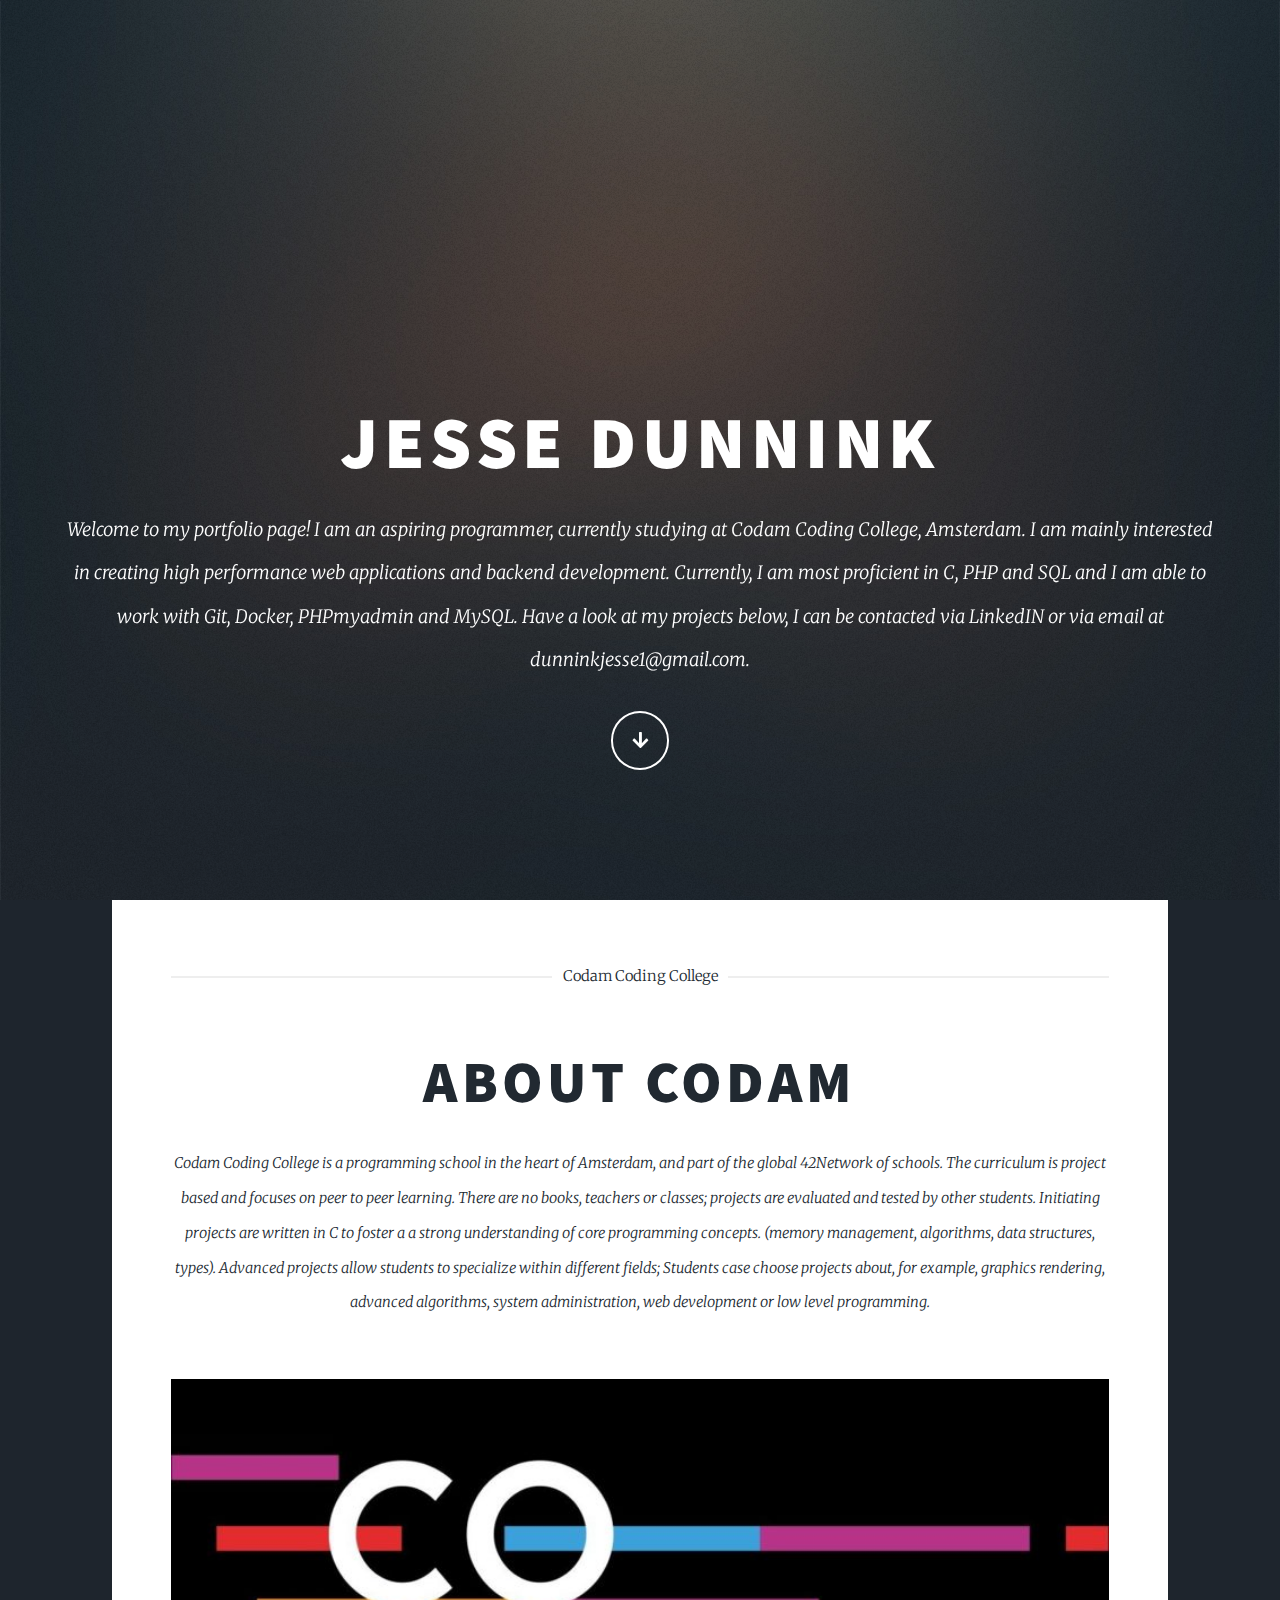
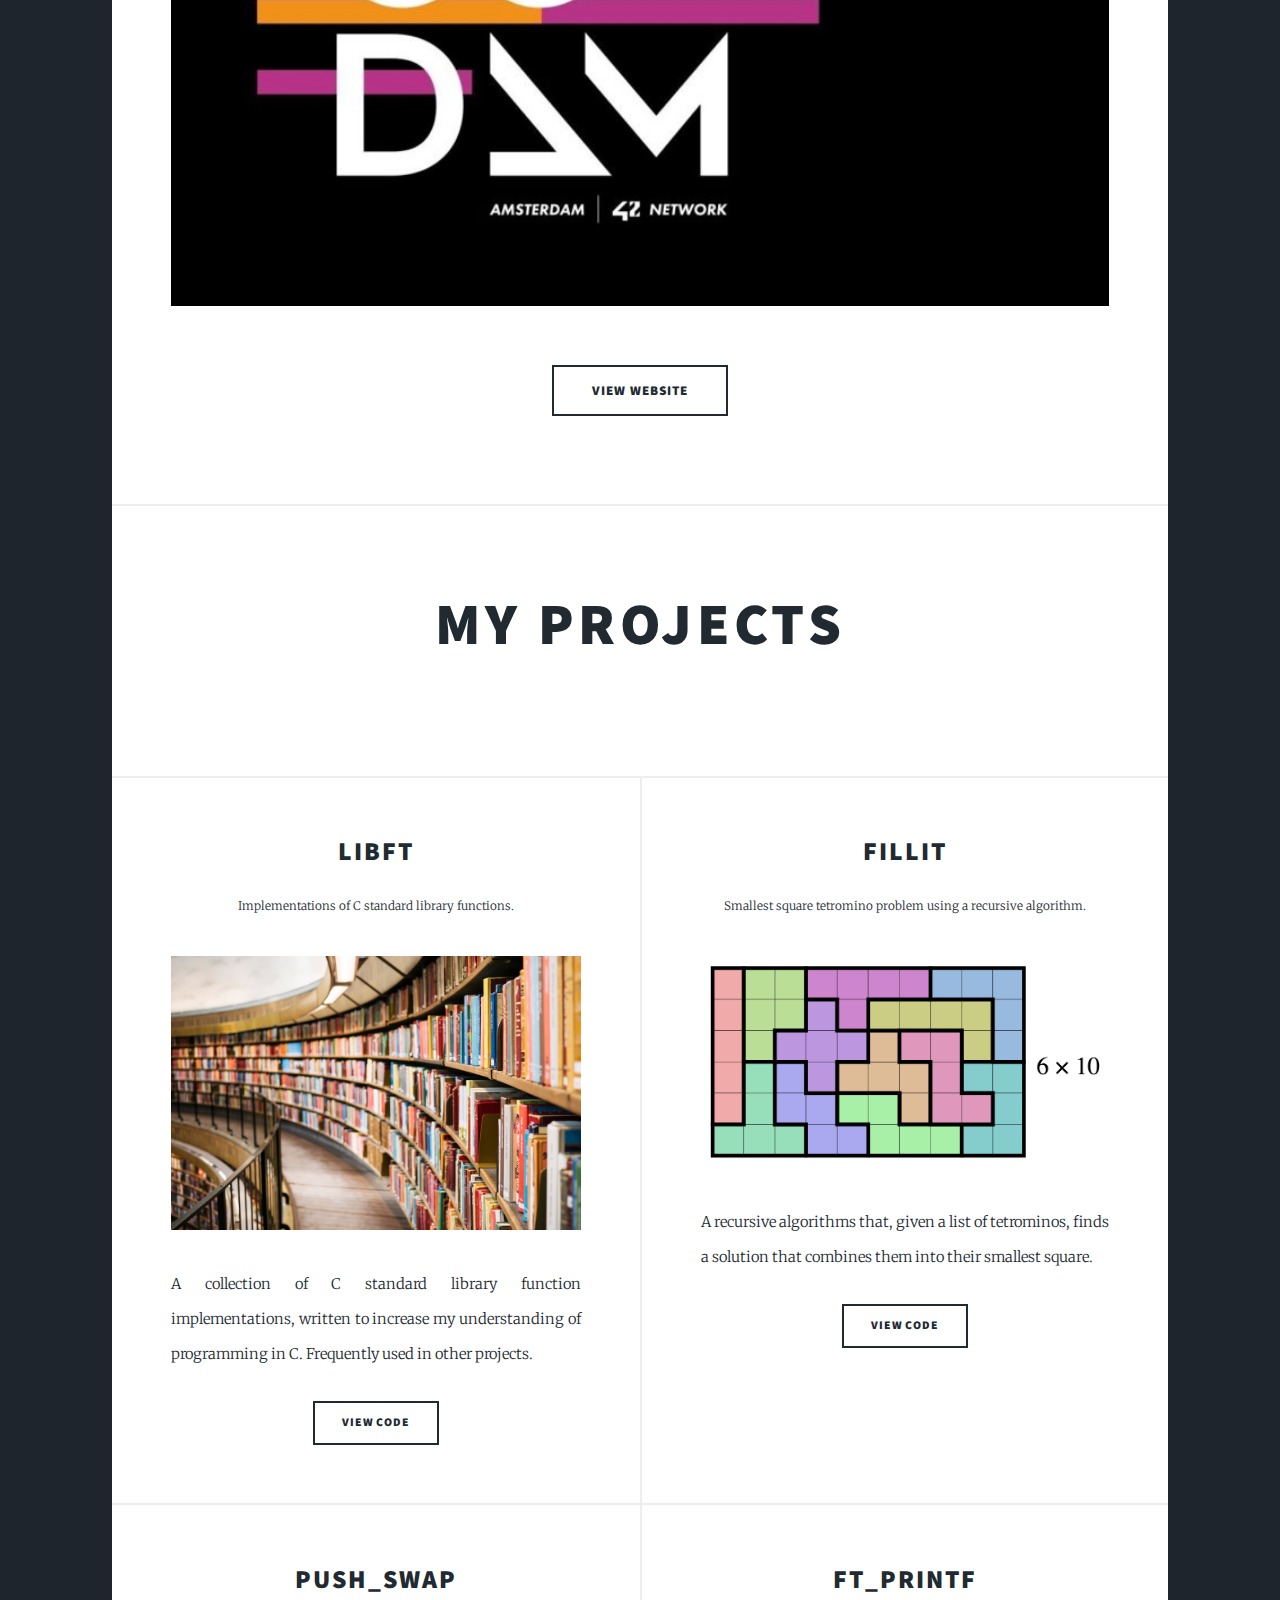
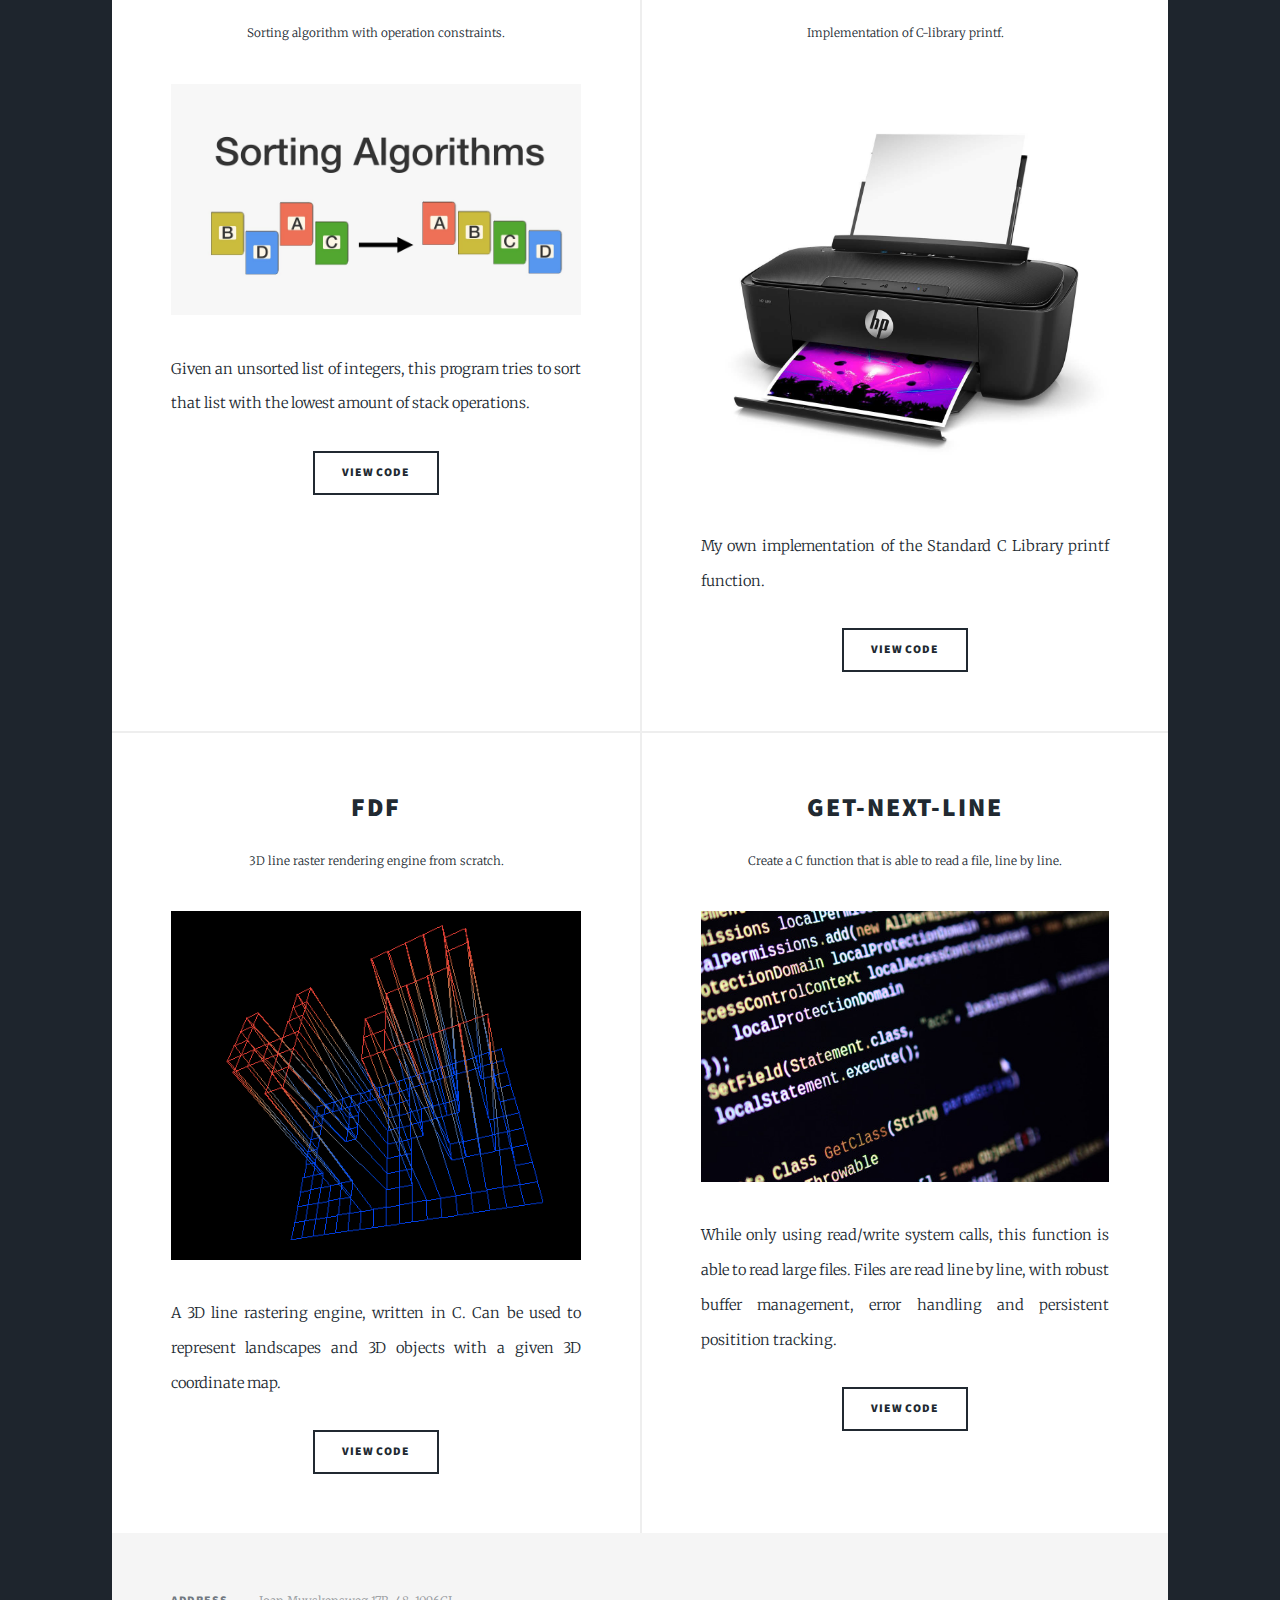
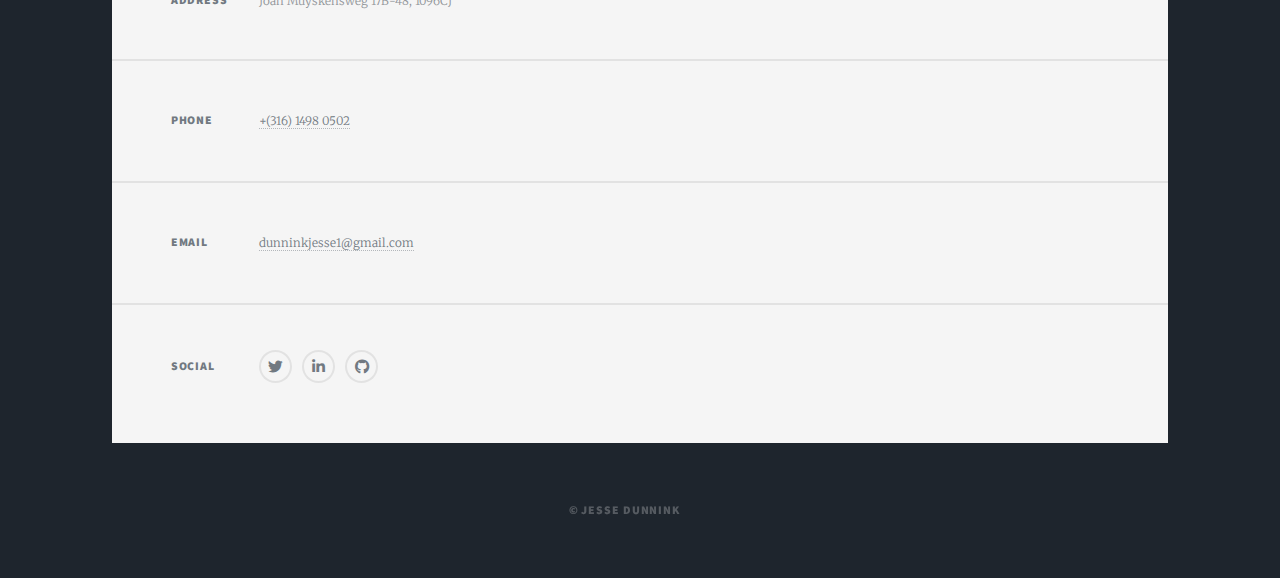
==== index.html @ a38184ff "removed nav panel" ====
<!DOCTYPE HTML>

<html>
	<head>
		<title>Portfolio jesse dunnink</title>
		<meta charset="utf-8" />
		<meta name="viewport" content="width=device-width, initial-scale=1, user-scalable=no" />
		<link rel="stylesheet" href="assets/css/main.css" />
		<noscript><link rel="stylesheet" href="assets/css/noscript.css" /></noscript>
	</head>
	<body class="is-preload">

		<!-- Wrapper -->
			<div id="wrapper" class="fade-in">

				<!-- Intro -->
					<div id="intro">
						<h1>Jesse Dunnink</h1>
						<p>Welcome to my portfolio page! I am an aspiring programmer, currently studying at Codam Coding College, Amsterdam.
							 I am mainly interested in creating high performance web applications and backend development. Currently, I am most proficient in C, PHP and SQL and I am able to work with Git, Docker, PHPmyadmin and MySQL.
							  Have a look at my projects below, I can be contacted via LinkedIN or via email at dunninkjesse1@gmail.com. </p>
						<ul class="actions">
							<li><a href="#header" class="button icon solid solo fa-arrow-down scrolly">Continue</a></li>
						</ul>
					</div>

				<!-- Header -->
					<header id="header">
						<a href="index.html" class="logo">Jesse Dunnink</a>
					</header>

				<!-- Nav
					<nav id="nav">
						<ul class="links">
							<li class="active"><a href="index.html">This is Massively</a></li>
							<li><a href="generic.html">Generic Page</a></li>
							<li><a href="elements.html">Elements Reference</a></li>
						</ul>
						<ul class="icons">
							<li><a href="#" class="icon brands fa-twitter"><span class="label">Twitter</span></a></li>
							<li><a href="#" class="icon brands fa-facebook-f"><span class="label">Facebook</span></a></li>
							<li><a href="#" class="icon brands fa-instagram"><span class="label">Instagram</span></a></li>
							<li><a href="#" class="icon brands fa-github"><span class="label">GitHub</span></a></li>
						</ul>
					</nav>

				-->
				<!-- Main -->
					<div id="main">

						<!-- Featured Post -->
							<article class="post featured">
								<header class="major">
									<span class="date">Codam Coding College</span>
									<h2><a href="https://www.codam.nl/">About Codam</a></h2>
									<p>

										Codam Coding College is a programming school in the heart of Amsterdam, and part of the global 42Network of schools.
										 The curriculum is project based and focuses on peer to peer learning. There are no books, teachers or classes; projects are evaluated and tested by other students.
										 Initiating projects are written in C to foster a a strong understanding of core programming concepts.
										  (memory management, algorithms, data structures, types). Advanced projects allow students to specialize within different fields;
										   Students case choose projects about, for example, graphics rendering, advanced algorithms, system administration, web development or low level programming.</p>
								</header>
								<a href="https://www.codam.nl/" class="image main"><img src="images/pic01.jpg" alt="" /></a>
								<ul class="actions special">
									<li><a href="https://www.codam.nl/" class="button large">View Website</a></li>
								</ul>
							</article>

							<article class="post featured">
									<header class="major">
										<h2>My projects</h2>
									</header>
							</article>

						<!-- Posts -->
							<section class="posts">
								<article>
									<header>
										<h2><a href="#"></a>Libft</h2>
										<span class="date">Implementations of C standard library functions.</span>
									</header>
									<a href="#" class="image fit"><img src="images/pic02.jpg" alt="" /></a>
									<p>A collection of C standard library function implementations, written to increase my understanding of programming in C. Frequently used in other projects.</p>
									<ul class="actions special">
										<li><a href="#" class="button">View code</a></li>
									</ul>
								</article>
								<article>
									<header>
										<h2><a href="#">Fillit</a></h2>
										<span class="date">Smallest square tetromino problem using a recursive algorithm.</span>
									</header>
									<a href="#" class="image fit"><img src="images/pic03.jpg" alt="" /></a>
									<p>A recursive algorithms that, given a list of tetrominos, finds a solution that combines them into their smallest square.</p>
									<ul class="actions special">
										<li><a href="#" class="button">View code</a></li>
									</ul>
								</article>
								<article>
									<header>
										<h2><a href="#">Push_swap</a></h2>
										<span class="date">Sorting algorithm with operation constraints.</span>
									</header>
									<a href="#" class="image fit"><img src="images/pic04.jpg" alt="" /></a>
									<p>Given an unsorted list of integers, this program tries to sort that list with the lowest amount of stack operations.</p>
									<ul class="actions special">
										<li><a href="#" class="button">View code</a></li>
									</ul>
								</article>
								<article>
									<header>
										<h2><a href="#">Ft_printf</a></h2>
										<span class="date">Implementation of C-library printf.</span>
									</header>
									<a href="#" class="image fit"><img src="images/pic05.jpg" alt="" /></a>
									<p>My own implementation of the Standard C Library printf function.</p>
									<ul class="actions special">
										<li><a href="#" class="button">View code</a></li>
									</ul>
								</article>
								<article>
									<header>
										<h2><a href="#">FDF</a></h2>
										<span class="date">3D line raster rendering engine from scratch.</span>
									</header>
									<a href="#" class="image fit"><img src="images/pic06.jpg" alt="" /></a>
									<p>A 3D line rastering engine, written in C. Can be used to represent landscapes and 3D objects with a given 3D coordinate map.</p>
									<ul class="actions special">
										<li><a href="#" class="button">View code</a></li>
									</ul>
								</article>
								<article>
									<header>
										<h2><a href="#">Get-next-line</a></h2>
										<span class="date">Create a C function that is able to read a file, line by line.</span>
									</header>
									<a href="#" class="image fit"><img src="images/pic07.jpg" alt="" /></a>
									<p>While only using read/write system calls, this function is able to read large files. Files are read line by line, with robust buffer management, error handling and persistent positition tracking.</p>
									<ul class="actions special">
										<li><a href="#" class="button">View code</a></li>
									</ul>
								</article>
							</section>

					</div>

				<!-- Footer -->
					<footer id="footer">
						<section class="split contact">
							<section class="alt">
								<h3>Address</h3>
								<p>Joan Muyskensweg 17B-48, 1096CJ</p>
							</section>
							<section>
								<h3>Phone</h3>
								<p><a href="#">+(316) 1498 0502</a></p>
							</section>
							<section>
								<h3>Email</h3>
								<p><a href="#">dunninkjesse1@gmail.com</a></p>
							</section>
							<section>
								<h3>Social</h3>
								<ul class="icons alt">
									<li><a href="https://twitter.com/dunnink_jesse" class="icon brands alt fa-twitter"><span class="label">Twitter</span></a></li>
									<li><a href="https://www.linkedin.com/in/jesse-dunnink/" class="icon brands alt fa-linkedin-in"><span class="label">Facebook</span></a></li>
									<li><a href="https://github.com/jdunnink" class="icon brands alt fa-github"><span class="label">GitHub</span></a></li>
								</ul>
							</section>
						</section>
					</footer>

				<!-- Copyright -->
					<div id="copyright">
						<ul><li>&copy; Jesse Dunnink</li><li></a></li></ul>
					</div>

			</div>

		<!-- Scripts -->
			<script src="assets/js/jquery.min.js"></script>
			<script src="assets/js/jquery.scrollex.min.js"></script>
			<script src="assets/js/jquery.scrolly.min.js"></script>
			<script src="assets/js/browser.min.js"></script>
			<script src="assets/js/breakpoints.min.js"></script>
		<!-- 	<script src="assets/js/util.js"></script> -->
			<script src="assets/js/main.js"></script>

	</body>
</html>
---- assets/css/main.css ----
@import url(fontawesome-all.min.css);
@import url("https://fonts.googleapis.com/css?family=Merriweather:300,700,300italic,700italic|Source+Sans+Pro:900");

/*
	Massively by HTML5 UP
	html5up.net | @ajlkn
	Free for personal and commercial use under the CCA 3.0 license (html5up.net/license)
*/

html, body, div, span, applet, object,
iframe, h1, h2, h3, h4, h5, h6, p, blockquote,
pre, a, abbr, acronym, address, big, cite,
code, del, dfn, em, img, ins, kbd, q, s, samp,
small, strike, strong, sub, sup, tt, var, b,
u, i, center, dl, dt, dd, ol, ul, li, fieldset,
form, label, legend, table, caption, tbody,
tfoot, thead, tr, th, td, article, aside,
canvas, details, embed, figure, figcaption,
footer, header, hgroup, menu, nav, output, ruby,
section, summary, time, mark, audio, video {
	margin: 0;
	padding: 0;
	border: 0;
	font-size: 100%;
	font: inherit;
	vertical-align: baseline;}

article, aside, details, figcaption, figure,
footer, header, hgroup, menu, nav, section {
	display: block;}

body {
	line-height: 1;
}

ol, ul {
	list-style: none;
}

blockquote, q {
	quotes: none;
}

	blockquote:before, blockquote:after, q:before, q:after {
		content: '';
		content: none;
	}

table {
	border-collapse: collapse;
	border-spacing: 0;
}

body {
	-webkit-text-size-adjust: none;
}

mark {
	background-color: transparent;
	color: inherit;
}

input::-moz-focus-inner {
	border: 0;
	padding: 0;
}

input, select, textarea {
	-moz-appearance: none;
	-webkit-appearance: none;
	-ms-appearance: none;
	appearance: none;
}

/* Basic */

	@-ms-viewport {
		width: device-width;
	}

	body {
		-ms-overflow-style: scrollbar;
	}

	@media screen and (max-width: 480px) {

		html, body {
			min-width: 320px;
		}

	}

	html {
		box-sizing: border-box;
	}

	*, *:before, *:after {
		box-sizing: inherit;
	}

	body {
		background-color: #1e252d;
	}

		body.is-preload *, body.is-preload *:before, body.is-preload *:after {
			-moz-animation: none !important;
			-webkit-animation: none !important;
			-ms-animation: none !important;
			animation: none !important;
			-moz-transition: none !important;
			-webkit-transition: none !important;
			-ms-transition: none !important;
			transition: none !important;
		}

/* Type */

	html {
		font-size: 16pt;
	}

		@media screen and (max-width: 1680px) {

			html {
				font-size: 12pt;
			}

		}

		@media screen and (max-width: 1280px) {

			html {
				font-size: 11pt;
			}

		}

		@media screen and (max-width: 360px) {

			html {
				font-size: 10pt;
			}

		}

	body {
		color: #212931;
	}

	body, input, select, textarea {
		font-family: "Merriweather", Georgia, serif;
		font-weight: 300;
		font-size: 1rem;
		line-height: 2.375;
	}

	a {
		-moz-transition: color 0.2s ease-in-out, background-color 0.2s ease-in-out, border-color 0.2s ease-in-out, box-shadow 0.2s ease-in-out;
		-webkit-transition: color 0.2s ease-in-out, background-color 0.2s ease-in-out, border-color 0.2s ease-in-out, box-shadow 0.2s ease-in-out;
		-ms-transition: color 0.2s ease-in-out, background-color 0.2s ease-in-out, border-color 0.2s ease-in-out, box-shadow 0.2s ease-in-out;
		transition: color 0.2s ease-in-out, background-color 0.2s ease-in-out, border-color 0.2s ease-in-out, box-shadow 0.2s ease-in-out;
		border-bottom: dotted 1px;
		text-decoration: none;
	}

		a:hover {
			border-bottom-color: transparent;
		}

	strong, b {
		font-weight: 600;
	}

	em, i {
		font-style: italic;
	}

	p {
		text-align: justify;
		margin: 0 0 2rem 0;
	}

	h1, h2, h3, h4, h5, h6 {
		font-family: "Source Sans Pro", Helvetica, sans-serif;
		font-weight: 900;
		line-height: 1.5;
		letter-spacing: 0.075em;
		text-transform: uppercase;
		margin: 0 0 1rem 0;
	}

		h1 a, h2 a, h3 a, h4 a, h5 a, h6 a {
			border-bottom: 0;
			color: inherit;
			text-decoration: none;
		}

	h1 {
		font-size: 4rem;
		line-height: 1.1;
		margin: 0 0 2rem 0;
	}

	h2 {
		font-size: 1.75rem;
		line-height: 1.3;
		margin: 0 0 1.5rem 0;
	}

	h3 {
		font-size: 1.25rem;
		margin: 0 0 1.5rem 0;
	}

	h4 {
		font-size: 1rem;
	}

	h5 {
		font-size: 0.9rem;
	}

	h6 {
		font-size: 0.8rem;
	}

	sub {
		font-size: 0.8rem;
		position: relative;
		top: 0.5rem;
	}

	sup {
		font-size: 0.8rem;
		position: relative;
		top: -0.5rem;
	}

	blockquote {
		border-left: solid 4px;
		font-style: italic;
		margin: 0 0 2rem 0;
		padding: 0.5rem 0 0.5rem 2rem;
	}

	code {
		border: solid 2px;
		font-family: "Courier New", monospace;
		font-size: 0.9rem;
		margin: 0 0.25rem;
		padding: 0.25rem 0.65rem;
	}

	pre {
		-webkit-overflow-scrolling: touch;
		font-family: "Courier New", monospace;
		font-size: 0.9rem;
		margin: 0 0 2rem 0;
	}

		pre code {
			display: block;
			line-height: 1.75;
			padding: 1rem 1.5rem;
			overflow-x: auto;
		}

	hr {
		border: 0;
		border-bottom: solid 2px;
		margin: 3rem 0;
	}

		hr.major {
			margin: 5rem 0;
		}

	.align-left {
		text-align: left;
	}

	.align-center {
		text-align: center;
	}

	.align-right {
		text-align: right;
	}

	input, select, textarea {
		color: #212931;
	}

	a {
		color: #212931;
		border-bottom-color: rgba(33, 41, 49, 0.5);
	}

		a:hover {
			border-bottom-color: transparent;
			color: #18bfef !important;
		}

	strong, b {
		color: #212931;
	}

	h1, h2, h3, h4, h5, h6 {
		color: #212931;
	}

	blockquote {
		border-left-color: #eeeeee;
	}

	code {
		background: rgba(220, 220, 220, 0.25);
		border-color: #eeeeee;
	}

	hr {
		border-bottom-color: #eeeeee;
	}

/* Row */

	.row {
		display: flex;
		flex-wrap: wrap;
		box-sizing: border-box;
		align-items: stretch;
	}

		.row > * {
			box-sizing: border-box;
		}

		.row.gtr-uniform > * > :last-child {
			margin-bottom: 0;
		}

		.row.aln-left {
			justify-content: flex-start;
		}

		.row.aln-center {
			justify-content: center;
		}

		.row.aln-right {
			justify-content: flex-end;
		}

		.row.aln-top {
			align-items: flex-start;
		}

		.row.aln-middle {
			align-items: center;
		}

		.row.aln-bottom {
			align-items: flex-end;
		}

		.row > .imp {
			order: -1;
		}

		.row > .col-1 {
			width: 8.33333%;
		}

		.row > .off-1 {
			margin-left: 8.33333%;
		}

		.row > .col-2 {
			width: 16.66667%;
		}

		.row > .off-2 {
			margin-left: 16.66667%;
		}

		.row > .col-3 {
			width: 25%;
		}

		.row > .off-3 {
			margin-left: 25%;
		}

		.row > .col-4 {
			width: 33.33333%;
		}

		.row > .off-4 {
			margin-left: 33.33333%;
		}

		.row > .col-5 {
			width: 41.66667%;
		}

		.row > .off-5 {
			margin-left: 41.66667%;
		}

		.row > .col-6 {
			width: 50%;
		}

		.row > .off-6 {
			margin-left: 50%;
		}

		.row > .col-7 {
			width: 58.33333%;
		}

		.row > .off-7 {
			margin-left: 58.33333%;
		}

		.row > .col-8 {
			width: 66.66667%;
		}

		.row > .off-8 {
			margin-left: 66.66667%;
		}

		.row > .col-9 {
			width: 75%;
		}

		.row > .off-9 {
			margin-left: 75%;
		}

		.row > .col-10 {
			width: 83.33333%;
		}

		.row > .off-10 {
			margin-left: 83.33333%;
		}

		.row > .col-11 {
			width: 91.66667%;
		}

		.row > .off-11 {
			margin-left: 91.66667%;
		}

		.row > .col-12 {
			width: 100%;
		}

		.row > .off-12 {
			margin-left: 100%;
		}

		.row.gtr-0 {
			margin-top: 0;
			margin-left: 0rem;
		}

			.row.gtr-0 > * {
				padding: 0 0 0 0rem;
			}

			.row.gtr-0.gtr-uniform {
				margin-top: 0rem;
			}

				.row.gtr-0.gtr-uniform > * {
					padding-top: 0rem;
				}

		.row.gtr-25 {
			margin-top: 0;
			margin-left: -0.375rem;
		}

			.row.gtr-25 > * {
				padding: 0 0 0 0.375rem;
			}

			.row.gtr-25.gtr-uniform {
				margin-top: -0.375rem;
			}

				.row.gtr-25.gtr-uniform > * {
					padding-top: 0.375rem;
				}

		.row.gtr-50 {
			margin-top: 0;
			margin-left: -0.75rem;
		}

			.row.gtr-50 > * {
				padding: 0 0 0 0.75rem;
			}

			.row.gtr-50.gtr-uniform {
				margin-top: -0.75rem;
			}

				.row.gtr-50.gtr-uniform > * {
					padding-top: 0.75rem;
				}

		.row {
			margin-top: 0;
			margin-left: -1.5rem;
		}

			.row > * {
				padding: 0 0 0 1.5rem;
			}

			.row.gtr-uniform {
				margin-top: -1.5rem;
			}

				.row.gtr-uniform > * {
					padding-top: 1.5rem;
				}

		.row.gtr-150 {
			margin-top: 0;
			margin-left: -2.25rem;
		}

			.row.gtr-150 > * {
				padding: 0 0 0 2.25rem;
			}

			.row.gtr-150.gtr-uniform {
				margin-top: -2.25rem;
			}

				.row.gtr-150.gtr-uniform > * {
					padding-top: 2.25rem;
				}

		.row.gtr-200 {
			margin-top: 0;
			margin-left: -3rem;
		}

			.row.gtr-200 > * {
				padding: 0 0 0 3rem;
			}

			.row.gtr-200.gtr-uniform {
				margin-top: -3rem;
			}

				.row.gtr-200.gtr-uniform > * {
					padding-top: 3rem;
				}

		@media screen and (max-width: 1680px) {

			.row {
				display: flex;
				flex-wrap: wrap;
				box-sizing: border-box;
				align-items: stretch;
			}

				.row > * {
					box-sizing: border-box;
				}

				.row.gtr-uniform > * > :last-child {
					margin-bottom: 0;
				}

				.row.aln-left {
					justify-content: flex-start;
				}

				.row.aln-center {
					justify-content: center;
				}

				.row.aln-right {
					justify-content: flex-end;
				}

				.row.aln-top {
					align-items: flex-start;
				}

				.row.aln-middle {
					align-items: center;
				}

				.row.aln-bottom {
					align-items: flex-end;
				}

				.row > .imp-xlarge {
					order: -1;
				}

				.row > .col-1-xlarge {
					width: 8.33333%;
				}

				.row > .off-1-xlarge {
					margin-left: 8.33333%;
				}

				.row > .col-2-xlarge {
					width: 16.66667%;
				}

				.row > .off-2-xlarge {
					margin-left: 16.66667%;
				}

				.row > .col-3-xlarge {
					width: 25%;
				}

				.row > .off-3-xlarge {
					margin-left: 25%;
				}

				.row > .col-4-xlarge {
					width: 33.33333%;
				}

				.row > .off-4-xlarge {
					margin-left: 33.33333%;
				}

				.row > .col-5-xlarge {
					width: 41.66667%;
				}

				.row > .off-5-xlarge {
					margin-left: 41.66667%;
				}

				.row > .col-6-xlarge {
					width: 50%;
				}

				.row > .off-6-xlarge {
					margin-left: 50%;
				}

				.row > .col-7-xlarge {
					width: 58.33333%;
				}

				.row > .off-7-xlarge {
					margin-left: 58.33333%;
				}

				.row > .col-8-xlarge {
					width: 66.66667%;
				}

				.row > .off-8-xlarge {
					margin-left: 66.66667%;
				}

				.row > .col-9-xlarge {
					width: 75%;
				}

				.row > .off-9-xlarge {
					margin-left: 75%;
				}

				.row > .col-10-xlarge {
					width: 83.33333%;
				}

				.row > .off-10-xlarge {
					margin-left: 83.33333%;
				}

				.row > .col-11-xlarge {
					width: 91.66667%;
				}

				.row > .off-11-xlarge {
					margin-left: 91.66667%;
				}

				.row > .col-12-xlarge {
					width: 100%;
				}

				.row > .off-12-xlarge {
					margin-left: 100%;
				}

				.row.gtr-0 {
					margin-top: 0;
					margin-left: 0rem;
				}

					.row.gtr-0 > * {
						padding: 0 0 0 0rem;
					}

					.row.gtr-0.gtr-uniform {
						margin-top: 0rem;
					}

						.row.gtr-0.gtr-uniform > * {
							padding-top: 0rem;
						}

				.row.gtr-25 {
					margin-top: 0;
					margin-left: -0.375rem;
				}

					.row.gtr-25 > * {
						padding: 0 0 0 0.375rem;
					}

					.row.gtr-25.gtr-uniform {
						margin-top: -0.375rem;
					}

						.row.gtr-25.gtr-uniform > * {
							padding-top: 0.375rem;
						}

				.row.gtr-50 {
					margin-top: 0;
					margin-left: -0.75rem;
				}

					.row.gtr-50 > * {
						padding: 0 0 0 0.75rem;
					}

					.row.gtr-50.gtr-uniform {
						margin-top: -0.75rem;
					}

						.row.gtr-50.gtr-uniform > * {
							padding-top: 0.75rem;
						}

				.row {
					margin-top: 0;
					margin-left: -1.5rem;
				}

					.row > * {
						padding: 0 0 0 1.5rem;
					}

					.row.gtr-uniform {
						margin-top: -1.5rem;
					}

						.row.gtr-uniform > * {
							padding-top: 1.5rem;
						}

				.row.gtr-150 {
					margin-top: 0;
					margin-left: -2.25rem;
				}

					.row.gtr-150 > * {
						padding: 0 0 0 2.25rem;
					}

					.row.gtr-150.gtr-uniform {
						margin-top: -2.25rem;
					}

						.row.gtr-150.gtr-uniform > * {
							padding-top: 2.25rem;
						}

				.row.gtr-200 {
					margin-top: 0;
					margin-left: -3rem;
				}

					.row.gtr-200 > * {
						padding: 0 0 0 3rem;
					}

					.row.gtr-200.gtr-uniform {
						margin-top: -3rem;
					}

						.row.gtr-200.gtr-uniform > * {
							padding-top: 3rem;
						}

		}

		@media screen and (max-width: 1280px) {

			.row {
				display: flex;
				flex-wrap: wrap;
				box-sizing: border-box;
				align-items: stretch;
			}

				.row > * {
					box-sizing: border-box;
				}

				.row.gtr-uniform > * > :last-child {
					margin-bottom: 0;
				}

				.row.aln-left {
					justify-content: flex-start;
				}

				.row.aln-center {
					justify-content: center;
				}

				.row.aln-right {
					justify-content: flex-end;
				}

				.row.aln-top {
					align-items: flex-start;
				}

				.row.aln-middle {
					align-items: center;
				}

				.row.aln-bottom {
					align-items: flex-end;
				}

				.row > .imp-large {
					order: -1;
				}

				.row > .col-1-large {
					width: 8.33333%;
				}

				.row > .off-1-large {
					margin-left: 8.33333%;
				}

				.row > .col-2-large {
					width: 16.66667%;
				}

				.row > .off-2-large {
					margin-left: 16.66667%;
				}

				.row > .col-3-large {
					width: 25%;
				}

				.row > .off-3-large {
					margin-left: 25%;
				}

				.row > .col-4-large {
					width: 33.33333%;
				}

				.row > .off-4-large {
					margin-left: 33.33333%;
				}

				.row > .col-5-large {
					width: 41.66667%;
				}

				.row > .off-5-large {
					margin-left: 41.66667%;
				}

				.row > .col-6-large {
					width: 50%;
				}

				.row > .off-6-large {
					margin-left: 50%;
				}

				.row > .col-7-large {
					width: 58.33333%;
				}

				.row > .off-7-large {
					margin-left: 58.33333%;
				}

				.row > .col-8-large {
					width: 66.66667%;
				}

				.row > .off-8-large {
					margin-left: 66.66667%;
				}

				.row > .col-9-large {
					width: 75%;
				}

				.row > .off-9-large {
					margin-left: 75%;
				}

				.row > .col-10-large {
					width: 83.33333%;
				}

				.row > .off-10-large {
					margin-left: 83.33333%;
				}

				.row > .col-11-large {
					width: 91.66667%;
				}

				.row > .off-11-large {
					margin-left: 91.66667%;
				}

				.row > .col-12-large {
					width: 100%;
				}

				.row > .off-12-large {
					margin-left: 100%;
				}

				.row.gtr-0 {
					margin-top: 0;
					margin-left: 0rem;
				}

					.row.gtr-0 > * {
						padding: 0 0 0 0rem;
					}

					.row.gtr-0.gtr-uniform {
						margin-top: 0rem;
					}

						.row.gtr-0.gtr-uniform > * {
							padding-top: 0rem;
						}

				.row.gtr-25 {
					margin-top: 0;
					margin-left: -0.375rem;
				}

					.row.gtr-25 > * {
						padding: 0 0 0 0.375rem;
					}

					.row.gtr-25.gtr-uniform {
						margin-top: -0.375rem;
					}

						.row.gtr-25.gtr-uniform > * {
							padding-top: 0.375rem;
						}

				.row.gtr-50 {
					margin-top: 0;
					margin-left: -0.75rem;
				}

					.row.gtr-50 > * {
						padding: 0 0 0 0.75rem;
					}

					.row.gtr-50.gtr-uniform {
						margin-top: -0.75rem;
					}

						.row.gtr-50.gtr-uniform > * {
							padding-top: 0.75rem;
						}

				.row {
					margin-top: 0;
					margin-left: -1.5rem;
				}

					.row > * {
						padding: 0 0 0 1.5rem;
					}

					.row.gtr-uniform {
						margin-top: -1.5rem;
					}

						.row.gtr-uniform > * {
							padding-top: 1.5rem;
						}

				.row.gtr-150 {
					margin-top: 0;
					margin-left: -2.25rem;
				}

					.row.gtr-150 > * {
						padding: 0 0 0 2.25rem;
					}

					.row.gtr-150.gtr-uniform {
						margin-top: -2.25rem;
					}

						.row.gtr-150.gtr-uniform > * {
							padding-top: 2.25rem;
						}

				.row.gtr-200 {
					margin-top: 0;
					margin-left: -3rem;
				}

					.row.gtr-200 > * {
						padding: 0 0 0 3rem;
					}

					.row.gtr-200.gtr-uniform {
						margin-top: -3rem;
					}

						.row.gtr-200.gtr-uniform > * {
							padding-top: 3rem;
						}

		}

		@media screen and (max-width: 980px) {

			.row {
				display: flex;
				flex-wrap: wrap;
				box-sizing: border-box;
				align-items: stretch;
			}

				.row > * {
					box-sizing: border-box;
				}

				.row.gtr-uniform > * > :last-child {
					margin-bottom: 0;
				}

				.row.aln-left {
					justify-content: flex-start;
				}

				.row.aln-center {
					justify-content: center;
				}

				.row.aln-right {
					justify-content: flex-end;
				}

				.row.aln-top {
					align-items: flex-start;
				}

				.row.aln-middle {
					align-items: center;
				}

				.row.aln-bottom {
					align-items: flex-end;
				}

				.row > .imp-medium {
					order: -1;
				}

				.row > .col-1-medium {
					width: 8.33333%;
				}

				.row > .off-1-medium {
					margin-left: 8.33333%;
				}

				.row > .col-2-medium {
					width: 16.66667%;
				}

				.row > .off-2-medium {
					margin-left: 16.66667%;
				}

				.row > .col-3-medium {
					width: 25%;
				}

				.row > .off-3-medium {
					margin-left: 25%;
				}

				.row > .col-4-medium {
					width: 33.33333%;
				}

				.row > .off-4-medium {
					margin-left: 33.33333%;
				}

				.row > .col-5-medium {
					width: 41.66667%;
				}

				.row > .off-5-medium {
					margin-left: 41.66667%;
				}

				.row > .col-6-medium {
					width: 50%;
				}

				.row > .off-6-medium {
					margin-left: 50%;
				}

				.row > .col-7-medium {
					width: 58.33333%;
				}

				.row > .off-7-medium {
					margin-left: 58.33333%;
				}

				.row > .col-8-medium {
					width: 66.66667%;
				}

				.row > .off-8-medium {
					margin-left: 66.66667%;
				}

				.row > .col-9-medium {
					width: 75%;
				}

				.row > .off-9-medium {
					margin-left: 75%;
				}

				.row > .col-10-medium {
					width: 83.33333%;
				}

				.row > .off-10-medium {
					margin-left: 83.33333%;
				}

				.row > .col-11-medium {
					width: 91.66667%;
				}

				.row > .off-11-medium {
					margin-left: 91.66667%;
				}

				.row > .col-12-medium {
					width: 100%;
				}

				.row > .off-12-medium {
					margin-left: 100%;
				}

				.row.gtr-0 {
					margin-top: 0;
					margin-left: 0rem;
				}

					.row.gtr-0 > * {
						padding: 0 0 0 0rem;
					}

					.row.gtr-0.gtr-uniform {
						margin-top: 0rem;
					}

						.row.gtr-0.gtr-uniform > * {
							padding-top: 0rem;
						}

				.row.gtr-25 {
					margin-top: 0;
					margin-left: -0.375rem;
				}

					.row.gtr-25 > * {
						padding: 0 0 0 0.375rem;
					}

					.row.gtr-25.gtr-uniform {
						margin-top: -0.375rem;
					}

						.row.gtr-25.gtr-uniform > * {
							padding-top: 0.375rem;
						}

				.row.gtr-50 {
					margin-top: 0;
					margin-left: -0.75rem;
				}

					.row.gtr-50 > * {
						padding: 0 0 0 0.75rem;
					}

					.row.gtr-50.gtr-uniform {
						margin-top: -0.75rem;
					}

						.row.gtr-50.gtr-uniform > * {
							padding-top: 0.75rem;
						}

				.row {
					margin-top: 0;
					margin-left: -1.5rem;
				}

					.row > * {
						padding: 0 0 0 1.5rem;
					}

					.row.gtr-uniform {
						margin-top: -1.5rem;
					}

						.row.gtr-uniform > * {
							padding-top: 1.5rem;
						}

				.row.gtr-150 {
					margin-top: 0;
					margin-left: -2.25rem;
				}

					.row.gtr-150 > * {
						padding: 0 0 0 2.25rem;
					}

					.row.gtr-150.gtr-uniform {
						margin-top: -2.25rem;
					}

						.row.gtr-150.gtr-uniform > * {
							padding-top: 2.25rem;
						}

				.row.gtr-200 {
					margin-top: 0;
					margin-left: -3rem;
				}

					.row.gtr-200 > * {
						padding: 0 0 0 3rem;
					}

					.row.gtr-200.gtr-uniform {
						margin-top: -3rem;
					}

						.row.gtr-200.gtr-uniform > * {
							padding-top: 3rem;
						}

		}

		@media screen and (max-width: 736px) {

			.row {
				display: flex;
				flex-wrap: wrap;
				box-sizing: border-box;
				align-items: stretch;
			}

				.row > * {
					box-sizing: border-box;
				}

				.row.gtr-uniform > * > :last-child {
					margin-bottom: 0;
				}

				.row.aln-left {
					justify-content: flex-start;
				}

				.row.aln-center {
					justify-content: center;
				}

				.row.aln-right {
					justify-content: flex-end;
				}

				.row.aln-top {
					align-items: flex-start;
				}

				.row.aln-middle {
					align-items: center;
				}

				.row.aln-bottom {
					align-items: flex-end;
				}

				.row > .imp-small {
					order: -1;
				}

				.row > .col-1-small {
					width: 8.33333%;
				}

				.row > .off-1-small {
					margin-left: 8.33333%;
				}

				.row > .col-2-small {
					width: 16.66667%;
				}

				.row > .off-2-small {
					margin-left: 16.66667%;
				}

				.row > .col-3-small {
					width: 25%;
				}

				.row > .off-3-small {
					margin-left: 25%;
				}

				.row > .col-4-small {
					width: 33.33333%;
				}

				.row > .off-4-small {
					margin-left: 33.33333%;
				}

				.row > .col-5-small {
					width: 41.66667%;
				}

				.row > .off-5-small {
					margin-left: 41.66667%;
				}

				.row > .col-6-small {
					width: 50%;
				}

				.row > .off-6-small {
					margin-left: 50%;
				}

				.row > .col-7-small {
					width: 58.33333%;
				}

				.row > .off-7-small {
					margin-left: 58.33333%;
				}

				.row > .col-8-small {
					width: 66.66667%;
				}

				.row > .off-8-small {
					margin-left: 66.66667%;
				}

				.row > .col-9-small {
					width: 75%;
				}

				.row > .off-9-small {
					margin-left: 75%;
				}

				.row > .col-10-small {
					width: 83.33333%;
				}

				.row > .off-10-small {
					margin-left: 83.33333%;
				}

				.row > .col-11-small {
					width: 91.66667%;
				}

				.row > .off-11-small {
					margin-left: 91.66667%;
				}

				.row > .col-12-small {
					width: 100%;
				}

				.row > .off-12-small {
					margin-left: 100%;
				}

				.row.gtr-0 {
					margin-top: 0;
					margin-left: 0rem;
				}

					.row.gtr-0 > * {
						padding: 0 0 0 0rem;
					}

					.row.gtr-0.gtr-uniform {
						margin-top: 0rem;
					}

						.row.gtr-0.gtr-uniform > * {
							padding-top: 0rem;
						}

				.row.gtr-25 {
					margin-top: 0;
					margin-left: -0.375rem;
				}

					.row.gtr-25 > * {
						padding: 0 0 0 0.375rem;
					}

					.row.gtr-25.gtr-uniform {
						margin-top: -0.375rem;
					}

						.row.gtr-25.gtr-uniform > * {
							padding-top: 0.375rem;
						}

				.row.gtr-50 {
					margin-top: 0;
					margin-left: -0.75rem;
				}

					.row.gtr-50 > * {
						padding: 0 0 0 0.75rem;
					}

					.row.gtr-50.gtr-uniform {
						margin-top: -0.75rem;
					}

						.row.gtr-50.gtr-uniform > * {
							padding-top: 0.75rem;
						}

				.row {
					margin-top: 0;
					margin-left: -1.5rem;
				}

					.row > * {
						padding: 0 0 0 1.5rem;
					}

					.row.gtr-uniform {
						margin-top: -1.5rem;
					}

						.row.gtr-uniform > * {
							padding-top: 1.5rem;
						}

				.row.gtr-150 {
					margin-top: 0;
					margin-left: -2.25rem;
				}

					.row.gtr-150 > * {
						padding: 0 0 0 2.25rem;
					}

					.row.gtr-150.gtr-uniform {
						margin-top: -2.25rem;
					}

						.row.gtr-150.gtr-uniform > * {
							padding-top: 2.25rem;
						}

				.row.gtr-200 {
					margin-top: 0;
					margin-left: -3rem;
				}

					.row.gtr-200 > * {
						padding: 0 0 0 3rem;
					}

					.row.gtr-200.gtr-uniform {
						margin-top: -3rem;
					}

						.row.gtr-200.gtr-uniform > * {
							padding-top: 3rem;
						}

		}

		@media screen and (max-width: 480px) {

			.row {
				display: flex;
				flex-wrap: wrap;
				box-sizing: border-box;
				align-items: stretch;
			}

				.row > * {
					box-sizing: border-box;
				}

				.row.gtr-uniform > * > :last-child {
					margin-bottom: 0;
				}

				.row.aln-left {
					justify-content: flex-start;
				}

				.row.aln-center {
					justify-content: center;
				}

				.row.aln-right {
					justify-content: flex-end;
				}

				.row.aln-top {
					align-items: flex-start;
				}

				.row.aln-middle {
					align-items: center;
				}

				.row.aln-bottom {
					align-items: flex-end;
				}

				.row > .imp-xsmall {
					order: -1;
				}

				.row > .col-1-xsmall {
					width: 8.33333%;
				}

				.row > .off-1-xsmall {
					margin-left: 8.33333%;
				}

				.row > .col-2-xsmall {
					width: 16.66667%;
				}

				.row > .off-2-xsmall {
					margin-left: 16.66667%;
				}

				.row > .col-3-xsmall {
					width: 25%;
				}

				.row > .off-3-xsmall {
					margin-left: 25%;
				}

				.row > .col-4-xsmall {
					width: 33.33333%;
				}

				.row > .off-4-xsmall {
					margin-left: 33.33333%;
				}

				.row > .col-5-xsmall {
					width: 41.66667%;
				}

				.row > .off-5-xsmall {
					margin-left: 41.66667%;
				}

				.row > .col-6-xsmall {
					width: 50%;
				}

				.row > .off-6-xsmall {
					margin-left: 50%;
				}

				.row > .col-7-xsmall {
					width: 58.33333%;
				}

				.row > .off-7-xsmall {
					margin-left: 58.33333%;
				}

				.row > .col-8-xsmall {
					width: 66.66667%;
				}

				.row > .off-8-xsmall {
					margin-left: 66.66667%;
				}

				.row > .col-9-xsmall {
					width: 75%;
				}

				.row > .off-9-xsmall {
					margin-left: 75%;
				}

				.row > .col-10-xsmall {
					width: 83.33333%;
				}

				.row > .off-10-xsmall {
					margin-left: 83.33333%;
				}

				.row > .col-11-xsmall {
					width: 91.66667%;
				}

				.row > .off-11-xsmall {
					margin-left: 91.66667%;
				}

				.row > .col-12-xsmall {
					width: 100%;
				}

				.row > .off-12-xsmall {
					margin-left: 100%;
				}

				.row.gtr-0 {
					margin-top: 0;
					margin-left: 0rem;
				}

					.row.gtr-0 > * {
						padding: 0 0 0 0rem;
					}

					.row.gtr-0.gtr-uniform {
						margin-top: 0rem;
					}

						.row.gtr-0.gtr-uniform > * {
							padding-top: 0rem;
						}

				.row.gtr-25 {
					margin-top: 0;
					margin-left: -0.375rem;
				}

					.row.gtr-25 > * {
						padding: 0 0 0 0.375rem;
					}

					.row.gtr-25.gtr-uniform {
						margin-top: -0.375rem;
					}

						.row.gtr-25.gtr-uniform > * {
							padding-top: 0.375rem;
						}

				.row.gtr-50 {
					margin-top: 0;
					margin-left: -0.75rem;
				}

					.row.gtr-50 > * {
						padding: 0 0 0 0.75rem;
					}

					.row.gtr-50.gtr-uniform {
						margin-top: -0.75rem;
					}

						.row.gtr-50.gtr-uniform > * {
							padding-top: 0.75rem;
						}

				.row {
					margin-top: 0;
					margin-left: -1.5rem;
				}

					.row > * {
						padding: 0 0 0 1.5rem;
					}

					.row.gtr-uniform {
						margin-top: -1.5rem;
					}

						.row.gtr-uniform > * {
							padding-top: 1.5rem;
						}

				.row.gtr-150 {
					margin-top: 0;
					margin-left: -2.25rem;
				}

					.row.gtr-150 > * {
						padding: 0 0 0 2.25rem;
					}

					.row.gtr-150.gtr-uniform {
						margin-top: -2.25rem;
					}

						.row.gtr-150.gtr-uniform > * {
							padding-top: 2.25rem;
						}

				.row.gtr-200 {
					margin-top: 0;
					margin-left: -3rem;
				}

					.row.gtr-200 > * {
						padding: 0 0 0 3rem;
					}

					.row.gtr-200.gtr-uniform {
						margin-top: -3rem;
					}

						.row.gtr-200.gtr-uniform > * {
							padding-top: 3rem;
						}

		}

		@media screen and (max-width: 360px) {

			.row {
				display: flex;
				flex-wrap: wrap;
				box-sizing: border-box;
				align-items: stretch;
			}

				.row > * {
					box-sizing: border-box;
				}

				.row.gtr-uniform > * > :last-child {
					margin-bottom: 0;
				}

				.row.aln-left {
					justify-content: flex-start;
				}

				.row.aln-center {
					justify-content: center;
				}

				.row.aln-right {
					justify-content: flex-end;
				}

				.row.aln-top {
					align-items: flex-start;
				}

				.row.aln-middle {
					align-items: center;
				}

				.row.aln-bottom {
					align-items: flex-end;
				}

				.row > .imp-xxsmall {
					order: -1;
				}

				.row > .col-1-xxsmall {
					width: 8.33333%;
				}

				.row > .off-1-xxsmall {
					margin-left: 8.33333%;
				}

				.row > .col-2-xxsmall {
					width: 16.66667%;
				}

				.row > .off-2-xxsmall {
					margin-left: 16.66667%;
				}

				.row > .col-3-xxsmall {
					width: 25%;
				}

				.row > .off-3-xxsmall {
					margin-left: 25%;
				}

				.row > .col-4-xxsmall {
					width: 33.33333%;
				}

				.row > .off-4-xxsmall {
					margin-left: 33.33333%;
				}

				.row > .col-5-xxsmall {
					width: 41.66667%;
				}

				.row > .off-5-xxsmall {
					margin-left: 41.66667%;
				}

				.row > .col-6-xxsmall {
					width: 50%;
				}

				.row > .off-6-xxsmall {
					margin-left: 50%;
				}

				.row > .col-7-xxsmall {
					width: 58.33333%;
				}

				.row > .off-7-xxsmall {
					margin-left: 58.33333%;
				}

				.row > .col-8-xxsmall {
					width: 66.66667%;
				}

				.row > .off-8-xxsmall {
					margin-left: 66.66667%;
				}

				.row > .col-9-xxsmall {
					width: 75%;
				}

				.row > .off-9-xxsmall {
					margin-left: 75%;
				}

				.row > .col-10-xxsmall {
					width: 83.33333%;
				}

				.row > .off-10-xxsmall {
					margin-left: 83.33333%;
				}

				.row > .col-11-xxsmall {
					width: 91.66667%;
				}

				.row > .off-11-xxsmall {
					margin-left: 91.66667%;
				}

				.row > .col-12-xxsmall {
					width: 100%;
				}

				.row > .off-12-xxsmall {
					margin-left: 100%;
				}

				.row.gtr-0 {
					margin-top: 0;
					margin-left: 0rem;
				}

					.row.gtr-0 > * {
						padding: 0 0 0 0rem;
					}

					.row.gtr-0.gtr-uniform {
						margin-top: 0rem;
					}

						.row.gtr-0.gtr-uniform > * {
							padding-top: 0rem;
						}

				.row.gtr-25 {
					margin-top: 0;
					margin-left: -0.375rem;
				}

					.row.gtr-25 > * {
						padding: 0 0 0 0.375rem;
					}

					.row.gtr-25.gtr-uniform {
						margin-top: -0.375rem;
					}

						.row.gtr-25.gtr-uniform > * {
							padding-top: 0.375rem;
						}

				.row.gtr-50 {
					margin-top: 0;
					margin-left: -0.75rem;
				}

					.row.gtr-50 > * {
						padding: 0 0 0 0.75rem;
					}

					.row.gtr-50.gtr-uniform {
						margin-top: -0.75rem;
					}

						.row.gtr-50.gtr-uniform > * {
							padding-top: 0.75rem;
						}

				.row {
					margin-top: 0;
					margin-left: -1.5rem;
				}

					.row > * {
						padding: 0 0 0 1.5rem;
					}

					.row.gtr-uniform {
						margin-top: -1.5rem;
					}

						.row.gtr-uniform > * {
							padding-top: 1.5rem;
						}

				.row.gtr-150 {
					margin-top: 0;
					margin-left: -2.25rem;
				}

					.row.gtr-150 > * {
						padding: 0 0 0 2.25rem;
					}

					.row.gtr-150.gtr-uniform {
						margin-top: -2.25rem;
					}

						.row.gtr-150.gtr-uniform > * {
							padding-top: 2.25rem;
						}

				.row.gtr-200 {
					margin-top: 0;
					margin-left: -3rem;
				}

					.row.gtr-200 > * {
						padding: 0 0 0 3rem;
					}

					.row.gtr-200.gtr-uniform {
						margin-top: -3rem;
					}

						.row.gtr-200.gtr-uniform > * {
							padding-top: 3rem;
						}

		}

/* Box */

	.box {
		border: solid 2px;
		margin-bottom: 2rem;
		padding: 1.5rem;
	}

		.box > :last-child,
		.box > :last-child > :last-child,
		.box > :last-child > :last-child > :last-child {
			margin-bottom: 0;
		}

		.box.alt {
			border: 0;
			border-radius: 0;
			padding: 0;
		}

	.box {
		border-color: #eeeeee;
	}

/* Button */

	input[type="submit"],
	input[type="reset"],
	input[type="button"],
	button,
	.button {
		-moz-appearance: none;
		-webkit-appearance: none;
		-ms-appearance: none;
		appearance: none;
		-moz-transition: background-color 0.2s ease-in-out, box-shadow 0.2s ease-in-out, color 0.2s ease-in-out;
		-webkit-transition: background-color 0.2s ease-in-out, box-shadow 0.2s ease-in-out, color 0.2s ease-in-out;
		-ms-transition: background-color 0.2s ease-in-out, box-shadow 0.2s ease-in-out, color 0.2s ease-in-out;
		transition: background-color 0.2s ease-in-out, box-shadow 0.2s ease-in-out, color 0.2s ease-in-out;
		border: 0;
		border-radius: 0;
		cursor: pointer;
		display: inline-block;
		font-family: "Source Sans Pro", Helvetica, sans-serif;
		font-size: 0.8rem;
		font-weight: 900;
		letter-spacing: 0.075em;
		height: 3rem;
		line-height: 3rem;
		padding: 0 2rem;
		text-align: center;
		text-decoration: none;
		text-transform: uppercase;
		white-space: nowrap;
	}

		input[type="submit"].icon:before,
		input[type="reset"].icon:before,
		input[type="button"].icon:before,
		button.icon:before,
		.button.icon:before {
			margin-right: 0.5rem;
		}

		input[type="submit"].icon.solo,
		input[type="reset"].icon.solo,
		input[type="button"].icon.solo,
		button.icon.solo,
		.button.icon.solo {
			position: relative;
			width: 4rem;
			height: 4rem;
			line-height: 4rem;
			border-radius: 4rem;
			text-indent: 4rem;
			overflow: hidden;
			padding: 0;
			white-space: nowrap;
		}

			input[type="submit"].icon.solo:before,
			input[type="reset"].icon.solo:before,
			input[type="button"].icon.solo:before,
			button.icon.solo:before,
			.button.icon.solo:before {
				position: absolute;
				display: block;
				top: 0;
				left: 0;
				width: inherit;
				height: inherit;
				line-height: inherit;
				font-size: 1.25rem;
				margin-right: 0;
				text-align: center;
				text-indent: 0;
			}

		input[type="submit"].fit,
		input[type="reset"].fit,
		input[type="button"].fit,
		button.fit,
		.button.fit {
			width: 100%;
		}

		input[type="submit"].small,
		input[type="reset"].small,
		input[type="button"].small,
		button.small,
		.button.small {
			font-size: 0.7rem;
			height: 2.5rem;
			line-height: 2.5rem;
			padding: 0 1.5rem;
		}

		input[type="submit"].large,
		input[type="reset"].large,
		input[type="button"].large,
		button.large,
		.button.large {
			font-size: 0.9rem;
			height: 3.5rem;
			line-height: 3.5rem;
			padding: 0 2.75rem;
		}

		@media screen and (max-width: 980px) {

			input[type="submit"],
			input[type="reset"],
			input[type="button"],
			button,
			.button {
				font-size: 0.9rem;
				height: 3.25rem;
				line-height: 3.25rem;
			}

				input[type="submit"].large,
				input[type="reset"].large,
				input[type="button"].large,
				button.large,
				.button.large {
					font-size: 1rem;
					height: 3.75rem;
					line-height: 3.75rem;
				}

		}

		input[type="submit"].disabled, input[type="submit"]:disabled,
		input[type="reset"].disabled,
		input[type="reset"]:disabled,
		input[type="button"].disabled,
		input[type="button"]:disabled,
		button.disabled,
		button:disabled,
		.button.disabled,
		.button:disabled {
			pointer-events: none;
			opacity: 0.25;
		}

	input[type="submit"],
	input[type="reset"],
	input[type="button"],
	button,
	.button {
		background-color: transparent;
		box-shadow: inset 0 0 0 2px #212931;
		color: #212931 !important;
	}

		input[type="submit"]:hover,
		input[type="reset"]:hover,
		input[type="button"]:hover,
		button:hover,
		.button:hover {
			box-shadow: inset 0 0 0 2px #18bfef;
			color: #18bfef !important;
		}

		input[type="submit"].primary,
		input[type="reset"].primary,
		input[type="button"].primary,
		button.primary,
		.button.primary {
			background-color: #212931;
			box-shadow: none;
			color: #ffffff !important;
		}

			input[type="submit"].primary:hover,
			input[type="reset"].primary:hover,
			input[type="button"].primary:hover,
			button.primary:hover,
			.button.primary:hover {
				background-color: #18bfef;
			}

/* Form */

	form {
		margin: 0 0 2rem 0;
	}

		form > :last-child {
			margin-bottom: 0;
		}

		form > .fields {
			display: -moz-flex;
			display: -webkit-flex;
			display: -ms-flex;
			display: flex;
			-moz-flex-wrap: wrap;
			-webkit-flex-wrap: wrap;
			-ms-flex-wrap: wrap;
			flex-wrap: wrap;
			width: calc(100% + 3rem);
			margin: -1.5rem 0 2rem -1.5rem;
		}

			form > .fields > .field {
				-moz-flex-grow: 0;
				-webkit-flex-grow: 0;
				-ms-flex-grow: 0;
				flex-grow: 0;
				-moz-flex-shrink: 0;
				-webkit-flex-shrink: 0;
				-ms-flex-shrink: 0;
				flex-shrink: 0;
				padding: 1.5rem 0 0 1.5rem;
				width: calc(100% - 1.5rem);
			}

				form > .fields > .field.half {
					width: calc(50% - 0.75rem);
				}

				form > .fields > .field.third {
					width: calc(100%/3 - 0.5rem);
				}

				form > .fields > .field.quarter {
					width: calc(25% - 0.375rem);
				}

		@media screen and (max-width: 480px) {

			form > .fields {
				width: calc(100% + 3rem);
				margin: -1.5rem 0 2rem -1.5rem;
			}

				form > .fields > .field {
					padding: 1.5rem 0 0 1.5rem;
					width: calc(100% - 1.5rem);
				}

					form > .fields > .field.half {
						width: calc(100% - 1.5rem);
					}

					form > .fields > .field.third {
						width: calc(100% - 1.5rem);
					}

					form > .fields > .field.quarter {
						width: calc(100% - 1.5rem);
					}

		}

	label {
		display: block;
		font-family: "Source Sans Pro", Helvetica, sans-serif;
		font-weight: 900;
		line-height: 1.5;
		letter-spacing: 0.075em;
		font-size: 0.8rem;
		text-transform: uppercase;
		margin: 0 0 0.75rem 0;
	}

		@media screen and (max-width: 980px) {

			label {
				font-size: 0.9rem;
			}

		}

	input[type="text"],
	input[type="password"],
	input[type="email"],
	select,
	textarea {
		-moz-appearance: none;
		-webkit-appearance: none;
		-ms-appearance: none;
		appearance: none;
		background: transparent;
		border-radius: 0;
		border: solid 2px;
		color: inherit;
		display: block;
		outline: 0;
		padding: 0 1rem;
		text-decoration: none;
		width: 100%;
	}

		input[type="text"]:invalid,
		input[type="password"]:invalid,
		input[type="email"]:invalid,
		select:invalid,
		textarea:invalid {
			box-shadow: none;
		}

	select {
		background-size: 1.25rem;
		background-repeat: no-repeat;
		background-position: calc(100% - 1rem) center;
		height: 3rem;
		padding-right: 3rem;
		text-overflow: ellipsis;
	}

		select:focus::-ms-value {
			background-color: transparent;
		}

		select::-ms-expand {
			display: none;
		}

	input[type="text"],
	input[type="password"],
	input[type="email"],
	select {
		height: 3rem;
	}

	textarea {
		padding: 0.75rem 1rem;
	}

	input[type="checkbox"],
	input[type="radio"] {
		-moz-appearance: none;
		-webkit-appearance: none;
		-ms-appearance: none;
		appearance: none;
		display: block;
		float: left;
		margin-right: -2rem;
		opacity: 0;
		width: 1rem;
		z-index: -1;
	}

		input[type="checkbox"] + label,
		input[type="radio"] + label {
			text-decoration: none;
			cursor: pointer;
			display: inline-block;
			font-size: 1rem;
			letter-spacing: 0;
			font-family: "Merriweather", Georgia, serif;
			text-transform: none;
			font-weight: 300;
			padding-left: 2.8rem;
			padding-right: 1rem;
			position: relative;
		}

			input[type="checkbox"] + label:before,
			input[type="radio"] + label:before {
				-moz-osx-font-smoothing: grayscale;
				-webkit-font-smoothing: antialiased;
				display: inline-block;
				font-style: normal;
				font-variant: normal;
				text-rendering: auto;
				line-height: 1;
				text-transform: none !important;
				font-family: 'Font Awesome 5 Free';
				font-weight: 900;
			}

			input[type="checkbox"] + label:before,
			input[type="radio"] + label:before {
				border-radius: 0;
				border: solid 2px;
				content: '';
				display: inline-block;
				font-size: 0.8rem;
				height: 1.8rem;
				left: 0;
				line-height: 1.65rem;
				position: absolute;
				text-align: center;
				top: -0.125rem;
				width: 1.8rem;
			}

		input[type="checkbox"]:checked + label:before,
		input[type="radio"]:checked + label:before {
			content: '\f00c';
		}

	input[type="checkbox"] + label:before {
		border-radius: 0;
	}

	input[type="radio"] + label:before {
		border-radius: 100%;
	}

	::-webkit-input-placeholder {
		opacity: 1.0;
	}

	:-moz-placeholder {
		opacity: 1.0;
	}

	::-moz-placeholder {
		opacity: 1.0;
	}

	:-ms-input-placeholder {
		opacity: 1.0;
	}

	label {
		color: #212931;
	}

	input[type="text"],
	input[type="password"],
	input[type="email"],
	select,
	textarea {
		border-color: #eeeeee;
	}

		input[type="text"]:focus,
		input[type="password"]:focus,
		input[type="email"]:focus,
		select:focus,
		textarea:focus {
			border-color: #18bfef;
		}

	select {
		background-image: url("data:image/svg+xml;charset=utf8,%3Csvg xmlns='http://www.w3.org/2000/svg' width='40' height='40' preserveAspectRatio='none' viewBox='0 0 40 40'%3E%3Cpath d='M9.4,12.3l10.4,10.4l10.4-10.4c0.2-0.2,0.5-0.4,0.9-0.4c0.3,0,0.6,0.1,0.9,0.4l3.3,3.3c0.2,0.2,0.4,0.5,0.4,0.9 c0,0.4-0.1,0.6-0.4,0.9L20.7,31.9c-0.2,0.2-0.5,0.4-0.9,0.4c-0.3,0-0.6-0.1-0.9-0.4L4.3,17.3c-0.2-0.2-0.4-0.5-0.4-0.9 c0-0.4,0.1-0.6,0.4-0.9l3.3-3.3c0.2-0.2,0.5-0.4,0.9-0.4S9.1,12.1,9.4,12.3z' fill='%23eeeeee' /%3E%3C/svg%3E");
	}

		select option {
			background-color: #ffffff;
			color: #212931;
		}

	.select-wrapper:before {
		color: #eeeeee;
	}

	input[type="checkbox"] + label,
	input[type="radio"] + label {
		color: #212931;
	}

		input[type="checkbox"] + label:before,
		input[type="radio"] + label:before {
			border-color: #eeeeee;
		}

	input[type="checkbox"]:checked + label:before,
	input[type="radio"]:checked + label:before {
		background-color: #212931;
		border-color: #212931;
		color: #ffffff;
	}

	input[type="checkbox"]:focus + label:before,
	input[type="radio"]:focus + label:before {
		border-color: #18bfef;
	}

	::-webkit-input-placeholder {
		color: #909498 !important;
	}

	:-moz-placeholder {
		color: #909498 !important;
	}

	::-moz-placeholder {
		color: #909498 !important;
	}

	:-ms-input-placeholder {
		color: #909498 !important;
	}

	.formerize-placeholder {
		color: #909498 !important;
	}

/* Icon */

	.icon {
		text-decoration: none;
		border-bottom: none;
		position: relative;
	}

		.icon:before {
			-moz-osx-font-smoothing: grayscale;
			-webkit-font-smoothing: antialiased;
			display: inline-block;
			font-style: normal;
			font-variant: normal;
			text-rendering: auto;
			line-height: 1;
			text-transform: none !important;
			font-family: 'Font Awesome 5 Free';
			font-weight: 400;
		}

		.icon > .label {
			display: none;
		}

		.icon:before {
			line-height: inherit;
		}

		.icon.solid:before {
			font-weight: 900;
		}

		.icon.brands:before {
			font-family: 'Font Awesome 5 Brands';
		}

/* Image */

	.image {
		border: 0;
		display: inline-block;
		position: relative;
	}

		.image img {
			display: block;
		}

		.image.left, .image.right {
			max-width: 40%;
		}

			.image.left img, .image.right img {
				width: 100%;
			}

		.image.left {
			float: left;
			margin: 0 2rem 2rem 0;
			top: 0.75rem;
		}

		.image.right {
			float: right;
			margin: 0 0 2rem 2rem;
			top: 0.75rem;
		}

		.image.fit {
			display: block;
			margin: 2.5rem 0;
			width: 100%;
		}

			.image.fit:first-child {
				margin-top: 0;
			}

			.image.fit img {
				width: 100%;
			}

		.image.main {
			display: block;
			margin: 4rem 0;
			width: 100%;
		}

			.image.main:first-child {
				margin-top: 0;
			}

			.image.main img {
				width: 100%;
			}

		@media screen and (max-width: 736px) {

			.image.fit {
				margin: 2rem 0;
			}

			.image.main {
				margin: 2rem 0;
			}

		}

	a.image {
		overflow: hidden;
	}

		a.image img {
			-moz-transition: -moz-transform 0.2s ease-out;
			-webkit-transition: -webkit-transform 0.2s ease-out;
			-ms-transition: -ms-transform 0.2s ease-out;
			transition: transform 0.2s ease-out;
		}

		a.image:hover img {
			-moz-transform: scale(1.05);
			-webkit-transform: scale(1.05);
			-ms-transform: scale(1.05);
			transform: scale(1.05);
		}

/* Actions */

	ul.actions {
		display: -moz-flex;
		display: -webkit-flex;
		display: -ms-flex;
		display: flex;
		cursor: default;
		list-style: none;
		margin-left: -1rem;
		padding-left: 0;
	}

		ul.actions li {
			padding: 0 0 0 1rem;
			vertical-align: middle;
		}

		ul.actions.special {
			-moz-justify-content: center;
			-webkit-justify-content: center;
			-ms-justify-content: center;
			justify-content: center;
			width: 100%;
			margin-left: 0;
		}

			ul.actions.special li:first-child {
				padding-left: 0;
			}

		ul.actions.stacked {
			-moz-flex-direction: column;
			-webkit-flex-direction: column;
			-ms-flex-direction: column;
			flex-direction: column;
			margin-left: 0;
		}

			ul.actions.stacked li {
				padding: 1.3rem 0 0 0;
			}

				ul.actions.stacked li:first-child {
					padding-top: 0;
				}

		ul.actions.fit {
			width: calc(100% + 1rem);
		}

			ul.actions.fit li {
				-moz-flex-grow: 1;
				-webkit-flex-grow: 1;
				-ms-flex-grow: 1;
				flex-grow: 1;
				-moz-flex-shrink: 1;
				-webkit-flex-shrink: 1;
				-ms-flex-shrink: 1;
				flex-shrink: 1;
				width: 100%;
			}

				ul.actions.fit li > * {
					width: 100%;
				}

			ul.actions.fit.stacked {
				width: 100%;
			}

		@media screen and (max-width: 480px) {

			ul.actions:not(.fixed) {
				-moz-flex-direction: column;
				-webkit-flex-direction: column;
				-ms-flex-direction: column;
				flex-direction: column;
				margin-left: 0;
				width: 100% !important;
			}

				ul.actions:not(.fixed) li {
					-moz-flex-grow: 1;
					-webkit-flex-grow: 1;
					-ms-flex-grow: 1;
					flex-grow: 1;
					-moz-flex-shrink: 1;
					-webkit-flex-shrink: 1;
					-ms-flex-shrink: 1;
					flex-shrink: 1;
					padding: 1rem 0 0 0;
					text-align: center;
					width: 100%;
				}

					ul.actions:not(.fixed) li > * {
						width: 100%;
					}

					ul.actions:not(.fixed) li:first-child {
						padding-top: 0;
					}

					ul.actions:not(.fixed) li input[type="submit"],
					ul.actions:not(.fixed) li input[type="reset"],
					ul.actions:not(.fixed) li input[type="button"],
					ul.actions:not(.fixed) li button,
					ul.actions:not(.fixed) li .button {
						width: 100%;
					}

						ul.actions:not(.fixed) li input[type="submit"].icon:before,
						ul.actions:not(.fixed) li input[type="reset"].icon:before,
						ul.actions:not(.fixed) li input[type="button"].icon:before,
						ul.actions:not(.fixed) li button.icon:before,
						ul.actions:not(.fixed) li .button.icon:before {
							margin-left: -0.5rem;
						}

		}

/* Icons */

	ul.icons {
		cursor: default;
		list-style: none;
		padding-left: 0;
	}

		ul.icons li {
			display: inline-block;
			padding: 0 0.5rem 0 0;
			vertical-align: middle;
		}

			ul.icons li:last-child {
				padding-right: 0;
			}

			ul.icons li .icon:before {
				width: 2.25rem;
				height: 2.25rem;
				line-height: 2.25rem;
				display: inline-block;
				text-align: center;
				border-radius: 100%;
				font-size: 1.25rem;
			}

		ul.icons.alt li .icon:before {
			-moz-transition: color 0.2s ease-in-out, background-color 0.2s ease-in-out, border-color 0.2s ease-in-out, box-shadow 0.2s ease-in-out;
			-webkit-transition: color 0.2s ease-in-out, background-color 0.2s ease-in-out, border-color 0.2s ease-in-out, box-shadow 0.2s ease-in-out;
			-ms-transition: color 0.2s ease-in-out, background-color 0.2s ease-in-out, border-color 0.2s ease-in-out, box-shadow 0.2s ease-in-out;
			transition: color 0.2s ease-in-out, background-color 0.2s ease-in-out, border-color 0.2s ease-in-out, box-shadow 0.2s ease-in-out;
			font-size: 1rem;
		}

/* List */

	ol {
		list-style: decimal;
		margin: 0 0 2rem 0;
		padding-left: 1.25rem;
	}

		ol li {
			padding-left: 0.25rem;
		}

	ul {
		list-style: disc;
		margin: 0 0 2rem 0;
		padding-left: 1rem;
	}

		ul li {
			padding-left: 0.5rem;
		}

		ul.divided {
			list-style: none;
			padding-left: 0;
		}

			ul.divided li {
				border-top: solid 1px;
				padding: 0.5rem 0;
			}

				ul.divided li:first-child {
					border-top: 0;
					padding-top: 0;
				}

	dl {
		margin: 0 0 2rem 0;
	}

		dl dt {
			display: block;
			font-weight: 600;
			margin: 0 0 1rem 0;
		}

		dl dd {
			margin-left: 2rem;
		}

	ul.divided li {
		border-top-color: #eeeeee;
	}

	ul.icons li a.icon:hover:before {
		color: #18bfef;
	}

	ul.icons.alt li .icon:before {
		box-shadow: inset 0 0 0 2px #eeeeee;
	}

	ul.icons.alt li a.icon:hover:before {
		box-shadow: inset 0 0 0 2px #18bfef;
	}

/* Section/Article */

	section.special, article.special {
		text-align: center;
	}

	header {
		cursor: default;
	}

		header > .date {
			display: block;
			font-size: 0.8rem;
			height: 1;
			margin: 0 0 1rem 0;
			position: relative;
		}

		header > p {
			font-style: italic;
		}

		header > h1 + p {
			font-size: 1.1rem;
			margin-top: -0.5rem;
			line-height: 2;
		}

		header > h2 + p {
			font-size: 1rem;
			margin-top: -0.75rem;
		}

		header > h3 + p {
			font-size: 0.9rem;
			margin-top: -0.75rem;
		}

		header > h4 + p {
			font-size: 0.8rem;
			margin-top: -0.75rem;
		}

		header.major {
			margin: 0 0 4rem 0;
			text-align: center;
		}

			header.major > :last-child {
				margin-bottom: 0;
			}

			header.major > p {
				margin-top: 0;
				text-align: center;
			}

			header.major > .date {
				font-size: 1rem;
				margin: 0 0 4rem 0;
			}

				header.major > .date:before, header.major > .date:after {
					content: '';
					display: block;
					position: absolute;
					top: 50%;
					width: calc(50% - 6rem);
					border-top: solid 2px;
				}

				header.major > .date:before {
					left: 0;
				}

				header.major > .date:after {
					right: 0;
				}

		@media screen and (max-width: 980px) {

			header br {
				display: none;
			}

		}

		@media screen and (max-width: 736px) {

			header.major {
				margin: 0 0 2rem 0;
			}

		}

	header.major .date:before, header.major .date:after {
		border-top-color: #eeeeee;
	}

/* Table */

	.table-wrapper {
		-webkit-overflow-scrolling: touch;
		overflow-x: auto;
	}

	table {
		margin: 0 0 2rem 0;
		width: 100%;
	}

		table tbody tr {
			border: solid 1px;
			border-left: 0;
			border-right: 0;
		}

		table td {
			padding: 0.75rem 0.75rem;
		}

		table th {
			font-family: "Source Sans Pro", Helvetica, sans-serif;
			font-size: 0.8rem;
			font-weight: 900;
			letter-spacing: 0.075em;
			line-height: 1.5;
			padding: 0 0.75rem 0.75rem 0.75rem;
			text-align: left;
			text-transform: uppercase;
		}

			@media screen and (max-width: 980px) {

				table th {
					font-size: 0.9rem;
				}

			}

		table thead {
			border-bottom: solid 2px;
		}

		table tfoot {
			border-top: solid 2px;
		}

		table.alt {
			border-collapse: separate;
		}

			table.alt tbody tr td {
				border: solid 1px;
				border-left-width: 0;
				border-top-width: 0;
			}

				table.alt tbody tr td:first-child {
					border-left-width: 1px;
				}

			table.alt tbody tr:first-child td {
				border-top-width: 1px;
			}

			table.alt thead {
				border-bottom: 0;
			}

			table.alt tfoot {
				border-top: 0;
			}

	table tbody tr {
		border-color: #eeeeee;
	}

		table tbody tr:nth-child(2n + 1) {
			background-color: rgba(220, 220, 220, 0.25);
		}

	table th {
		color: #212931;
	}

	table thead {
		border-bottom-color: #eeeeee;
	}

	table tfoot {
		border-top-color: #eeeeee;
	}

	table.alt tbody tr td {
		border-color: #eeeeee;
	}

/* Pagination */

	.pagination {
		display: -moz-inline-flex;
		display: -webkit-inline-flex;
		display: -ms-inline-flex;
		display: inline-flex;
		-moz-user-select: none;
		-webkit-user-select: none;
		-ms-user-select: none;
		user-select: none;
		cursor: default;
		list-style: none;
		margin: 0 0 2rem 2px;
		padding: 0;
	}

		.pagination a, .pagination span {
			-moz-transition: background-color 0.2s ease-in-out, border-color 0.2s ease-in-out, box-shadow 0.2s ease-in-out, color 0.2s ease-in-out;
			-webkit-transition: background-color 0.2s ease-in-out, border-color 0.2s ease-in-out, box-shadow 0.2s ease-in-out, color 0.2s ease-in-out;
			-ms-transition: background-color 0.2s ease-in-out, border-color 0.2s ease-in-out, box-shadow 0.2s ease-in-out, color 0.2s ease-in-out;
			transition: background-color 0.2s ease-in-out, border-color 0.2s ease-in-out, box-shadow 0.2s ease-in-out, color 0.2s ease-in-out;
			border: solid 2px;
			display: inline-block;
			font-family: "Source Sans Pro", Helvetica, sans-serif;
			font-size: 0.8rem;
			font-weight: 900;
			height: 3rem;
			letter-spacing: 0.075em;
			line-height: calc(3rem - 4px);
			margin-left: -2px;
			min-width: 3rem;
			position: relative;
			text-align: center;
			text-decoration: none;
			text-transform: uppercase;
		}

		.pagination .next, .pagination .previous {
			text-decoration: none;
			padding: 0 1.75rem;
		}

			.pagination .next:before, .pagination .previous:before {
				-moz-osx-font-smoothing: grayscale;
				-webkit-font-smoothing: antialiased;
				display: inline-block;
				font-style: normal;
				font-variant: normal;
				text-rendering: auto;
				line-height: 1;
				text-transform: none !important;
				font-family: 'Font Awesome 5 Free';
				font-weight: 900;
			}

			.pagination .next:before, .pagination .previous:before {
				display: inline-block;
				color: inherit !important;
				line-height: inherit;
			}

		.pagination .previous:before {
			content: '\f104';
			margin-right: 0.9375em;
		}

		.pagination .next:before {
			content: '\f105';
			float: right;
			margin-left: 0.9375em;
		}

		@media screen and (max-width: 980px) {

			.pagination a, .pagination span {
				font-size: 0.9rem;
			}

		}

		@media screen and (max-width: 480px) {

			.pagination .page, .pagination .extra {
				display: none;
			}

		}

	.pagination a, .pagination span {
		border-color: #eeeeee;
	}

	.pagination a {
		color: #212931 !important;
	}

		.pagination a:hover {
			color: #18bfef !important;
			border-color: #18bfef;
			z-index: 1;
		}

			.pagination a:hover + a,
			.pagination a:hover + span {
				border-left-color: #18bfef;
			}

		.pagination a.active {
			background-color: #eeeeee;
		}

	.pagination span {
		color: #eeeeee;
	}

/* Wrapper */

	#wrapper {
		-moz-transition: opacity 0.5s ease;
		-webkit-transition: opacity 0.5s ease;
		-ms-transition: opacity 0.5s ease;
		transition: opacity 0.5s ease;
		position: relative;
		z-index: 1;
		overflow: hidden;
	}

		#wrapper > .bg {
			position: absolute;
			top: 0;
			left: 0;
			width: 100%;
			height: 100%;
			background-color: #212931;
			background-image: url("../../images/overlay.png"), linear-gradient(0deg, rgba(0, 0, 0, 0.1), rgba(0, 0, 0, 0.1)), url("../../images/bg.jpg");
			background-size: auto,								auto,														100% auto;
			background-position: center,								center,														top center;
			background-repeat: repeat,								no-repeat,													no-repeat;
			background-attachment: scroll,								scroll,														scroll;
			z-index: -1;
		}

			#wrapper > .bg.fixed {
				position: fixed;
				width: 100vw;
				height: 100vh;
			}

		#wrapper.fade-in:before {
			pointer-events: none;
			-moz-transition: opacity 1s ease-in-out;
			-webkit-transition: opacity 1s ease-in-out;
			-ms-transition: opacity 1s ease-in-out;
			transition: opacity 1s ease-in-out;
			-moz-transition-delay: 0.75s;
			-webkit-transition-delay: 0.75s;
			-ms-transition-delay: 0.75s;
			transition-delay: 0.75s;
			background: #1e252d;
			content: '';
			display: block;
			height: 100%;
			left: 0;
			opacity: 0;
			position: fixed;
			top: 0;
			width: 100%;
		}

		body.is-preload #wrapper.fade-in:before {
			opacity: 1;
		}

		@media screen and (orientation: portrait) {

			#wrapper > .bg {
				background-size: auto,								auto,														auto 175%;
			}

		}

/* Intro */

	#intro {
		color: #ffffff;
		padding: 8rem 4rem 6rem 4rem ;
		-moz-align-items: center;
		-webkit-align-items: center;
		-ms-align-items: center;
		align-items: center;
		display: -moz-flex;
		display: -webkit-flex;
		display: -ms-flex;
		display: flex;
		-moz-flex-direction: column;
		-webkit-flex-direction: column;
		-ms-flex-direction: column;
		flex-direction: column;
		-moz-justify-content: -moz-flex-end;
		-webkit-justify-content: -webkit-flex-end;
		-ms-justify-content: -ms-flex-end;
		justify-content: flex-end;
		-moz-transition: opacity 1s ease, -moz-transform 1s ease;
		-webkit-transition: opacity 1s ease, -webkit-transform 1s ease;
		-ms-transition: opacity 1s ease, -ms-transform 1s ease;
		transition: opacity 1s ease, transform 1s ease;
		position: relative;
		cursor: default;
		text-align: center;
		z-index: 1;
		min-height: 100vh;
	}

		#intro input, #intro select, #intro textarea {
			color: #ffffff;
		}

		#intro a {
			color: #ffffff;
			border-bottom-color: rgba(255, 255, 255, 0.5);
		}

			#intro a:hover {
				border-bottom-color: transparent;
				color: #18bfef !important;
			}

		#intro strong, #intro b {
			color: #ffffff;
		}

		#intro h1, #intro h2, #intro h3, #intro h4, #intro h5, #intro h6 {
			color: #ffffff;
		}

		#intro blockquote {
			border-left-color: #ffffff;
		}

		#intro code {
			background: rgba(255, 255, 255, 0.075);
			border-color: #ffffff;
		}

		#intro hr {
			border-bottom-color: #ffffff;
		}

		#intro input[type="submit"],
		#intro input[type="reset"],
		#intro input[type="button"],
		#intro button,
		#intro .button {
			background-color: transparent;
			box-shadow: inset 0 0 0 2px #ffffff;
			color: #ffffff !important;
		}

			#intro input[type="submit"]:hover,
			#intro input[type="reset"]:hover,
			#intro input[type="button"]:hover,
			#intro button:hover,
			#intro .button:hover {
				box-shadow: inset 0 0 0 2px #18bfef;
				color: #18bfef !important;
			}

			#intro input[type="submit"].primary,
			#intro input[type="reset"].primary,
			#intro input[type="button"].primary,
			#intro button.primary,
			#intro .button.primary {
				background-color: #ffffff;
				box-shadow: none;
				color: #1e252d !important;
			}

				#intro input[type="submit"].primary:hover,
				#intro input[type="reset"].primary:hover,
				#intro input[type="button"].primary:hover,
				#intro button.primary:hover,
				#intro .button.primary:hover {
					background-color: #18bfef;
				}

		#intro h1 {
			font-size: 5rem;
			line-height: 1;
		}

		#intro p {
			font-size: 1.25rem;
			font-style: italic;
			margin-top: -0.25rem;
			text-align: center;
		}

		#intro + #header {
			margin-top: -20rem;
		}

			#intro + #header .logo {
				-moz-transform: translateY(2rem);
				-webkit-transform: translateY(2rem);
				-ms-transform: translateY(2rem);
				transform: translateY(2rem);
				opacity: 0;
				visibility: hidden;
			}

		#intro.hidden {
			pointer-events: none;
			-moz-transform: translateY(2rem);
			-webkit-transform: translateY(2rem);
			-ms-transform: translateY(2rem);
			transform: translateY(2rem);
			-moz-transition: opacity 0.5s ease, -moz-transform 0.5s ease, visibility 0.5s;
			-webkit-transition: opacity 0.5s ease, -webkit-transform 0.5s ease, visibility 0.5s;
			-ms-transition: opacity 0.5s ease, -ms-transform 0.5s ease, visibility 0.5s;
			transition: opacity 0.5s ease, transform 0.5s ease, visibility 0.5s;
			opacity: 0;
			visibility: hidden;
		}

			#intro.hidden + #header .logo {
				-moz-transform: translateY(0);
				-webkit-transform: translateY(0);
				-ms-transform: translateY(0);
				transform: translateY(0);
				opacity: 1;
				visibility: visible;
			}

		body.is-preload #intro {
			-moz-transform: translateY(2rem);
			-webkit-transform: translateY(2rem);
			-ms-transform: translateY(2rem);
			transform: translateY(2rem);
			opacity: 0;
		}

			body.is-preload #intro:not(.hidden) + #header + #nav {
				-moz-transform: translateY(4rem);
				-webkit-transform: translateY(4rem);
				-ms-transform: translateY(4rem);
				transform: translateY(4rem);
				opacity: 0;
			}

		@media screen and (max-width: 980px) {

			#intro {
				padding: 4rem 4rem 2rem 4rem ;
				min-height: 90vh;
			}

				#intro p br {
					display: none;
				}

				#intro + #header {
					margin-top: -14rem;
				}

		}

		@media screen and (max-width: 736px) {

			#intro {
				padding: 3rem 2rem 1rem 2rem ;
				min-height: 80vh;
			}

				#intro h1 {
					font-size: 3.25rem;
					line-height: 1.1;
					margin-bottom: 1rem;
				}

				#intro p {
					font-size: 1rem;
					margin-top: 0rem;
				}

				#intro .actions {
					display: none;
				}

		}

/* Header */

	#header {
		color: #ffffff;
		-moz-align-items: center;
		-webkit-align-items: center;
		-ms-align-items: center;
		align-items: center;
		display: -moz-flex;
		display: -webkit-flex;
		display: -ms-flex;
		display: flex;
		-moz-flex-direction: column;
		-webkit-flex-direction: column;
		-ms-flex-direction: column;
		flex-direction: column;
		-moz-justify-content: -moz-flex-end;
		-webkit-justify-content: -webkit-flex-end;
		-ms-justify-content: -ms-flex-end;
		justify-content: flex-end;
		pointer-events: none;
		-moz-user-select: none;
		-webkit-user-select: none;
		-ms-user-select: none;
		user-select: none;
		height: 20rem;
		padding-bottom: 8rem;
		position: relative;
		text-align: center;
		z-index: 2;
	}

		#header input, #header select, #header textarea {
			color: #ffffff;
		}

		#header a {
			color: #ffffff;
			border-bottom-color: rgba(255, 255, 255, 0.5);
		}

			#header a:hover {
				border-bottom-color: transparent;
				color: #18bfef !important;
			}

		#header strong, #header b {
			color: #ffffff;
		}

		#header h1, #header h2, #header h3, #header h4, #header h5, #header h6 {
			color: #ffffff;
		}

		#header blockquote {
			border-left-color: #ffffff;
		}

		#header code {
			background: rgba(255, 255, 255, 0.075);
			border-color: #ffffff;
		}

		#header hr {
			border-bottom-color: #ffffff;
		}

		#header .logo {
			-moz-transition: border-color 0.2s ease-in-out, color 0.2s ease-in-out, opacity 0.5s ease, -moz-transform 0.5s ease, visibility 0.5s;
			-webkit-transition: border-color 0.2s ease-in-out, color 0.2s ease-in-out, opacity 0.5s ease, -webkit-transform 0.5s ease, visibility 0.5s;
			-ms-transition: border-color 0.2s ease-in-out, color 0.2s ease-in-out, opacity 0.5s ease, -ms-transform 0.5s ease, visibility 0.5s;
			transition: border-color 0.2s ease-in-out, color 0.2s ease-in-out, opacity 0.5s ease, transform 0.5s ease, visibility 0.5s;
			pointer-events: auto;
			border-style: solid;
			border-color: #ffffff;
			border-width: 5px !important;
			font-family: "Source Sans Pro", Helvetica, sans-serif;
			font-size: 2.25rem;
			font-weight: 900;
			letter-spacing: 0.075em;
			line-height: 1;
			padding: 1rem 1.75rem;
			text-transform: uppercase;
			visibility: visible;
		}

			#header .logo:hover {
				border-color: #18bfef !important;
				color: #18bfef !important;
			}

		@media screen and (max-width: 980px) {

			#header {
				height: 14rem;
				padding-bottom: 4rem;
			}

		}

		@media screen and (max-width: 736px) {

			#header {
				padding-bottom: 3rem;
			}

				#header .logo {
					font-size: 1.75rem;
					border-width: 3px !important;
				}

		}

/* Nav */

	#nav {
		color: #ffffff;
		display: -moz-flex;
		display: -webkit-flex;
		display: -ms-flex;
		display: flex;
		-moz-transition: -moz-transform 1s ease, opacity 1s ease;
		-webkit-transition: -webkit-transform 1s ease, opacity 1s ease;
		-ms-transition: -ms-transform 1s ease, opacity 1s ease;
		transition: transform 1s ease, opacity 1s ease;
		background: rgba(255, 255, 255, 0.175);
		height: 4rem;
		line-height: 4rem;
		margin: -4rem auto 0 auto;
		overflow: hidden;
		padding: 0 2rem 0 0;
		position: relative;
		width: calc(100% - 4rem);
		max-width: 72rem;
		z-index: 2;
	}

		#nav ul.divided li {
			border-top-color: #ffffff;
		}

		#nav ul.icons li a.icon:hover:before {
			color: #18bfef;
		}

		#nav ul.icons.alt li .icon:before {
			box-shadow: inset 0 0 0 2px #ffffff;
		}

		#nav ul.icons.alt li a.icon:hover:before {
			box-shadow: inset 0 0 0 2px #18bfef;
		}

		#nav input, #nav select, #nav textarea {
			color: #ffffff;
		}

		#nav a {
			color: #ffffff;
			border-bottom-color: rgba(255, 255, 255, 0.5);
		}

			#nav a:hover {
				border-bottom-color: transparent;
				color: #18bfef !important;
			}

		#nav strong, #nav b {
			color: #ffffff;
		}

		#nav h1, #nav h2, #nav h3, #nav h4, #nav h5, #nav h6 {
			color: #ffffff;
		}

		#nav blockquote {
			border-left-color: #ffffff;
		}

		#nav code {
			background: rgba(255, 255, 255, 0.075);
			border-color: #ffffff;
		}

		#nav hr {
			border-bottom-color: #ffffff;
		}

		#nav ul.links {
			display: -moz-flex;
			display: -webkit-flex;
			display: -ms-flex;
			display: flex;
			-moz-flex-grow: 1;
			-webkit-flex-grow: 1;
			-ms-flex-grow: 1;
			flex-grow: 1;
			-moz-flex-shrink: 1;
			-webkit-flex-shrink: 1;
			-ms-flex-shrink: 1;
			flex-shrink: 1;
			font-family: "Source Sans Pro", Helvetica, sans-serif;
			font-weight: 900;
			letter-spacing: 0.075em;
			list-style: none;
			margin-bottom: 0;
			padding-left: 0;
			text-transform: uppercase;
		}

			#nav ul.links li {
				display: block;
				padding-left: 0;
			}

				#nav ul.links li a {
					-moz-transition: background-color 0.2s ease-in-out, color 0.2s ease-in-out;
					-webkit-transition: background-color 0.2s ease-in-out, color 0.2s ease-in-out;
					-ms-transition: background-color 0.2s ease-in-out, color 0.2s ease-in-out;
					transition: background-color 0.2s ease-in-out, color 0.2s ease-in-out;
					display: block;
					font-size: 0.8rem;
					outline: none;
					padding: 0 2rem;
				}

					#nav ul.links li a:hover {
						color: inherit !important;
						background-color: rgba(255, 255, 255, 0.1);
					}

				#nav ul.links li.active {
					background-color: #ffffff;
				}

					#nav ul.links li.active a {
						color: #1e252d;
					}

						#nav ul.links li.active a:hover {
							color: #18bfef !important;
						}

		#nav ul.icons {
			-moz-flex-grow: 0;
			-webkit-flex-grow: 0;
			-ms-flex-grow: 0;
			flex-grow: 0;
			-moz-flex-shrink: 0;
			-webkit-flex-shrink: 0;
			-ms-flex-shrink: 0;
			flex-shrink: 0;
			margin-bottom: 0;
		}

		@media screen and (max-width: 980px) {

			#nav {
				display: none;
			}

		}

/* Main */

	#main {
		background-color: #ffffff;
		position: relative;
		margin: 0 auto;
		width: calc(100% - 4rem);
		max-width: 72rem;
		z-index: 2;
	}

		#main > * {
			padding: 4rem 4rem 2rem 4rem ;
			border-top: solid 2px #eeeeee;
			margin: 0;
		}

			#main > *:first-child {
				border-top: 0;
			}

		#main > footer {
			text-align: center;
		}

		#main > .post {
			padding: 8rem 8rem 6rem 8rem ;
		}

			#main > .post header.major > .date {
				margin-top: -2rem;
			}

			#main > .post header.major > h1, #main > .post header.major h2 {
				font-size: 4rem;
				line-height: 1.1;
				margin: 0 0 2rem 0;
			}

			#main > .post.featured {
				text-align: center;
			}

			@media screen and (max-width: 1280px) {

				#main > .post {
					padding: 6rem 4rem 4rem 4rem ;
				}

			}

			@media screen and (max-width: 736px) {

				#main > .post {
					padding: 4rem 2rem 2rem 2rem ;
				}

					#main > .post header.major > .date {
						margin-top: -1rem;
						margin-bottom: 2rem;
					}

					#main > .post header.major > h1, #main > .post header.major h2 {
						font-size: 2.5rem;
						line-height: 1.2;
						margin: 0 0 1.5rem 0;
					}

			}

		#main > .posts {
			display: -moz-flex;
			display: -webkit-flex;
			display: -ms-flex;
			display: flex;
			-moz-flex-wrap: wrap;
			-webkit-flex-wrap: wrap;
			-ms-flex-wrap: wrap;
			flex-wrap: wrap;
			-moz-align-items: -moz-stretch;
			-webkit-align-items: -webkit-stretch;
			-ms-align-items: -ms-stretch;
			align-items: stretch;
			text-align: center;
			width: 100%;
			padding: 0;
		}

			#main > .posts > * {
				-moz-flex-shrink: 1;
				-webkit-flex-shrink: 1;
				-ms-flex-shrink: 1;
				flex-shrink: 1;
				-moz-flex-grow: 0;
				-webkit-flex-grow: 0;
				-ms-flex-grow: 0;
				flex-grow: 0;
			}

			#main > .posts > * {
				width: 50%;
			}

			#main > .posts > * {
				padding: 4rem;
				width: 50%;
			}

			#main > .posts > article {
				border-color: #eeeeee;
				border-left-width: 2px;
				border-style: solid;
				border-top-width: 2px;
				text-align: center;
			}

				#main > .posts > article > :last-child {
					margin-bottom: 0;
				}

				#main > .posts > article:nth-child(2n - 1) {
					border-left-width: 0;
				}

				#main > .posts > article:nth-child(-n + 2) {
					border-top-width: 0;
				}

			@media screen and (max-width: 980px) {

				#main > .posts > * {
					width: 50%;
				}

				#main > .posts > * {
					padding: 2.5rem;
					width: 50%;
				}

			}

			@media screen and (max-width: 736px) {

				#main > .posts > * {
					width: 100%;
				}

				#main > .posts > * {
					padding: 2rem;
					width: 100%;
				}

				#main > .posts > article:nth-child(2n - 1) {
					border-left-width: 2px;
				}

				#main > .posts > article:nth-child(-n + 2) {
					border-top-width: 2px;
				}

				#main > .posts > article:nth-child(n) {
					border-left-width: 0;
				}

				#main > .posts > article:nth-child(-n + 1) {
					border-top-width: 0;
				}

				#main > .posts > article .image {
					max-width: 25rem;
					margin-left: auto;
					margin-right: auto;
				}

			}

		@media screen and (max-width: 736px) {

			#main > * {
				padding: 2rem 2rem 0.1rem 2rem ;
			}

		}

		@media screen and (max-width: 480px) {

			#main {
				width: 100%;
			}

		}

/* Footer */

	#footer {
		color: #717981;
		display: -moz-flex;
		display: -webkit-flex;
		display: -ms-flex;
		display: flex;
		background-color: #f5f5f5;
		color: #909498;
		cursor: default;
		position: relative;
		margin: 0 auto;
		width: calc(100% - 4rem);
		max-width: 72rem;
		z-index: 2;
	}

		#footer input, #footer select, #footer textarea {
			color: #717981;
		}

		#footer a {
			color: #717981;
			border-bottom-color: rgba(113, 121, 129, 0.5);
		}

			#footer a:hover {
				border-bottom-color: transparent;
				color: #18bfef !important;
			}

		#footer strong, #footer b {
			color: #717981;
		}

		#footer h1, #footer h2, #footer h3, #footer h4, #footer h5, #footer h6 {
			color: #717981;
		}

		#footer blockquote {
			border-left-color: #e2e2e2;
		}

		#footer code {
			background: rgba(220, 220, 220, 0.5);
			border-color: #e2e2e2;
		}

		#footer hr {
			border-bottom-color: #e2e2e2;
		}

		#footer .box {
			border-color: #e2e2e2;
		}

		#footer input[type="submit"],
		#footer input[type="reset"],
		#footer input[type="button"],
		#footer button,
		#footer .button {
			background-color: transparent;
			box-shadow: inset 0 0 0 2px #717981;
			color: #717981 !important;
		}

			#footer input[type="submit"]:hover,
			#footer input[type="reset"]:hover,
			#footer input[type="button"]:hover,
			#footer button:hover,
			#footer .button:hover {
				box-shadow: inset 0 0 0 2px #18bfef;
				color: #18bfef !important;
			}

			#footer input[type="submit"].primary,
			#footer input[type="reset"].primary,
			#footer input[type="button"].primary,
			#footer button.primary,
			#footer .button.primary {
				background-color: #717981;
				box-shadow: none;
				color: #f5f5f5 !important;
			}

				#footer input[type="submit"].primary:hover,
				#footer input[type="reset"].primary:hover,
				#footer input[type="button"].primary:hover,
				#footer button.primary:hover,
				#footer .button.primary:hover {
					background-color: #18bfef;
				}

		#footer label {
			color: #717981;
		}

		#footer input[type="text"],
		#footer input[type="password"],
		#footer input[type="email"],
		#footer select,
		#footer textarea {
			border-color: #e2e2e2;
		}

			#footer input[type="text"]:focus,
			#footer input[type="password"]:focus,
			#footer input[type="email"]:focus,
			#footer select:focus,
			#footer textarea:focus {
				border-color: #18bfef;
			}

		#footer select {
			background-image: url("data:image/svg+xml;charset=utf8,%3Csvg xmlns='http://www.w3.org/2000/svg' width='40' height='40' preserveAspectRatio='none' viewBox='0 0 40 40'%3E%3Cpath d='M9.4,12.3l10.4,10.4l10.4-10.4c0.2-0.2,0.5-0.4,0.9-0.4c0.3,0,0.6,0.1,0.9,0.4l3.3,3.3c0.2,0.2,0.4,0.5,0.4,0.9 c0,0.4-0.1,0.6-0.4,0.9L20.7,31.9c-0.2,0.2-0.5,0.4-0.9,0.4c-0.3,0-0.6-0.1-0.9-0.4L4.3,17.3c-0.2-0.2-0.4-0.5-0.4-0.9 c0-0.4,0.1-0.6,0.4-0.9l3.3-3.3c0.2-0.2,0.5-0.4,0.9-0.4S9.1,12.1,9.4,12.3z' fill='%23e2e2e2' /%3E%3C/svg%3E");
		}

			#footer select option {
				background-color: #f5f5f5;
				color: #717981;
			}

		#footer .select-wrapper:before {
			color: #e2e2e2;
		}

		#footer input[type="checkbox"] + label,
		#footer input[type="radio"] + label {
			color: #717981;
		}

			#footer input[type="checkbox"] + label:before,
			#footer input[type="radio"] + label:before {
				border-color: #e2e2e2;
			}

		#footer input[type="checkbox"]:checked + label:before,
		#footer input[type="radio"]:checked + label:before {
			background-color: #717981;
			border-color: #717981;
			color: #f5f5f5;
		}

		#footer input[type="checkbox"]:focus + label:before,
		#footer input[type="radio"]:focus + label:before {
			border-color: #18bfef;
		}

		#footer ::-webkit-input-placeholder {
			color: #b3b7bb !important;
		}

		#footer :-moz-placeholder {
			color: #b3b7bb !important;
		}

		#footer ::-moz-placeholder {
			color: #b3b7bb !important;
		}

		#footer :-ms-input-placeholder {
			color: #b3b7bb !important;
		}

		#footer .formerize-placeholder {
			color: #b3b7bb !important;
		}

		#footer ul.divided li {
			border-top-color: #e2e2e2;
		}

		#footer ul.icons li a.icon:hover:before {
			color: #18bfef;
		}

		#footer ul.icons.alt li .icon:before {
			box-shadow: inset 0 0 0 2px #e2e2e2;
		}

		#footer ul.icons.alt li a.icon:hover:before {
			box-shadow: inset 0 0 0 2px #18bfef;
		}

		#footer header.major .date:before, #footer header.major .date:after {
			border-top-color: #e2e2e2;
		}

		#footer table tbody tr {
			border-color: #e2e2e2;
		}

			#footer table tbody tr:nth-child(2n + 1) {
				background-color: rgba(220, 220, 220, 0.5);
			}

		#footer table th {
			color: #717981;
		}

		#footer table thead {
			border-bottom-color: #e2e2e2;
		}

		#footer table tfoot {
			border-top-color: #e2e2e2;
		}

		#footer table.alt tbody tr td {
			border-color: #e2e2e2;
		}

		#footer .pagination a, #footer .pagination span {
			border-color: #e2e2e2;
		}

		#footer .pagination a {
			color: #717981 !important;
		}

			#footer .pagination a:hover {
				color: #18bfef !important;
				border-color: #18bfef;
				z-index: 1;
			}

				#footer .pagination a:hover + a,
				#footer .pagination a:hover + span {
					border-left-color: #18bfef;
				}

			#footer .pagination a.active {
				background-color: #e2e2e2;
			}

		#footer .pagination span {
			color: #e2e2e2;
		}

		#footer > section {
			-moz-flex-basis: 50%;
			-webkit-flex-basis: 50%;
			-ms-flex-basis: 50%;
			flex-basis: 50%;
			-moz-flex-grow: 1;
			-webkit-flex-grow: 1;
			-ms-flex-grow: 1;
			flex-grow: 1;
			-moz-flex-shrink: 1;
			-webkit-flex-shrink: 1;
			-ms-flex-shrink: 1;
			flex-shrink: 1;
			padding: 4rem 4rem 2rem 4rem ;
			border-left: solid 2px #e2e2e2;
		}

			#footer > section:first-child {
				border-left: 0;
			}

			#footer > section.split {
				display: -moz-flex;
				display: -webkit-flex;
				display: -ms-flex;
				display: flex;
				-moz-flex-direction: column;
				-webkit-flex-direction: column;
				-ms-flex-direction: column;
				flex-direction: column;
				padding: 0;
			}

				#footer > section.split > section {
					padding: 3rem 4rem 1rem 4rem ;
					border-top: solid 2px #e2e2e2;
				}

					#footer > section.split > section:first-child {
						padding: 5rem 4rem 1rem 4rem ;
						border-top: 0;
					}

					#footer > section.split > section:last-child {
						padding: 3rem 4rem 3rem 4rem ;
					}

				#footer > section.split.contact > section {
					display: -moz-flex;
					display: -webkit-flex;
					display: -ms-flex;
					display: flex;
					-moz-align-items: center;
					-webkit-align-items: center;
					-ms-align-items: center;
					align-items: center;
					padding: 3.15rem 4rem;
				}

					#footer > section.split.contact > section > * {
						margin-bottom: 0;
					}

					#footer > section.split.contact > section > :first-child {
						-moz-flex-shrink: 0;
						-webkit-flex-shrink: 0;
						-ms-flex-shrink: 0;
						flex-shrink: 0;
						-moz-flex-grow: 0;
						-webkit-flex-grow: 0;
						-ms-flex-grow: 0;
						flex-grow: 0;
						width: 6rem;
					}

					#footer > section.split.contact > section > :last-child {
						-moz-flex-shrink: 1;
						-webkit-flex-shrink: 1;
						-ms-flex-shrink: 1;
						flex-shrink: 1;
						-moz-flex-grow: 1;
						-webkit-flex-grow: 1;
						-ms-flex-grow: 1;
						flex-grow: 1;
					}

					#footer > section.split.contact > section:first-child {
						padding: 4rem 4rem 3rem 4rem;
					}

					#footer > section.split.contact > section:last-child {
						padding: 3rem 4rem 4rem 4rem;
					}

					#footer > section.split.contact > section.alt {
						-moz-align-items: -moz-flex-start;
						-webkit-align-items: -webkit-flex-start;
						-ms-align-items: -ms-flex-start;
						align-items: flex-start;
					}

						#footer > section.split.contact > section.alt > :last-child {
							margin-top: -0.325rem;
						}

		#footer form label,
		#footer h3,
		#footer p {
			font-size: 0.8rem;
		}

		@media screen and (max-width: 980px) {

			#footer {
				display: block;
			}

				#footer > section {
					border-top: solid 2px #e2e2e2;
				}

					#footer > section:first-child {
						border-top: 0;
					}

					#footer > section.split > section {
						padding: 4rem 4rem 2rem 4rem ;
					}

						#footer > section.split > section:first-child {
							padding: 4rem 4rem 2rem 4rem ;
						}

						#footer > section.split > section:last-child {
							padding: 4rem 4rem 2rem 4rem ;
						}

					#footer > section.split.contact > section {
						padding: 4rem;
					}

						#footer > section.split.contact > section:first-child {
							padding: 4rem;
						}

						#footer > section.split.contact > section:last-child {
							padding: 4rem;
						}

				#footer form label,
				#footer h3,
				#footer p {
					font-size: 0.9rem;
				}

		}

		@media screen and (max-width: 736px) {

			#footer > section {
				padding: 2rem 2rem 0.1rem 2rem ;
			}

				#footer > section.split > section {
					padding: 2rem 2rem 0.1rem 2rem ;
				}

					#footer > section.split > section:first-child {
						padding: 2rem 2rem 0.1rem 2rem ;
					}

					#footer > section.split > section:last-child {
						padding: 2rem 2rem 0.1rem 2rem ;
					}

				#footer > section.split.contact > section {
					padding: 2rem;
				}

					#footer > section.split.contact > section:first-child {
						padding: 2rem;
					}

					#footer > section.split.contact > section:last-child {
						padding: 2rem;
					}

		}

		@media screen and (max-width: 480px) {

			#footer {
				width: 100%;
			}

		}

	#copyright {
		color: #ffffff;
		position: relative;
		color: rgba(255, 255, 255, 0.25);
		cursor: default;
		font-family: "Source Sans Pro", Helvetica, sans-serif;
		font-size: 0.8rem;
		font-weight: 900;
		letter-spacing: 0.075em;
		line-height: 1.5;
		text-align: center;
		text-transform: uppercase;
		margin: 4rem auto 8rem auto;
		width: calc(100% - 4rem);
		max-width: 72rem;
		z-index: 2;
	}

		#copyright input, #copyright select, #copyright textarea {
			color: #ffffff;
		}

		#copyright a {
			color: #ffffff;
			border-bottom-color: rgba(255, 255, 255, 0.5);
		}

			#copyright a:hover {
				border-bottom-color: transparent;
				color: #18bfef !important;
			}

		#copyright strong, #copyright b {
			color: #ffffff;
		}

		#copyright h1, #copyright h2, #copyright h3, #copyright h4, #copyright h5, #copyright h6 {
			color: #ffffff;
		}

		#copyright blockquote {
			border-left-color: #ffffff;
		}

		#copyright code {
			background: rgba(255, 255, 255, 0.075);
			border-color: #ffffff;
		}

		#copyright hr {
			border-bottom-color: #ffffff;
		}

		#copyright a {
			color: inherit;
			border-bottom-color: inherit;
		}

		#copyright ul {
			list-style: none;
			margin: 0;
			padding-left: 0;
		}

			#copyright ul li {
				border-left: solid 2px;
				display: inline-block;
				line-height: 1;
				margin-left: 1rem;
				padding-left: 1rem;
			}

				#copyright ul li:first-child {
					border-left: 0;
					margin-left: 0;
					padding-left: 0;
				}

		@media screen and (max-width: 1280px) {

			#copyright {
				margin: 4rem auto;
			}

		}

		@media screen and (max-width: 480px) {

			#copyright ul li {
				border-left: 0;
				margin: 1rem 0 0 0;
				padding-left: 0;
				display: block;
			}

				#copyright ul li:first-child {
					margin-top: 0;
				}

		}

/* Nav Panel */

	#navPanelToggle {
		text-decoration: none;
		-moz-transition: color 0.2s ease-in-out, background-color 0.2s ease-in-out, box-shadow 0.2s ease-in-out;
		-webkit-transition: color 0.2s ease-in-out, background-color 0.2s ease-in-out, box-shadow 0.2s ease-in-out;
		-ms-transition: color 0.2s ease-in-out, background-color 0.2s ease-in-out, box-shadow 0.2s ease-in-out;
		transition: color 0.2s ease-in-out, background-color 0.2s ease-in-out, box-shadow 0.2s ease-in-out;
		display: none;
		position: fixed;
		top: 0.75rem;
		right: 0.75rem;
		border: 0;
		color: #ffffff;
		font-family: "Source Sans Pro", Helvetica, sans-serif;
		font-size: 0.9rem;
		font-weight: 900;
		letter-spacing: 0.075em;
		padding: 0.375rem 1.25rem;
		text-transform: uppercase;
		z-index: 10001;
	}

		#navPanelToggle:before {
			-moz-osx-font-smoothing: grayscale;
			-webkit-font-smoothing: antialiased;
			display: inline-block;
			font-style: normal;
			font-variant: normal;
			text-rendering: auto;
			line-height: 1;
			text-transform: none !important;
			font-family: 'Font Awesome 5 Free';
			font-weight: 900;
		}

		#navPanelToggle:before {
			content: '\f0c9';
			margin-right: 0.5rem;
		}

		#navPanelToggle.alt {
			background-color: rgba(255, 255, 255, 0.875);
			box-shadow: 0 0.125rem 0.75rem 0 rgba(30, 37, 45, 0.25);
			color: #212931;
		}

			#navPanelToggle.alt:hover {
				background-color: #ffffff;
			}

		@media screen and (max-width: 980px) {

			#navPanelToggle {
				display: block;
			}

		}

		@media screen and (max-width: 736px) {

			#navPanelToggle {
				font-size: 0.8rem;
				padding: 0.25rem 1rem;
			}

		}

	#navPanel {
		-moz-transform: translateX(20rem);
		-webkit-transform: translateX(20rem);
		-ms-transform: translateX(20rem);
		transform: translateX(20rem);
		-moz-transition: -moz-transform 0.5s ease, box-shadow 0.5s ease, visibility 0.5s;
		-webkit-transition: -webkit-transform 0.5s ease, box-shadow 0.5s ease, visibility 0.5s;
		-ms-transition: -ms-transform 0.5s ease, box-shadow 0.5s ease, visibility 0.5s;
		transition: transform 0.5s ease, box-shadow 0.5s ease, visibility 0.5s;
		display: none;
		-webkit-overflow-scrolling: touch;
		background: #ffffff;
		box-shadow: none;
		color: #212931;
		height: 100%;
		max-width: 80%;
		overflow-y: auto;
		padding: 3rem 2rem;
		position: fixed;
		right: 0;
		top: 0;
		visibility: hidden;
		width: 20rem;
		z-index: 10002;
	}

		#navPanel .links {
			list-style: none;
			padding-left: 0;
		}

			#navPanel .links li {
				border-top: solid 2px #eeeeee;
			}

				#navPanel .links li a {
					border-bottom: 0;
					display: block;
					font-family: "Source Sans Pro", Helvetica, sans-serif;
					font-size: 0.9rem;
					font-size: 0.9rem;
					font-weight: 900;
					letter-spacing: 0.075em;
					padding: 0.75rem 0;
					text-transform: uppercase;
				}

				#navPanel .links li:first-child {
					border-top: 0;
				}

		#navPanel .close {
			text-decoration: none;
			-moz-transition: color 0.2s ease-in-out;
			-webkit-transition: color 0.2s ease-in-out;
			-ms-transition: color 0.2s ease-in-out;
			transition: color 0.2s ease-in-out;
			-webkit-tap-highlight-color: rgba(0, 0, 0, 0);
			border: 0;
			color: #909498;
			cursor: pointer;
			display: block;
			height: 3.25rem;
			line-height: 3.25rem;
			padding-right: 1.25rem;
			position: absolute;
			right: 0;
			text-align: right;
			top: 0;
			vertical-align: middle;
			width: 7rem;
		}

			#navPanel .close:before {
				-moz-osx-font-smoothing: grayscale;
				-webkit-font-smoothing: antialiased;
				display: inline-block;
				font-style: normal;
				font-variant: normal;
				text-rendering: auto;
				line-height: 1;
				text-transform: none !important;
				font-family: 'Font Awesome 5 Free';
				font-weight: 900;
			}

			#navPanel .close:before {
				content: '\f00d';
				font-size: 1.25rem;
			}

			#navPanel .close:hover {
				color: #212931;
			}

			@media screen and (max-width: 736px) {

				#navPanel .close {
					height: 4rem;
					line-height: 4rem;
				}

			}

		@media screen and (max-width: 980px) {

			#navPanel {
				display: block;
			}

		}

		@media screen and (max-width: 736px) {

			#navPanel {
				padding: 2.5rem 1.75rem;
			}

		}

	@media screen and (max-width: 980px) {

		body.is-navPanel-visible #wrapper {
			opacity: 0.5;
		}

		body.is-navPanel-visible #navPanel {
			-moz-transform: translateX(0);
			-webkit-transform: translateX(0);
			-ms-transform: translateX(0);
			transform: translateX(0);
			box-shadow: 0 0 1.5rem 0 rgba(0, 0, 0, 0.2);
			visibility: visible;
		}

	}
---- assets/css/noscript.css ----
@import url(font-awesome.min.css);

/*
	Massively by HTML5 UP
	html5up.net | @ajlkn
	Free for personal and commercial use under the CCA 3.0 license (html5up.net/license)
*/

/* Wrapper */

	#wrapper {
		background-color: #212931;
		background-image: url("../../images/overlay.png"), linear-gradient(0deg, rgba(0, 0, 0, 0.1), rgba(0, 0, 0, 0.1)), url("../../images/bg.jpg");
		background-size: auto,								auto,														100% auto;
		background-position: center,								center,														top center;
		background-repeat: repeat,								no-repeat,													no-repeat;
		background-attachment: fixed,								fixed,														fixed;
	}

		#wrapper.fade-in:before {
			display: none;
		}

/* Intro */

	body.is-preload #intro {
		opacity: 1;
	}

		body.is-preload #intro:not(.hidden) + #header + #nav {
			-moz-transform: none;
			-webkit-transform: none;
			-ms-transform: none;
			transform: none;
			opacity: 1;
		}
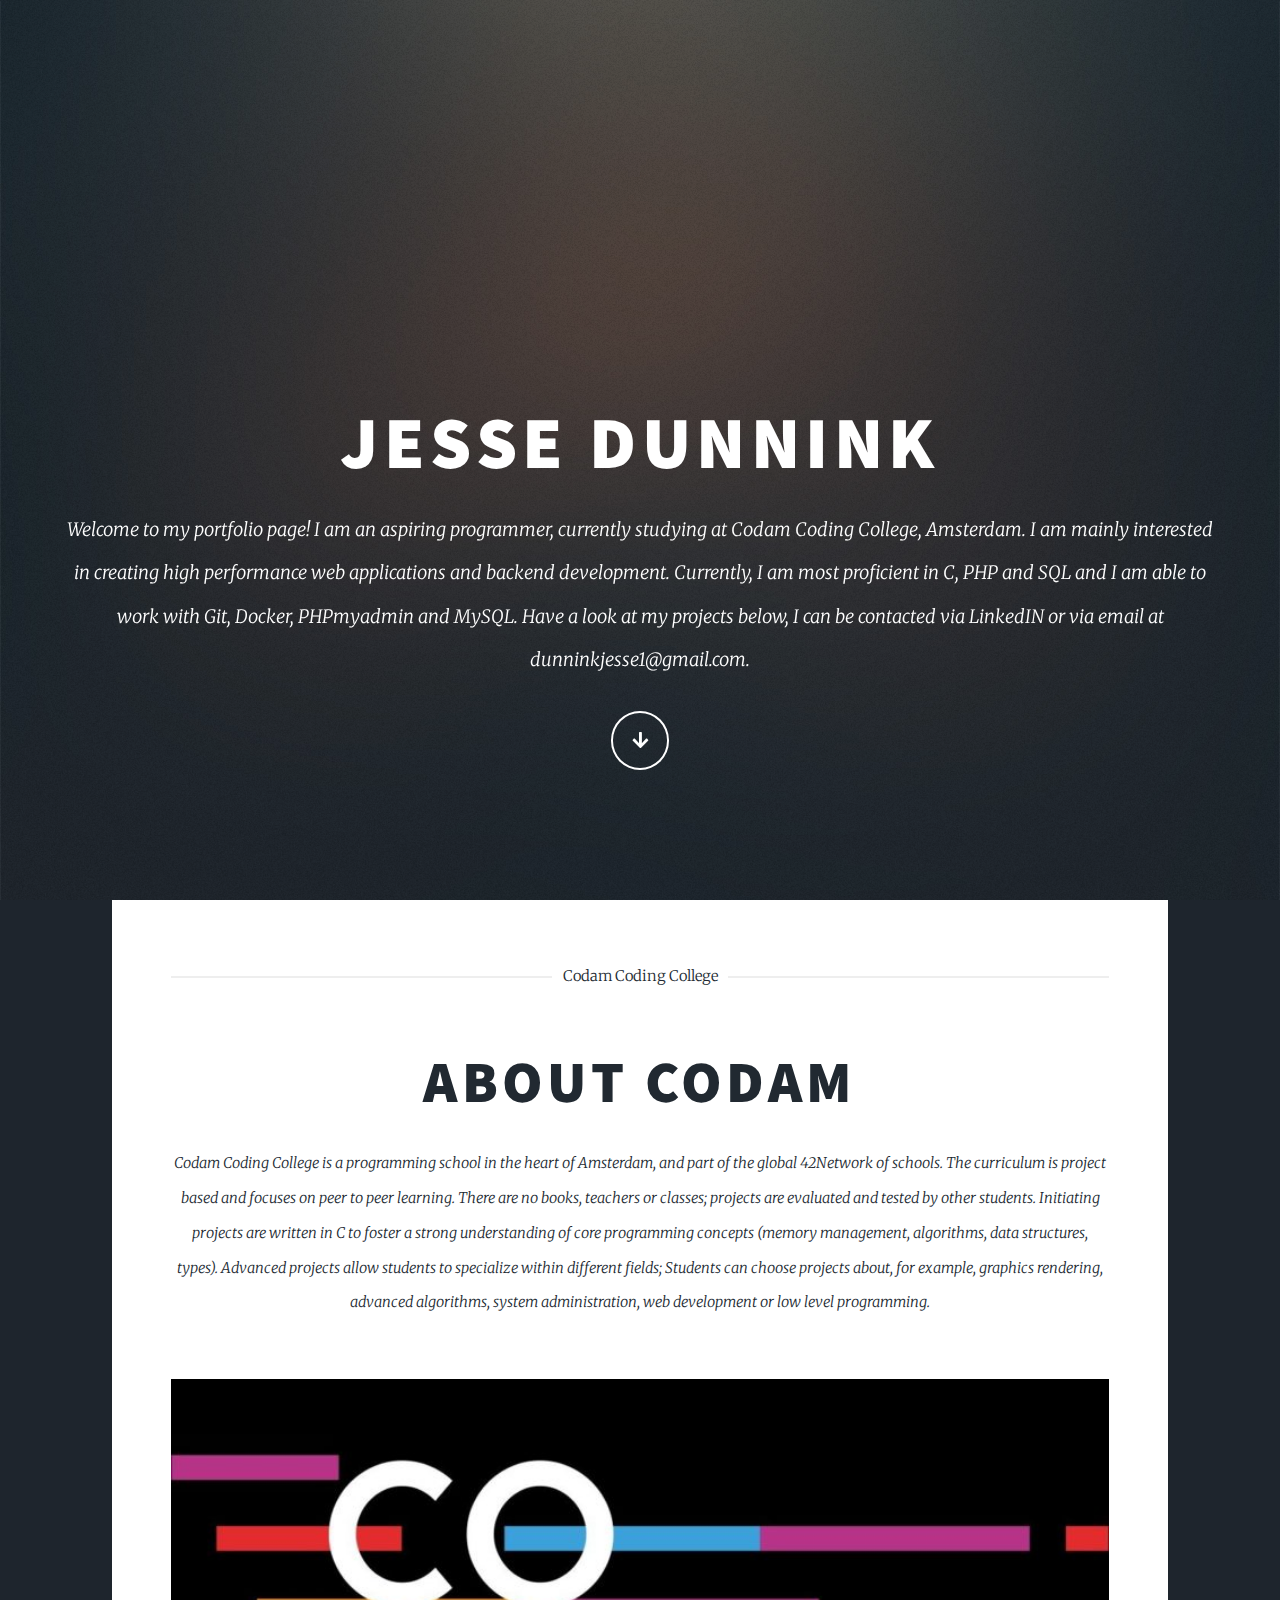
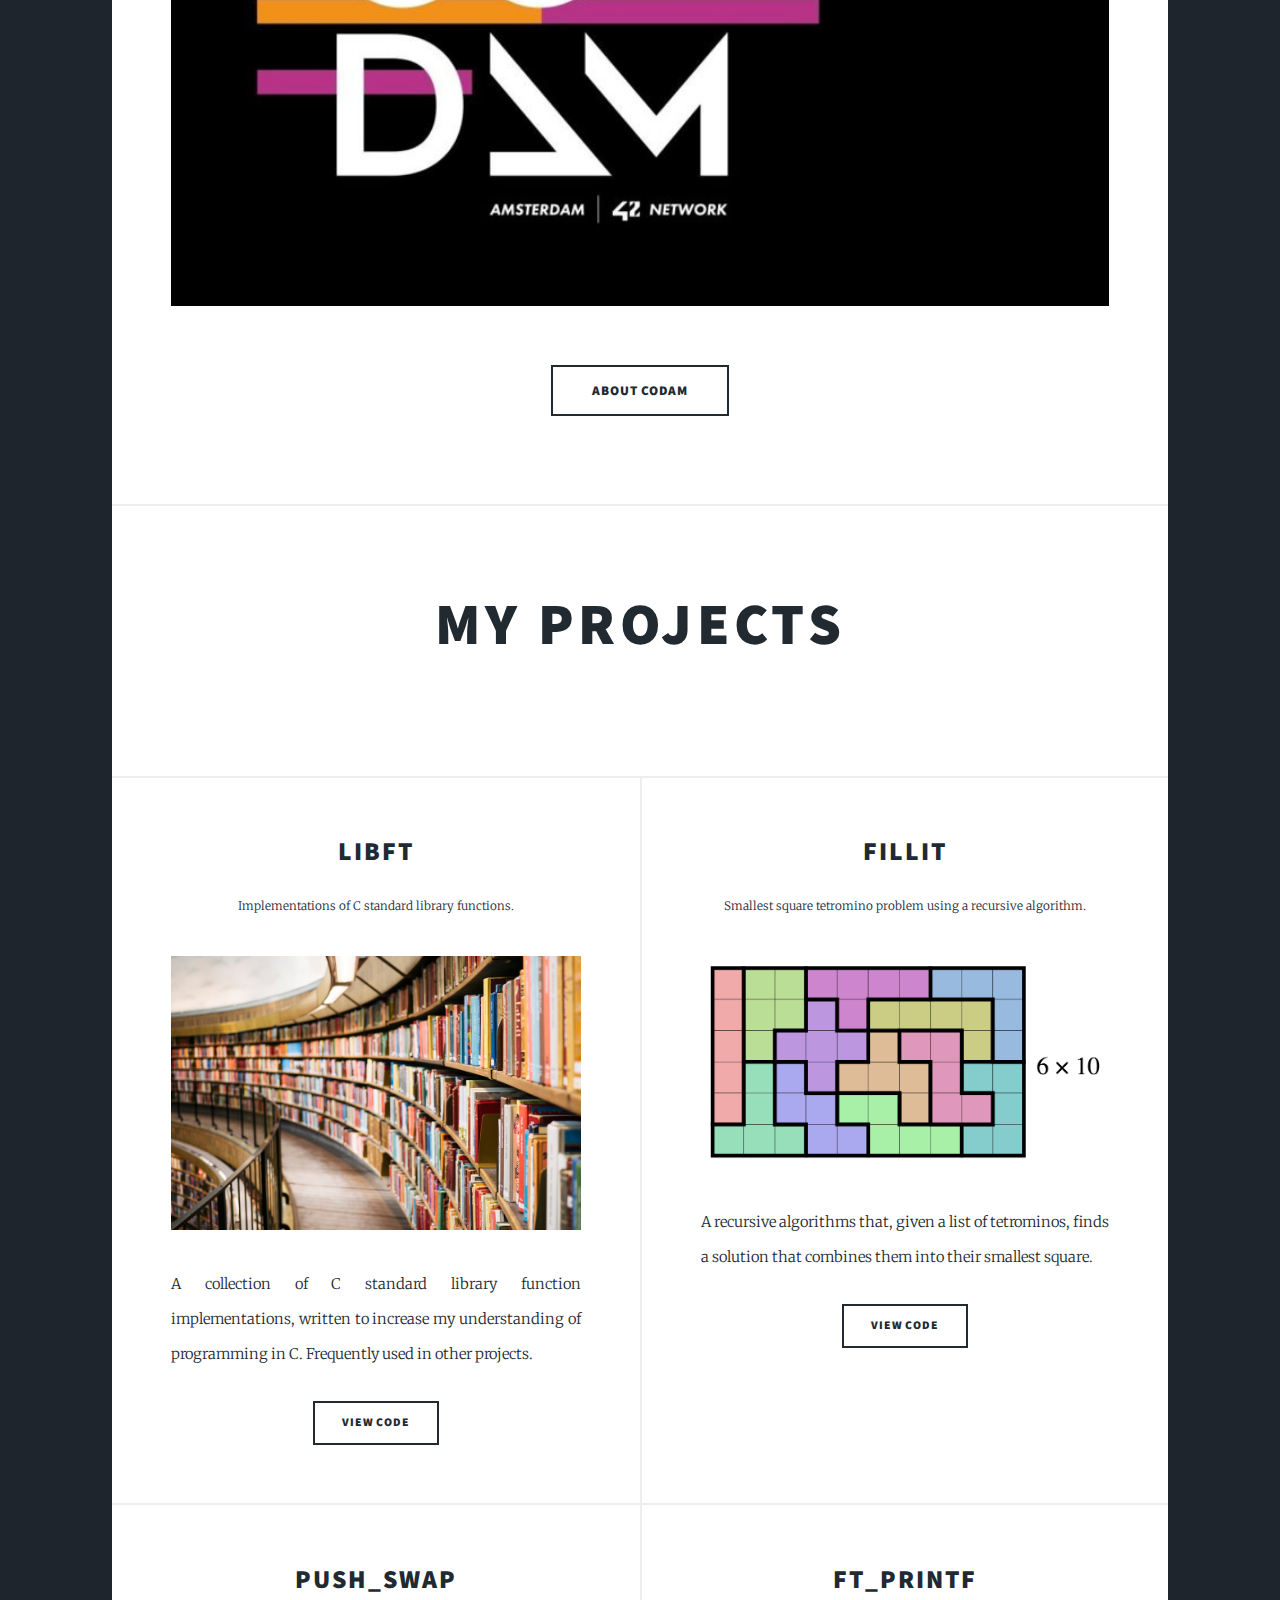
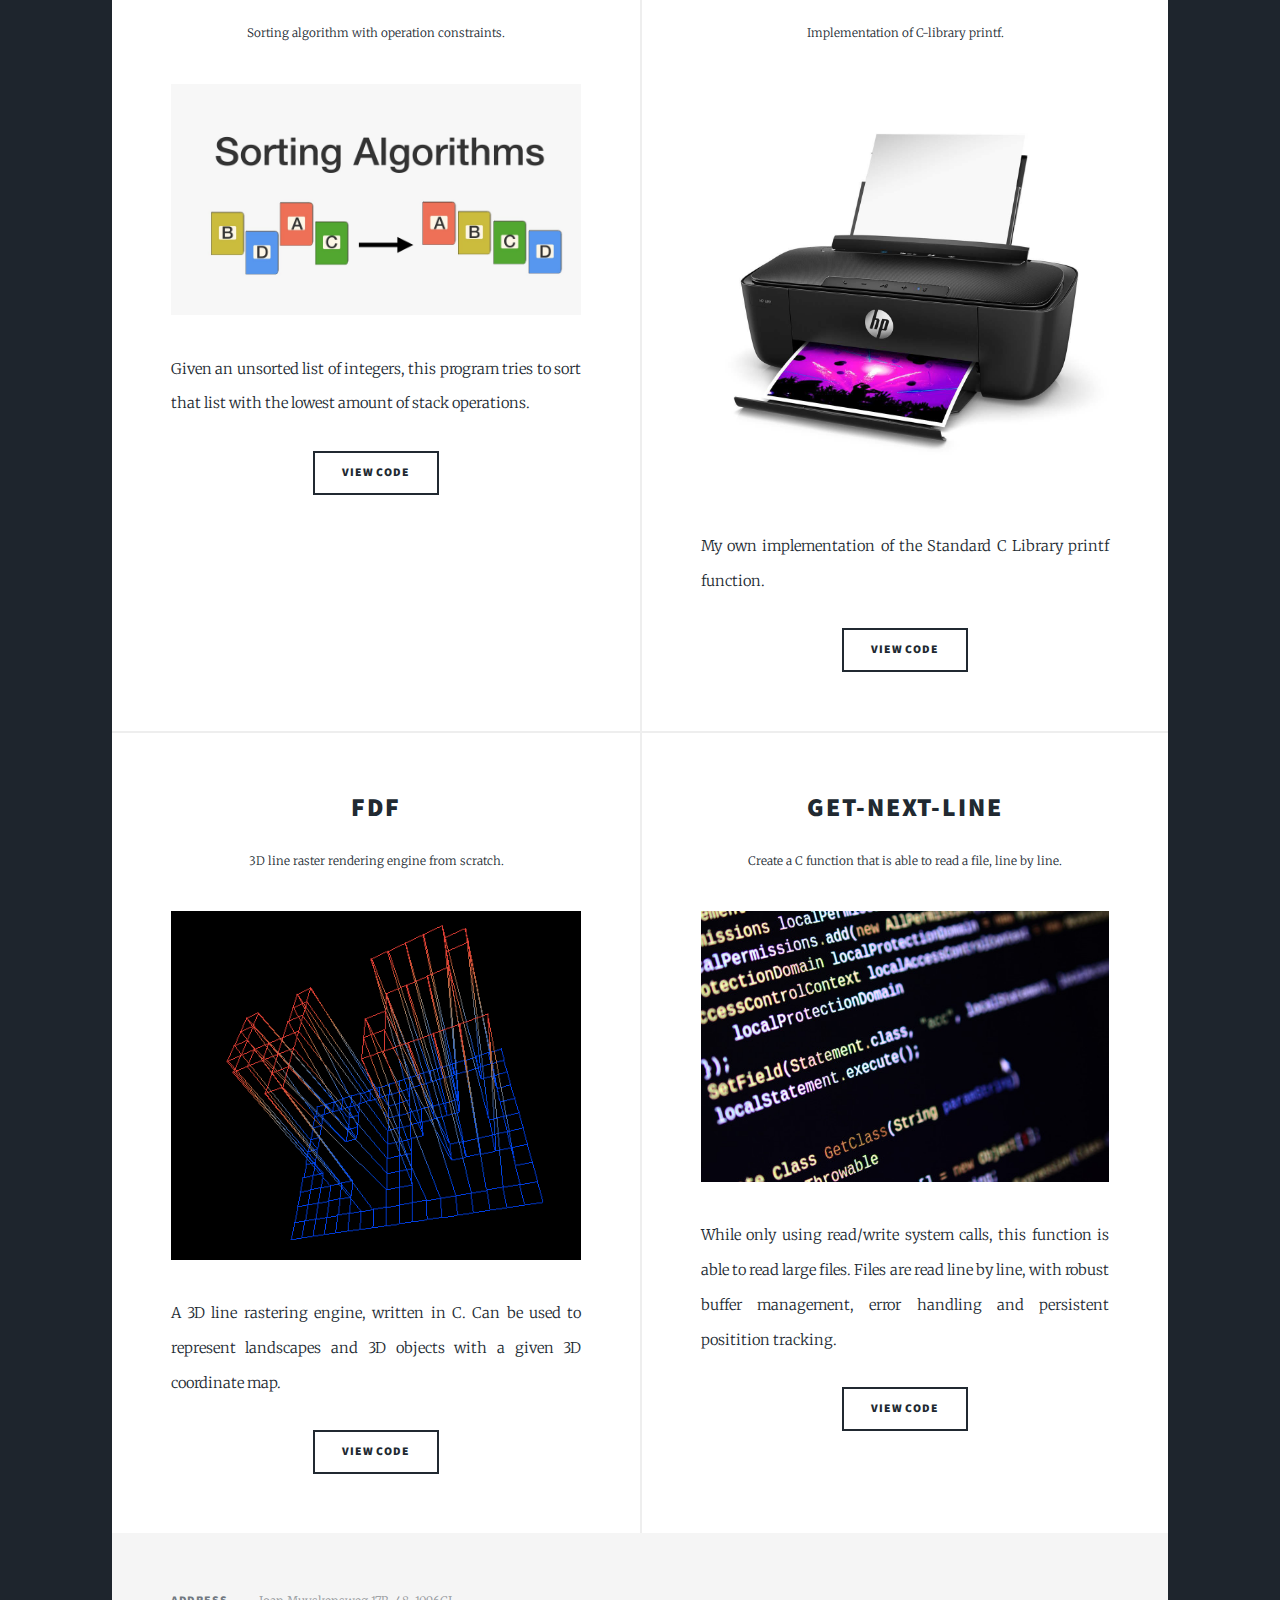
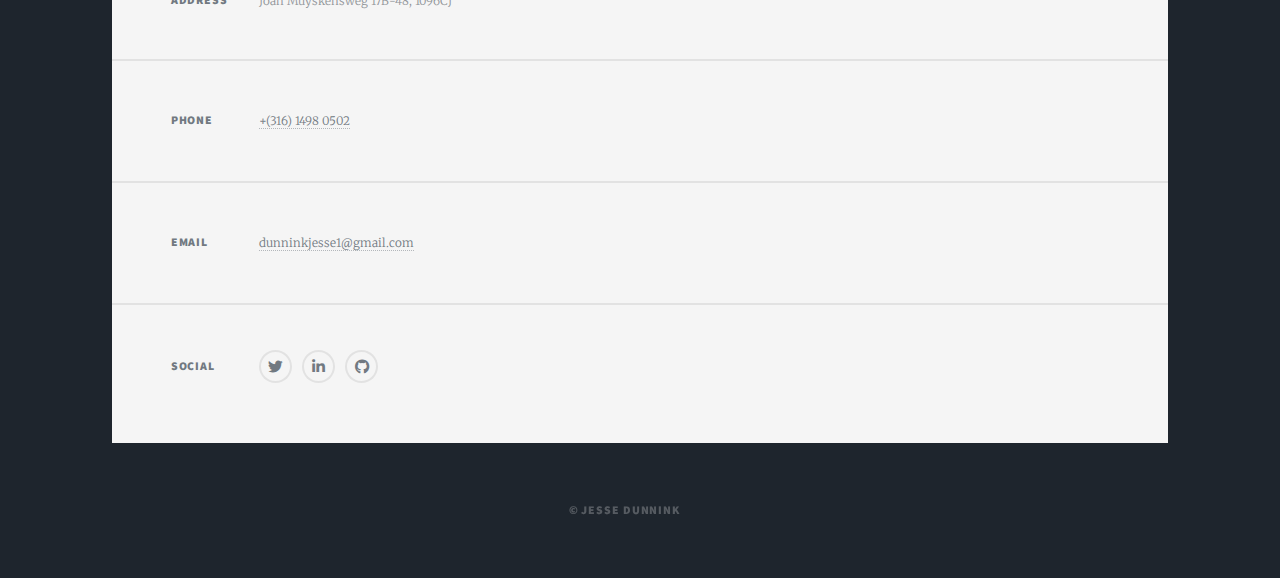
==== commit c58d0387: "links are functional // readme removed" ====
--- a/index.html
+++ b/index.html
@@ -57,13 +57,13 @@
 
 										Codam Coding College is a programming school in the heart of Amsterdam, and part of the global 42Network of schools.
 										 The curriculum is project based and focuses on peer to peer learning. There are no books, teachers or classes; projects are evaluated and tested by other students.
-										 Initiating projects are written in C to foster a a strong understanding of core programming concepts.
+										 Initiating projects are written in C to foster a strong understanding of core programming concepts
 										  (memory management, algorithms, data structures, types). Advanced projects allow students to specialize within different fields;
-										   Students case choose projects about, for example, graphics rendering, advanced algorithms, system administration, web development or low level programming.</p>
+										   Students can choose projects about, for example, graphics rendering, advanced algorithms, system administration, web development or low level programming.</p>
 								</header>
 								<a href="https://www.codam.nl/" class="image main"><img src="images/pic01.jpg" alt="" /></a>
 								<ul class="actions special">
-									<li><a href="https://www.codam.nl/" class="button large">View Website</a></li>
+									<li><a href="https://www.codam.nl/" class="button large">About Codam</a></li>
 								</ul>
 							</article>
 
@@ -77,68 +77,68 @@
 							<section class="posts">
 								<article>
 									<header>
-										<h2><a href="#"></a>Libft</h2>
+										<h2><a href="https://github.com/jdunnink/libft">Libft</a></h2>
 										<span class="date">Implementations of C standard library functions.</span>
 									</header>
-									<a href="#" class="image fit"><img src="images/pic02.jpg" alt="" /></a>
+									<a href="https://github.com/jdunnink/libft" class="image fit"><img src="images/pic02.jpg" alt="" /></a>
 									<p>A collection of C standard library function implementations, written to increase my understanding of programming in C. Frequently used in other projects.</p>
 									<ul class="actions special">
-										<li><a href="#" class="button">View code</a></li>
+										<li><a href="https://github.com/jdunnink/libft" class="button">View code</a></li>
 									</ul>
 								</article>
 								<article>
 									<header>
-										<h2><a href="#">Fillit</a></h2>
+										<h2><a href="https://github.com/jdunnink/fillit">Fillit</a></h2>
 										<span class="date">Smallest square tetromino problem using a recursive algorithm.</span>
 									</header>
-									<a href="#" class="image fit"><img src="images/pic03.jpg" alt="" /></a>
+									<a href="https://github.com/jdunnink/fillit" class="image fit"><img src="images/pic03.jpg" alt="" /></a>
 									<p>A recursive algorithms that, given a list of tetrominos, finds a solution that combines them into their smallest square.</p>
 									<ul class="actions special">
-										<li><a href="#" class="button">View code</a></li>
+										<li><a href="https://github.com/jdunnink/fillit" class="button">View code</a></li>
 									</ul>
 								</article>
 								<article>
 									<header>
-										<h2><a href="#">Push_swap</a></h2>
+										<h2><a href="https://github.com/jdunnink/push_swap">Push_swap</a></h2>
 										<span class="date">Sorting algorithm with operation constraints.</span>
 									</header>
-									<a href="#" class="image fit"><img src="images/pic04.jpg" alt="" /></a>
+									<a href="https://github.com/jdunnink/push_swap" class="image fit"><img src="images/pic04.jpg" alt="" /></a>
 									<p>Given an unsorted list of integers, this program tries to sort that list with the lowest amount of stack operations.</p>
 									<ul class="actions special">
-										<li><a href="#" class="button">View code</a></li>
+										<li><a href="https://github.com/jdunnink/push_swap" class="button">View code</a></li>
 									</ul>
 								</article>
 								<article>
 									<header>
-										<h2><a href="#">Ft_printf</a></h2>
+										<h2><a href="https://github.com/jdunnink/ft_printf">Ft_printf</a></h2>
 										<span class="date">Implementation of C-library printf.</span>
 									</header>
-									<a href="#" class="image fit"><img src="images/pic05.jpg" alt="" /></a>
+									<a href="https://github.com/jdunnink/ft_printf" class="image fit"><img src="images/pic05.jpg" alt="" /></a>
 									<p>My own implementation of the Standard C Library printf function.</p>
 									<ul class="actions special">
-										<li><a href="#" class="button">View code</a></li>
+										<li><a href="https://github.com/jdunnink/ft_printf" class="button">View code</a></li>
 									</ul>
 								</article>
 								<article>
 									<header>
-										<h2><a href="#">FDF</a></h2>
+										<h2><a href="https://github.com/jdunnink/fdf">FDF</a></h2>
 										<span class="date">3D line raster rendering engine from scratch.</span>
 									</header>
-									<a href="#" class="image fit"><img src="images/pic06.jpg" alt="" /></a>
+									<a href="https://github.com/jdunnink/fdf" class="image fit"><img src="images/pic06.jpg" alt="" /></a>
 									<p>A 3D line rastering engine, written in C. Can be used to represent landscapes and 3D objects with a given 3D coordinate map.</p>
 									<ul class="actions special">
-										<li><a href="#" class="button">View code</a></li>
+										<li><a href="https://github.com/jdunnink/fdf" class="button">View code</a></li>
 									</ul>
 								</article>
 								<article>
 									<header>
-										<h2><a href="#">Get-next-line</a></h2>
+										<h2><a href="https://github.com/jdunnink/get_next_line">Get-next-line</a></h2>
 										<span class="date">Create a C function that is able to read a file, line by line.</span>
 									</header>
-									<a href="#" class="image fit"><img src="images/pic07.jpg" alt="" /></a>
+									<a href="https://github.com/jdunnink/get_next_line" class="image fit"><img src="images/pic07.jpg" alt="" /></a>
 									<p>While only using read/write system calls, this function is able to read large files. Files are read line by line, with robust buffer management, error handling and persistent positition tracking.</p>
 									<ul class="actions special">
-										<li><a href="#" class="button">View code</a></li>
+										<li><a href="https://github.com/jdunnink/get_next_line" class="button">View code</a></li>
 									</ul>
 								</article>
 							</section>
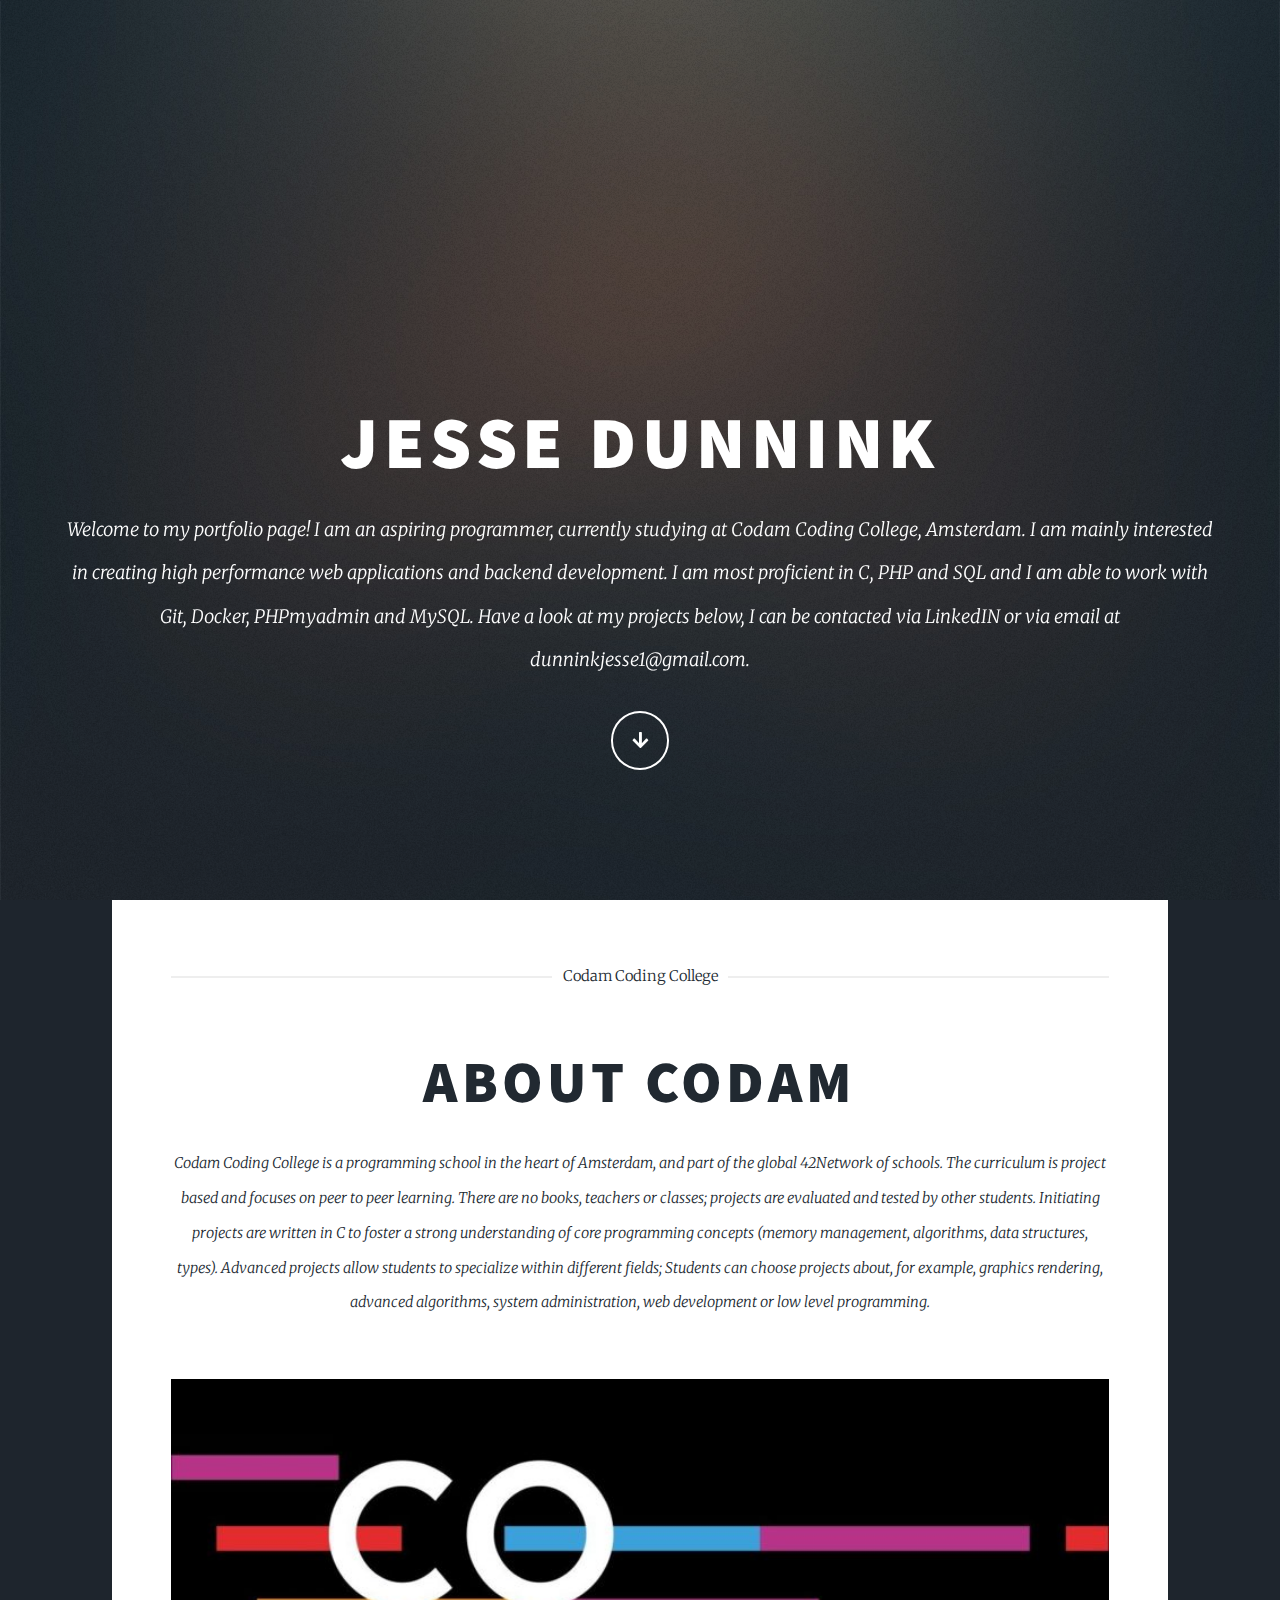
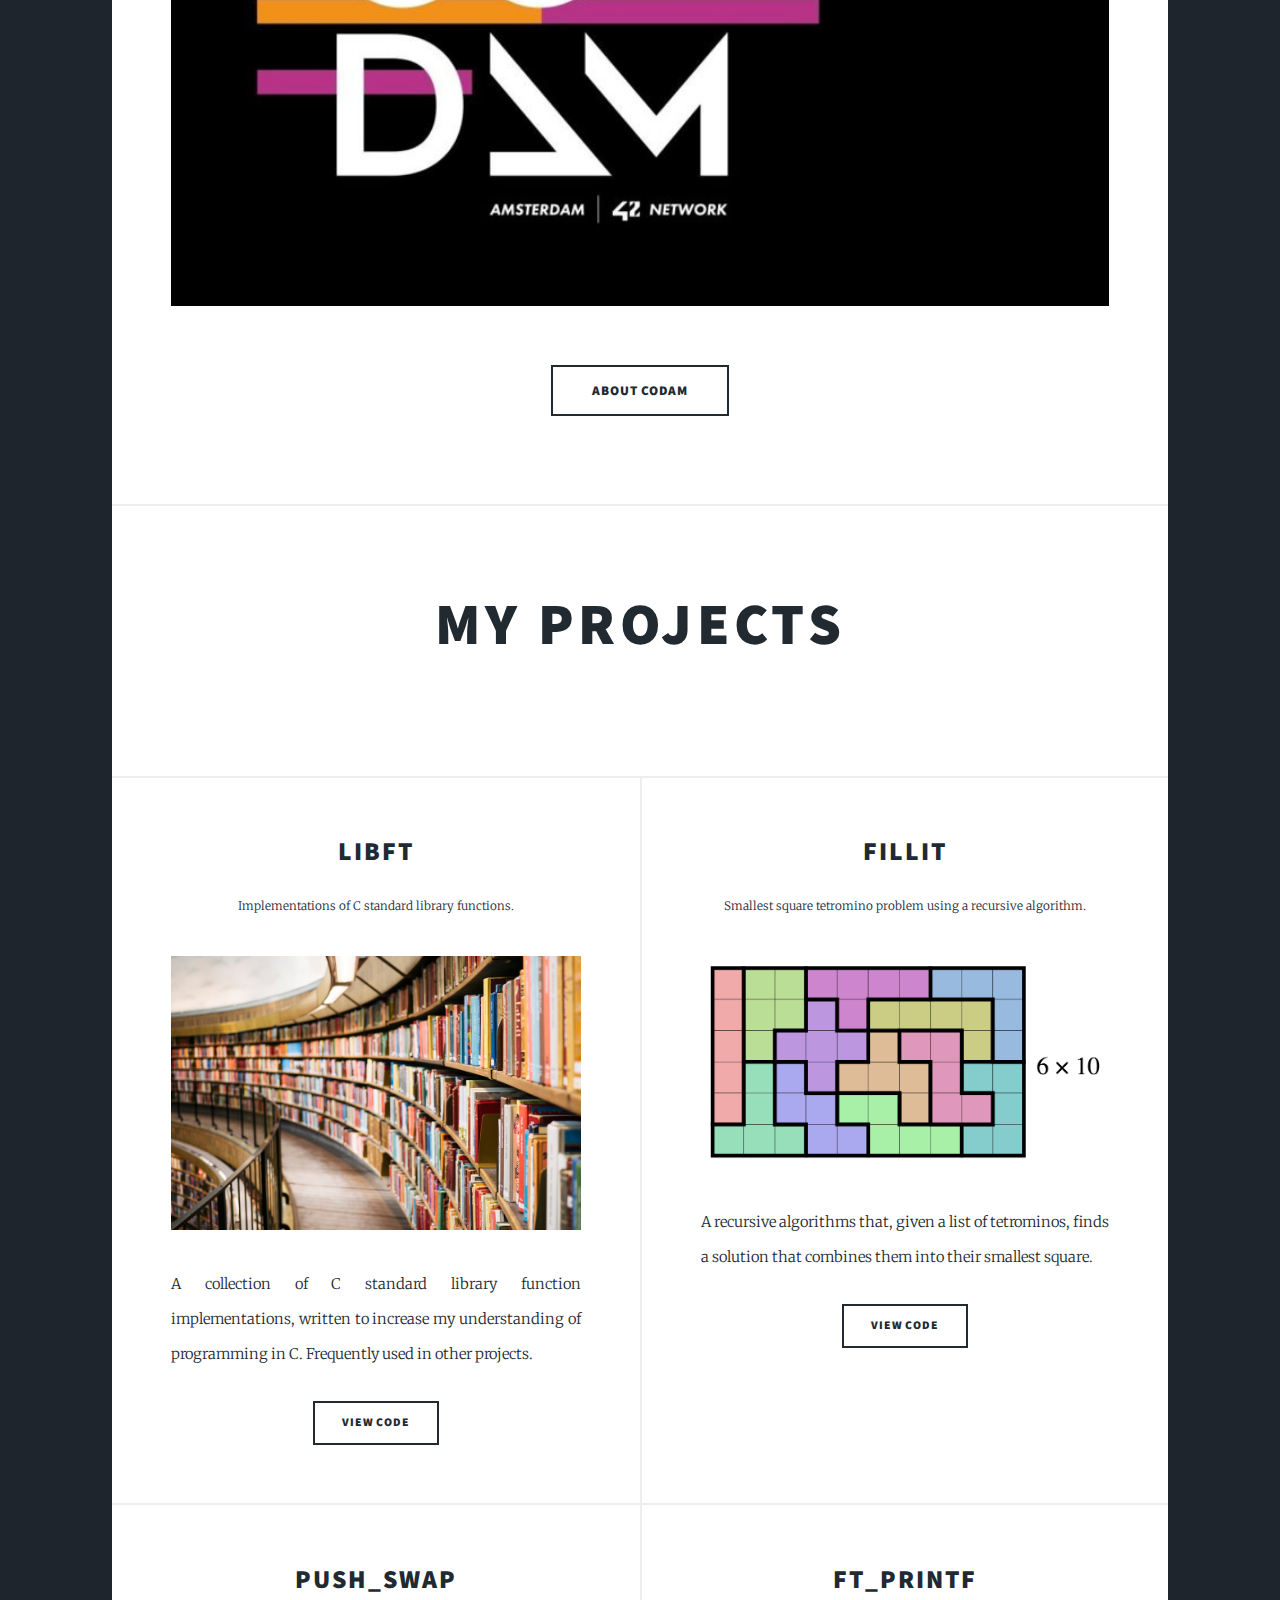
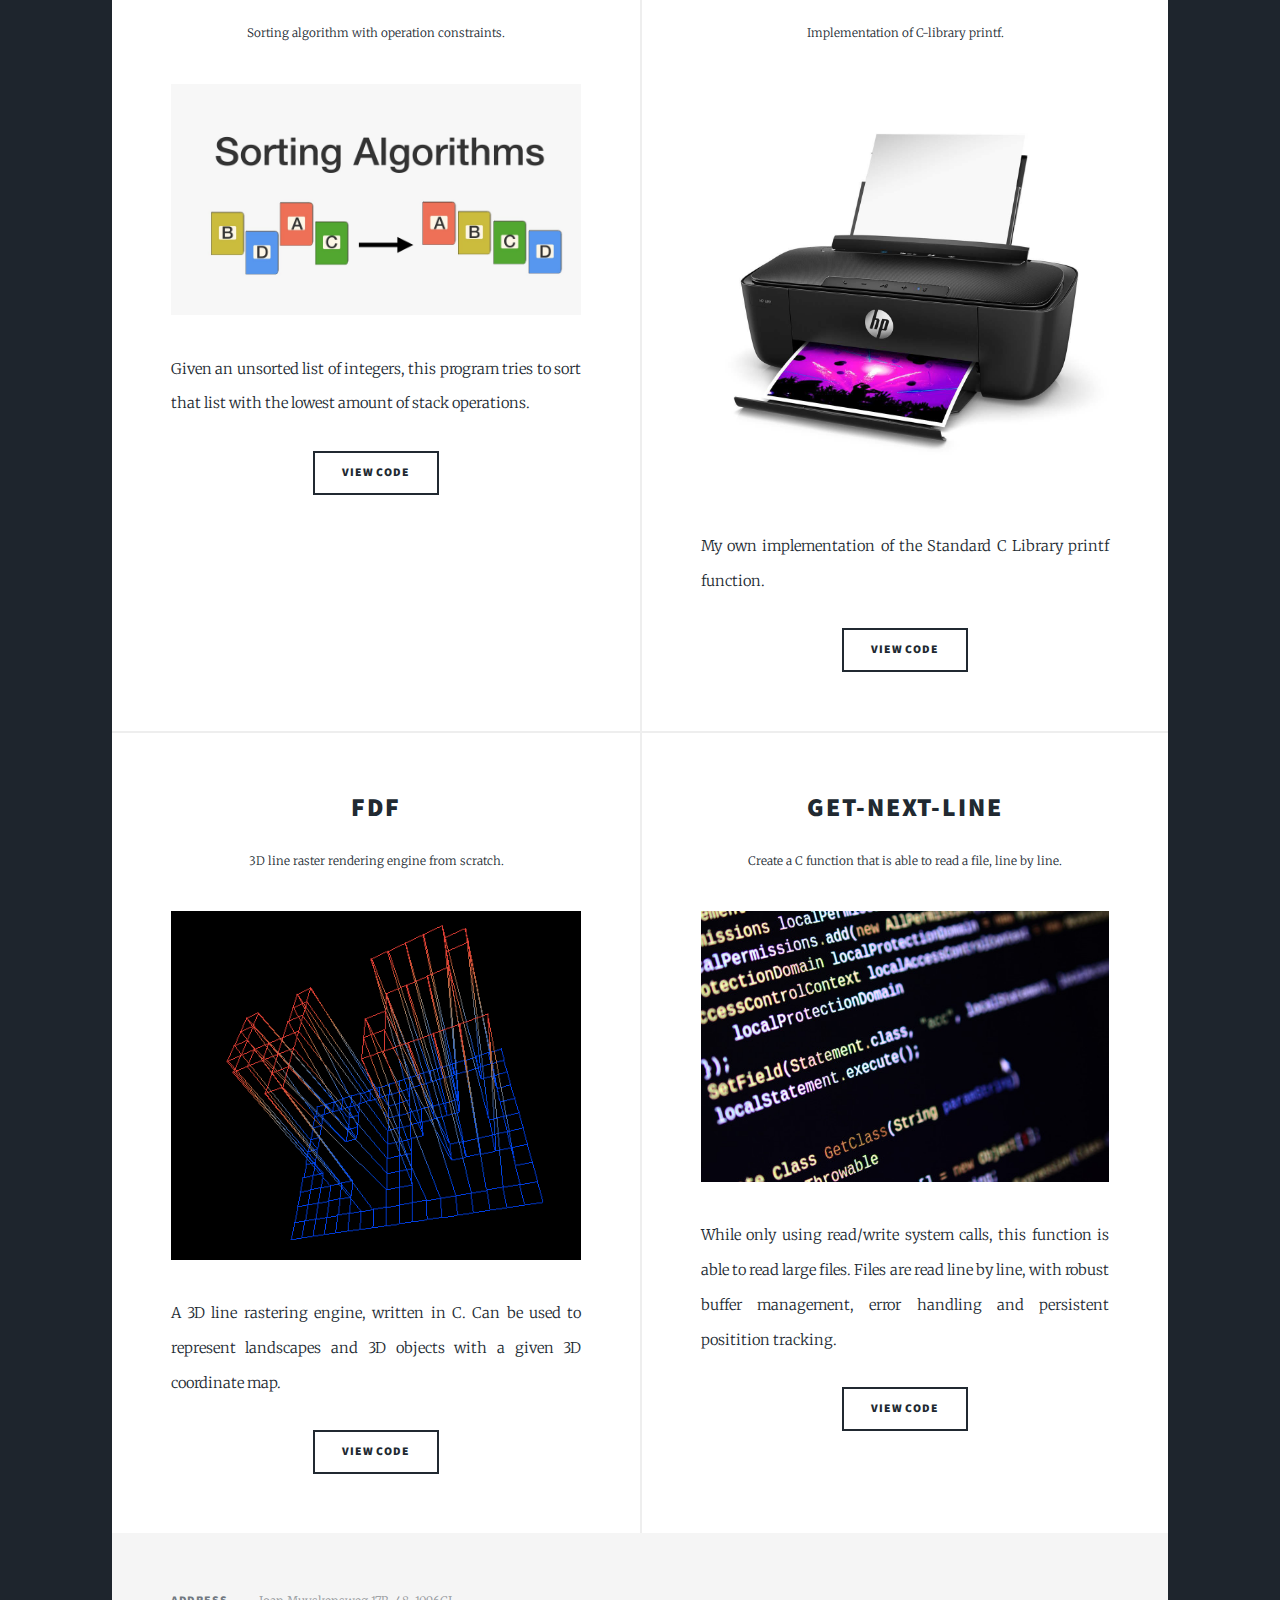
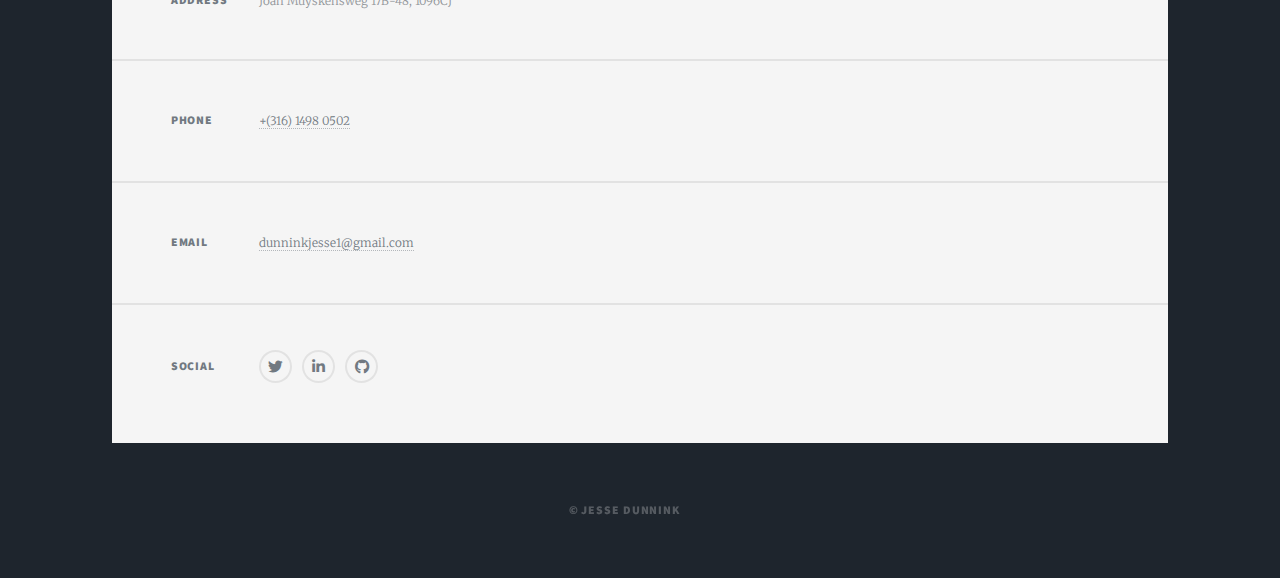
==== commit 68b77ba9: "changes repeating words" ====
--- a/index.html
+++ b/index.html
@@ -17,7 +17,7 @@
 					<div id="intro">
 						<h1>Jesse Dunnink</h1>
 						<p>Welcome to my portfolio page! I am an aspiring programmer, currently studying at Codam Coding College, Amsterdam.
-							 I am mainly interested in creating high performance web applications and backend development. Currently, I am most proficient in C, PHP and SQL and I am able to work with Git, Docker, PHPmyadmin and MySQL.
+							 I am mainly interested in creating high performance web applications and backend development. I am most proficient in C, PHP and SQL and I am able to work with Git, Docker, PHPmyadmin and MySQL.
 							  Have a look at my projects below, I can be contacted via LinkedIN or via email at dunninkjesse1@gmail.com. </p>
 						<ul class="actions">
 							<li><a href="#header" class="button icon solid solo fa-arrow-down scrolly">Continue</a></li>
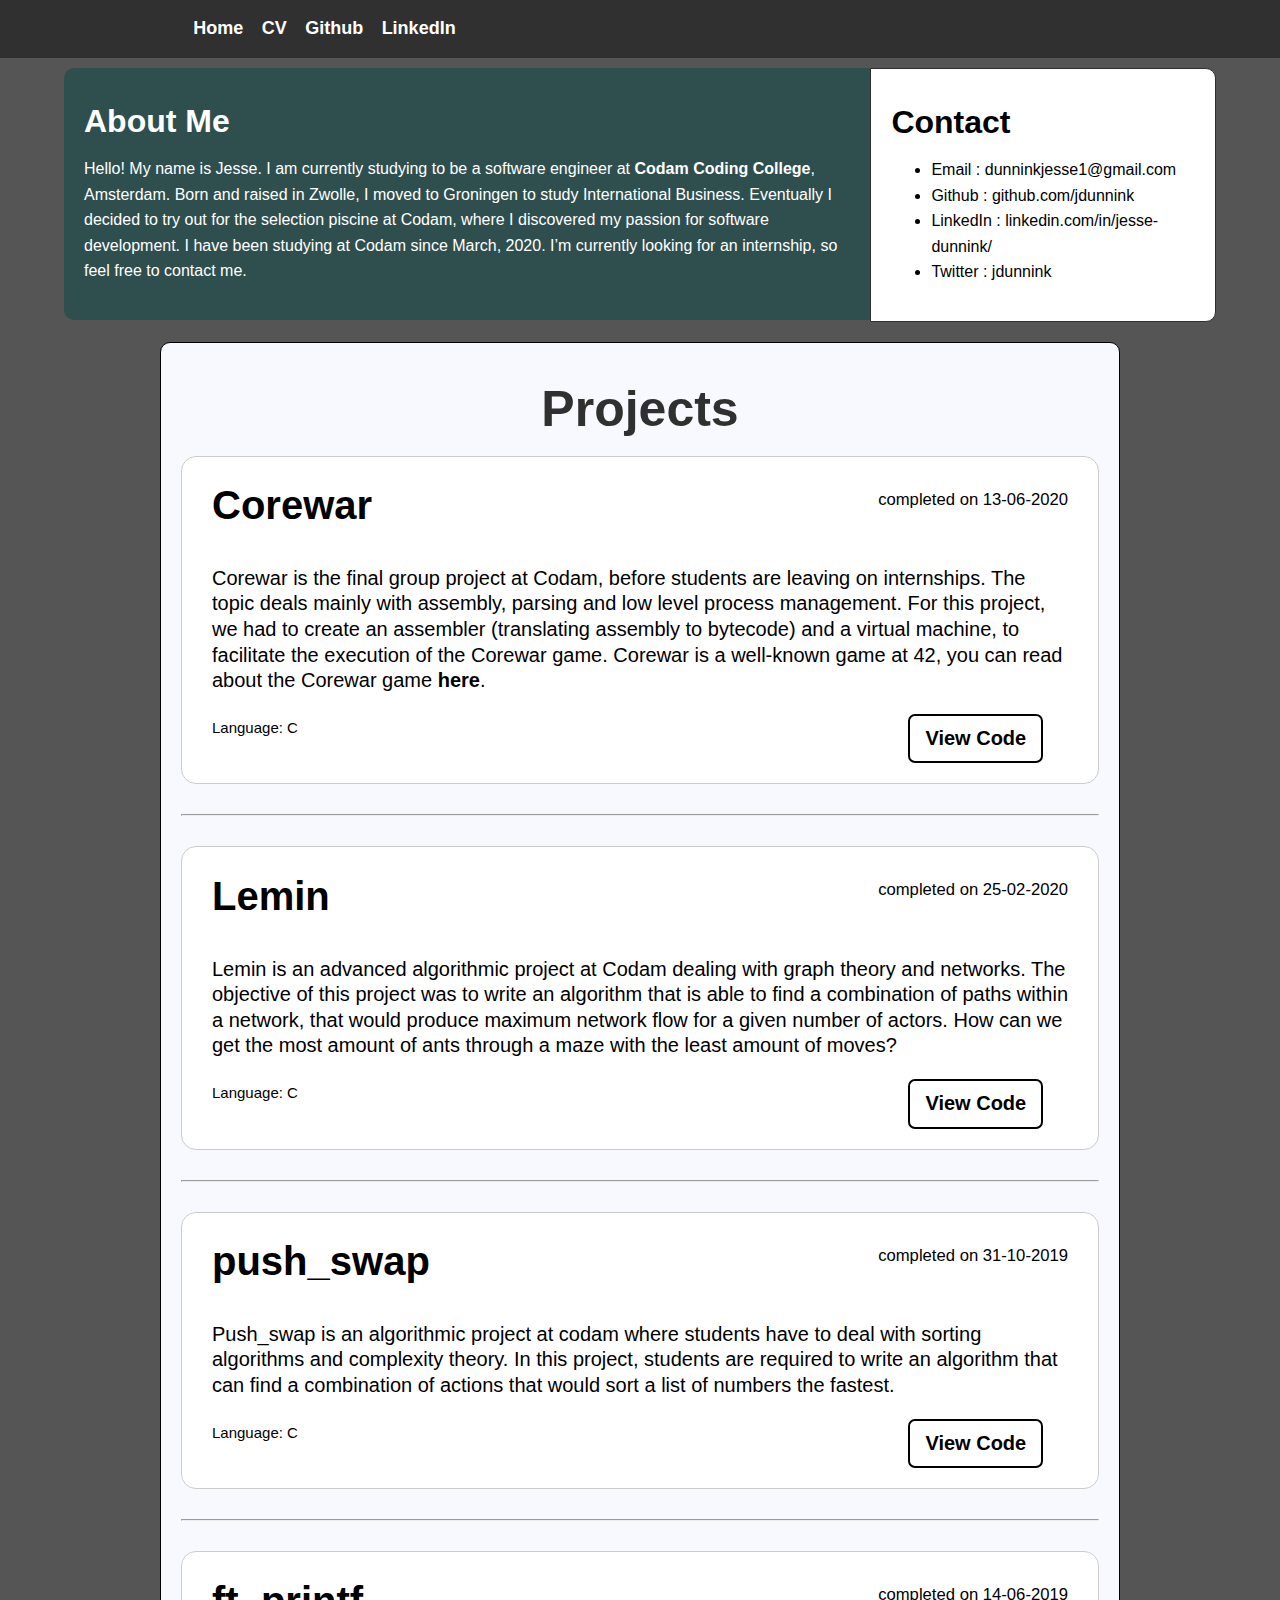
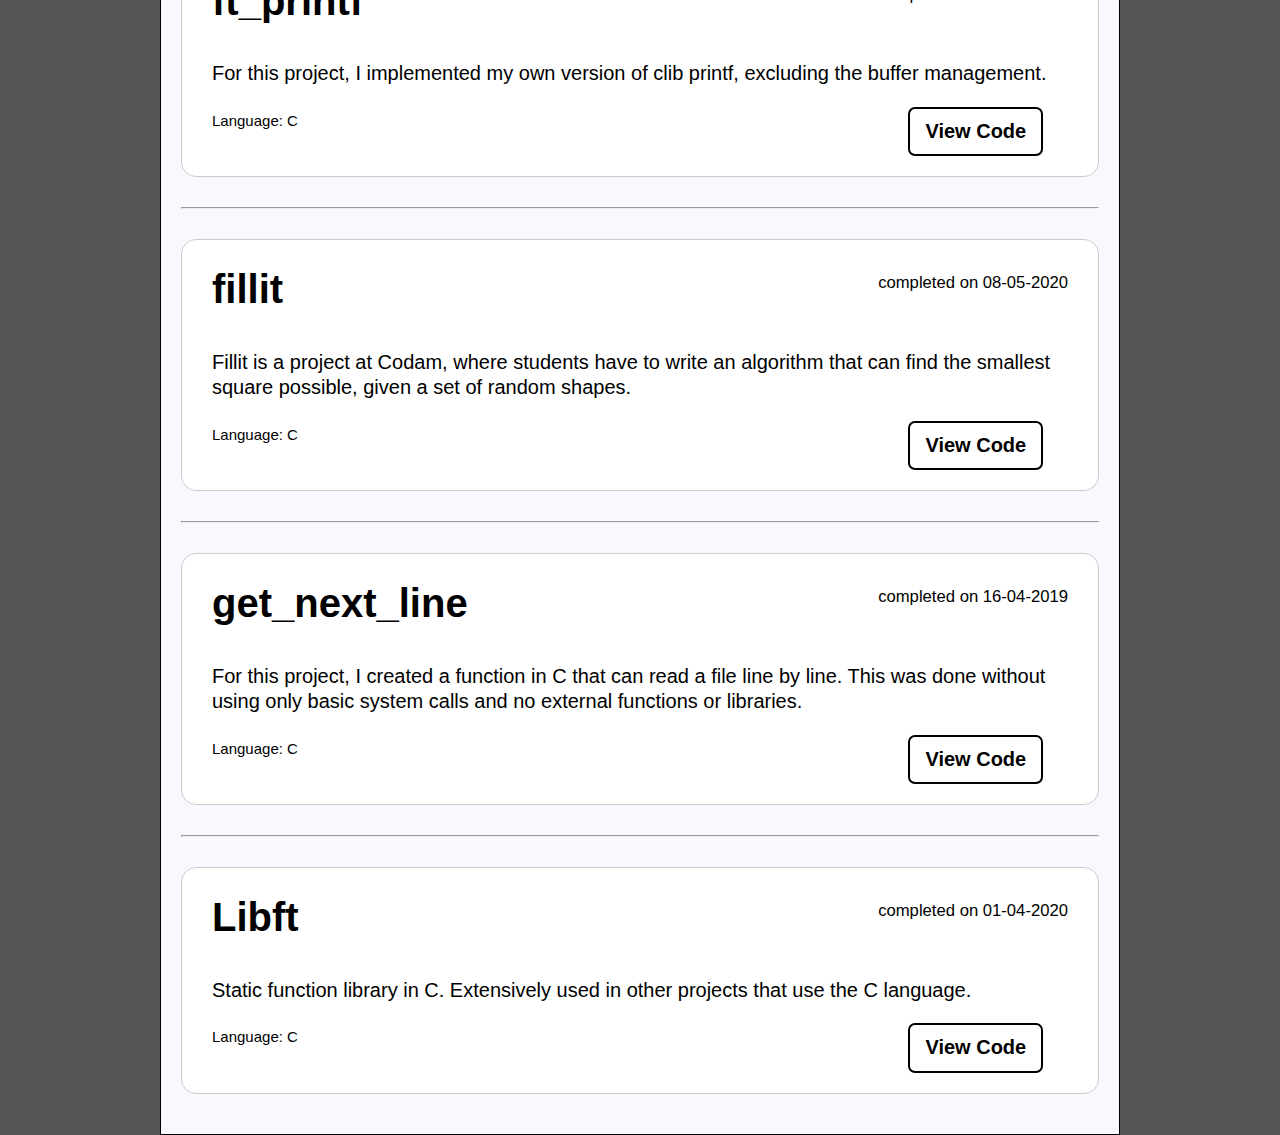
==== commit a603ff50: "created my own portfolio website --> initial commit" ====
--- a/index.html
+++ b/index.html
@@ -1,191 +1,125 @@
-<!DOCTYPE HTML>
-
-<html>
-	<head>
-		<title>Portfolio jesse dunnink</title>
-		<meta charset="utf-8" />
-		<meta name="viewport" content="width=device-width, initial-scale=1, user-scalable=no" />
-		<link rel="stylesheet" href="assets/css/main.css" />
-		<noscript><link rel="stylesheet" href="assets/css/noscript.css" /></noscript>
-	</head>
-	<body class="is-preload">
-
-		<!-- Wrapper -->
-			<div id="wrapper" class="fade-in">
-
-				<!-- Intro -->
-					<div id="intro">
-						<h1>Jesse Dunnink</h1>
-						<p>Welcome to my portfolio page! I am an aspiring programmer, currently studying at Codam Coding College, Amsterdam.
-							 I am mainly interested in creating high performance web applications and backend development. I am most proficient in C, PHP and SQL and I am able to work with Git, Docker, PHPmyadmin and MySQL.
-							  Have a look at my projects below, I can be contacted via LinkedIN or via email at dunninkjesse1@gmail.com. </p>
-						<ul class="actions">
-							<li><a href="#header" class="button icon solid solo fa-arrow-down scrolly">Continue</a></li>
-						</ul>
-					</div>
-
-				<!-- Header -->
-					<header id="header">
-						<a href="index.html" class="logo">Jesse Dunnink</a>
-					</header>
-
-				<!-- Nav
-					<nav id="nav">
-						<ul class="links">
-							<li class="active"><a href="index.html">This is Massively</a></li>
-							<li><a href="generic.html">Generic Page</a></li>
-							<li><a href="elements.html">Elements Reference</a></li>
-						</ul>
-						<ul class="icons">
-							<li><a href="#" class="icon brands fa-twitter"><span class="label">Twitter</span></a></li>
-							<li><a href="#" class="icon brands fa-facebook-f"><span class="label">Facebook</span></a></li>
-							<li><a href="#" class="icon brands fa-instagram"><span class="label">Instagram</span></a></li>
-							<li><a href="#" class="icon brands fa-github"><span class="label">GitHub</span></a></li>
-						</ul>
-					</nav>
-
-				-->
-				<!-- Main -->
-					<div id="main">
-
-						<!-- Featured Post -->
-							<article class="post featured">
-								<header class="major">
-									<span class="date">Codam Coding College</span>
-									<h2><a href="https://www.codam.nl/">About Codam</a></h2>
-									<p>
-
-										Codam Coding College is a programming school in the heart of Amsterdam, and part of the global 42Network of schools.
-										 The curriculum is project based and focuses on peer to peer learning. There are no books, teachers or classes; projects are evaluated and tested by other students.
-										 Initiating projects are written in C to foster a strong understanding of core programming concepts
-										  (memory management, algorithms, data structures, types). Advanced projects allow students to specialize within different fields;
-										   Students can choose projects about, for example, graphics rendering, advanced algorithms, system administration, web development or low level programming.</p>
-								</header>
-								<a href="https://www.codam.nl/" class="image main"><img src="images/pic01.jpg" alt="" /></a>
-								<ul class="actions special">
-									<li><a href="https://www.codam.nl/" class="button large">About Codam</a></li>
-								</ul>
-							</article>
-
-							<article class="post featured">
-									<header class="major">
-										<h2>My projects</h2>
-									</header>
-							</article>
-
-						<!-- Posts -->
-							<section class="posts">
-								<article>
-									<header>
-										<h2><a href="https://github.com/jdunnink/libft">Libft</a></h2>
-										<span class="date">Implementations of C standard library functions.</span>
-									</header>
-									<a href="https://github.com/jdunnink/libft" class="image fit"><img src="images/pic02.jpg" alt="" /></a>
-									<p>A collection of C standard library function implementations, written to increase my understanding of programming in C. Frequently used in other projects.</p>
-									<ul class="actions special">
-										<li><a href="https://github.com/jdunnink/libft" class="button">View code</a></li>
-									</ul>
-								</article>
-								<article>
-									<header>
-										<h2><a href="https://github.com/jdunnink/fillit">Fillit</a></h2>
-										<span class="date">Smallest square tetromino problem using a recursive algorithm.</span>
-									</header>
-									<a href="https://github.com/jdunnink/fillit" class="image fit"><img src="images/pic03.jpg" alt="" /></a>
-									<p>A recursive algorithms that, given a list of tetrominos, finds a solution that combines them into their smallest square.</p>
-									<ul class="actions special">
-										<li><a href="https://github.com/jdunnink/fillit" class="button">View code</a></li>
-									</ul>
-								</article>
-								<article>
-									<header>
-										<h2><a href="https://github.com/jdunnink/push_swap">Push_swap</a></h2>
-										<span class="date">Sorting algorithm with operation constraints.</span>
-									</header>
-									<a href="https://github.com/jdunnink/push_swap" class="image fit"><img src="images/pic04.jpg" alt="" /></a>
-									<p>Given an unsorted list of integers, this program tries to sort that list with the lowest amount of stack operations.</p>
-									<ul class="actions special">
-										<li><a href="https://github.com/jdunnink/push_swap" class="button">View code</a></li>
-									</ul>
-								</article>
-								<article>
-									<header>
-										<h2><a href="https://github.com/jdunnink/ft_printf">Ft_printf</a></h2>
-										<span class="date">Implementation of C-library printf.</span>
-									</header>
-									<a href="https://github.com/jdunnink/ft_printf" class="image fit"><img src="images/pic05.jpg" alt="" /></a>
-									<p>My own implementation of the Standard C Library printf function.</p>
-									<ul class="actions special">
-										<li><a href="https://github.com/jdunnink/ft_printf" class="button">View code</a></li>
-									</ul>
-								</article>
-								<article>
-									<header>
-										<h2><a href="https://github.com/jdunnink/fdf">FDF</a></h2>
-										<span class="date">3D line raster rendering engine from scratch.</span>
-									</header>
-									<a href="https://github.com/jdunnink/fdf" class="image fit"><img src="images/pic06.jpg" alt="" /></a>
-									<p>A 3D line rastering engine, written in C. Can be used to represent landscapes and 3D objects with a given 3D coordinate map.</p>
-									<ul class="actions special">
-										<li><a href="https://github.com/jdunnink/fdf" class="button">View code</a></li>
-									</ul>
-								</article>
-								<article>
-									<header>
-										<h2><a href="https://github.com/jdunnink/get_next_line">Get-next-line</a></h2>
-										<span class="date">Create a C function that is able to read a file, line by line.</span>
-									</header>
-									<a href="https://github.com/jdunnink/get_next_line" class="image fit"><img src="images/pic07.jpg" alt="" /></a>
-									<p>While only using read/write system calls, this function is able to read large files. Files are read line by line, with robust buffer management, error handling and persistent positition tracking.</p>
-									<ul class="actions special">
-										<li><a href="https://github.com/jdunnink/get_next_line" class="button">View code</a></li>
-									</ul>
-								</article>
-							</section>
-
-					</div>
-
-				<!-- Footer -->
-					<footer id="footer">
-						<section class="split contact">
-							<section class="alt">
-								<h3>Address</h3>
-								<p>Joan Muyskensweg 17B-48, 1096CJ</p>
-							</section>
-							<section>
-								<h3>Phone</h3>
-								<p><a href="#">+(316) 1498 0502</a></p>
-							</section>
-							<section>
-								<h3>Email</h3>
-								<p><a href="#">dunninkjesse1@gmail.com</a></p>
-							</section>
-							<section>
-								<h3>Social</h3>
-								<ul class="icons alt">
-									<li><a href="https://twitter.com/dunnink_jesse" class="icon brands alt fa-twitter"><span class="label">Twitter</span></a></li>
-									<li><a href="https://www.linkedin.com/in/jesse-dunnink/" class="icon brands alt fa-linkedin-in"><span class="label">Facebook</span></a></li>
-									<li><a href="https://github.com/jdunnink" class="icon brands alt fa-github"><span class="label">GitHub</span></a></li>
-								</ul>
-							</section>
-						</section>
-					</footer>
-
-				<!-- Copyright -->
-					<div id="copyright">
-						<ul><li>&copy; Jesse Dunnink</li><li></a></li></ul>
-					</div>
-
-			</div>
-
-		<!-- Scripts -->
-			<script src="assets/js/jquery.min.js"></script>
-			<script src="assets/js/jquery.scrollex.min.js"></script>
-			<script src="assets/js/jquery.scrolly.min.js"></script>
-			<script src="assets/js/browser.min.js"></script>
-			<script src="assets/js/breakpoints.min.js"></script>
-		<!-- 	<script src="assets/js/util.js"></script> -->
-			<script src="assets/js/main.js"></script>
-
-	</body>
-</html>+<!DOCTYPE html>
+
+<html>
+    
+    <head>
+        <title>Jesse Dunnink Portfolio</title>
+        <link rel="stylesheet" type="text/css" href="css/style.css">
+    </head>
+
+    <body>
+
+        <nav id="navbar">
+            <div class="container">
+                <ul>
+                    <li><a href='#'>Home</a></li>
+                    <li><a href='html/cv.html'>CV</a></li>
+                    <li><a href='https://github.com/jdunnink' target="_blank">Github</a></li>
+                    <li><a href='https://www.linkedin.com/in/jesse-dunnink/' target="_blank">LinkedIn</a></li>
+                </ul>
+            </div>
+        </nav>
+
+        <div class="alt-container">
+            <section id="about">
+                <h1>About Me</h1>
+                <p>Hello! My name is Jesse. I am currently studying to be a software engineer at <a href="https://www.codam.nl/en/" target="_blank">Codam Coding College</a>, Amsterdam. Born and raised in Zwolle, I moved to Groningen to study International Business. Eventually I decided to try out for the selection piscine at Codam, where I discovered my passion for software development. I have been studying at Codam since March, 2020. I’m currently looking for an internship, so feel free to contact me.</p>    
+            </section>
+            <aside id="contact">
+                <h1>Contact</h1>
+                <ul>
+                    <li>Email       : dunninkjesse1@gmail.com</li>
+                    <li>Github      : github.com/jdunnink</li>
+                    <li>LinkedIn    : linkedin.com/in/jesse-dunnink/</li>
+                    <li>Twitter     :   jdunnink</li>
+                </ul>
+            </aside>
+            <div class="clr"></div>
+        </div>
+
+        <div class="container">
+            <section id="timeline">
+                <h1 id="timeline-header">Projects</h1>
+                <article class="post">
+                    <h1 class="post-title">Corewar</h1>
+                    <small class="author-note">completed on 13-06-2020</small>
+                    <div class="clr"></div>
+                    <p>Corewar is the final group project at Codam, before students are leaving on internships. The topic deals mainly with assembly, parsing and low level process management. For this project, we had to create an assembler (translating assembly to bytecode) and a virtual machine, to facilitate the execution of the Corewar game. Corewar is a well-known game at 42, you can read about the Corewar game <a href="https://en.wikipedia.org/wiki/Core_War" target="_blank">here</a>.</p>
+                    <small class="lang-note">Language: C</small>
+                    <a href="html/corewar.html" class="read button">Read More</a>
+                    <a href="https://github.com/jdunnink/corewar" class="code button">View Code</a>
+                    <div class="clr"></div>
+                </article>
+                <hr class="default-hr">
+                <article class="post">
+                    <h1 class="post-title">Lemin</h1>
+                    <small class="author-note">completed on 25-02-2020</small>
+                    <div class="clr"></div>
+                    <p>Lemin is an advanced algorithmic project at Codam dealing with graph theory and networks.
+                        The objective of this project was to write an algorithm that is able to find a combination of paths within a network, that would produce maximum network flow for a given number of actors.
+                        How can we get the most amount of ants through a maze with the least amount of moves?</p>
+                    <small class="lang-note">Language: C</small>
+                    <a href="html/lemin.html" class="read button">Read More</a>
+                    <a href="https://github.com/jdunnink/Lem-in" class="code button">View Code</a>
+                    <div class="clr"></div>
+                </article>
+                <hr class="default-hr">
+                <article class="post">
+                    <h1 class="post-title">push_swap</h1>
+                    <small class="author-note">completed on 31-10-2019</small>
+                    <div class="clr"></div>
+                    <p>Push_swap is an algorithmic project at codam where students have to deal with sorting algorithms and complexity theory. In this project, students are required to write an algorithm that can find a combination of actions that would sort a list of numbers the fastest.</p>
+                    <small class="lang-note">Language: C</small>
+                    <a href="html/push_swap.html" class="read button">Read More</a>
+                    <a href="https://github.com/jdunnink/push_swap" class="code button">View Code</a>
+                    <div class="clr"></div>
+                </article>
+                <hr class="default-hr">
+                <article class="post">
+                    <h1 class="post-title">ft_printf</h1>
+                    <small class="author-note">completed on 14-06-2019</small>
+                    <div class="clr"></div>
+                    <p>For this project, I implemented my own version of clib printf, excluding the buffer management.</p>
+                    <small class="lang-note">Language: C</small>
+                    <a href="html/ft_printf.html" class="read button">Read More</a>
+                    <a href="https://github.com/jdunnink/ft_printf" class="code button">View Code</a>
+                    <div class="clr"></div>
+                </article>
+                <hr class="default-hr">
+                <article class="post">
+                    <h1 class="post-title">fillit</h1>
+                    <small class="author-note">completed on 08-05-2020</small>
+                    <div class="clr"></div>
+                    <p>Fillit is a project at Codam, where students have to write an algorithm that can find the smallest square possible, given a set of random shapes.</p>
+                    <small class="lang-note">Language: C</small>
+                    <a href="html/fillit.html" class="read button">Read More</a>
+                    <a href="https://github.com/jdunnink/fillit" class="code button">View Code</a>
+                    <div class="clr"></div>
+                </article>
+                <hr class="default-hr">
+                <article class="post">
+                    <h1 class="post-title">get_next_line</h1>
+                    <small class="author-note">completed on 16-04-2019</small>
+                    <div class="clr"></div>
+                    <p>For this project, I created a function in C that can read a file line by line. This was done without using only basic system calls and no external functions or libraries.</p>
+                    <small class="lang-note">Language: C</small>
+                    <a href="html/get_next_line.html" class="read button">Read More</a>
+                    <a href="https://github.com/jdunnink/get_next_line" class="code button">View Code</a>
+                    <div class="clr"></div>
+                </article>
+                <hr class="default-hr">
+                <article class="post">
+                    <h1 class="post-title">Libft</h1>
+                    <small class="author-note">completed on 01-04-2020</small>
+                    <div class="clr"></div>
+                    <p>Static function library in C. Extensively used in other projects that use the C language.</p>
+                    <small class="lang-note">Language: C</small>
+                    <a href="html/libft.html" class="read button">Read More</a>
+                    <a href="https://github.com/jdunnink/libft" class="code button">View Code</a>
+                    <div class="clr"></div>
+                </article>
+            </section>
+        </div>
+    </body>
+
+    </html>--- a/css/style.css
+++ b/css/style.css
@@ -0,0 +1,223 @@
+body {
+    background-color:#555;
+    color: #303030;
+    font-family: Arial, Helvetica, sans-serif;
+    font-size: 16px;
+    line-height:1.6em;
+    margin:0;
+}
+
+.container{
+    width: 75%;
+    max-width: 1100px;
+    margin:auto;
+    overflow:hidden;
+}
+
+.alt-container{
+    width: 90%;
+    max-width: 1300px;
+    margin:auto;
+    overflow:hidden;
+}
+
+a{
+    text-decoration:none;
+    color:#000;
+}
+
+#about a{
+    color:white;
+    font-weight:bold;
+}
+
+a:hover{
+    color:red;
+}
+
+a:active{
+    color:green;
+}
+
+.post{
+    border:1px #ccc solid;
+    font-size:20px;
+    padding:10px;
+    background-color:White;
+    color:black;
+    border-radius:15px;
+    margin-bottom:20px;
+    padding-bottom:20px;
+}
+
+.post h1{
+    margin-left:20px;
+    float:left;
+}
+
+.post a{
+    font-weight:bold;
+}
+
+.author-note{
+    float:right;
+    margin-top:20px;
+    margin-right:20px;
+}
+
+.read{
+    float:right;
+    margin-right: 5%;
+    display:none;
+}
+
+.code{
+    float:right;
+    margin-right: 5%;
+}
+
+.post p{
+    margin-left: 20px;
+    margin-right: 20px;
+}
+
+.clr{
+    clear:both;
+}
+
+.button{
+    border-radius:7px;
+    padding:10px 15px;
+    border:2px black solid;
+    font-weight:bold;
+    background-color:white;
+}
+
+#timeline-header{
+    font-size: 50px;
+    text-align:center;
+    color:#303030;
+}
+
+.button:hover{
+    background:#303030;
+    color:#fff;
+}
+
+#timeline{
+    border: 1px black solid;
+    background-color:#F8F8FF;
+    border-top-left-radius: 10px;
+    border-top-right-radius: 10px;
+    color:#555;
+    padding: 20px;
+    margin-top:20px;
+}
+
+.default-hr{
+    margin:0;
+    padding:0;
+    margin-top:30px;
+    margin-bottom:30px;
+}
+
+#navbar{
+    padding-left:30px;
+    background-color:#303030
+}
+
+#navbar ul{
+    padding:0;
+    list-style: none;
+}
+
+#navbar li{
+    display:inline;
+}
+
+#navbar a{
+    color:White;
+    font-weight:bold;
+    text-decoration:none;
+    font-size:18px;
+    padding-right:7px;
+    padding-left:7px;
+    padding-top:14px;
+    padding-bottom:16px;
+}
+
+#navbar a:hover{
+    color:#555;
+}
+
+#about{
+    background-color:#2F4F4F;
+    color:white;
+    border-top-left-radius: 10px;
+    border-bottom-left-radius: 10px;
+    float:left;
+    padding:20px;
+    width:70%;
+    margin-top:10px;
+    box-sizing:border-box;
+
+}
+
+#contact{
+    margin-top: 10px;
+    background-color:white;
+    border: 1px #303030 solid;
+    color:black;
+    float:right;
+    border-top-right-radius: 10px;
+    border-bottom-right-radius: 10px;
+    padding:20px;
+    width:30%;
+    box-sizing:border-box;
+    min-width: 300px;
+}
+
+.lang-note{
+    font-size:15px;
+    padding-left: 20px;
+}
+
+#cv-header{
+    font-size: 50px;
+    text-align:center;
+    color:#303030;
+}
+
+@media(max-width:1250px){
+    #contact{
+        width:100%;
+        float:none;
+        border-top-left-radius: 10px;
+        border-bottom-left-radius: 10px;
+    }
+    #about{
+        width:100%;
+        float:none;
+        border-top-right-radius: 10px;
+        border-bottom-right-radius: 10px;
+    }
+    .container{
+        width:100%;
+    }
+
+    #timeline{
+        border-radius:0px;
+    }
+}
+
+@media(max-width:500px){
+    .lang-note{
+        display:none;
+    }
+    .code{
+        margin-right:33%;
+    }
+    #cv-header{
+        font-size:30px;
+    }
+}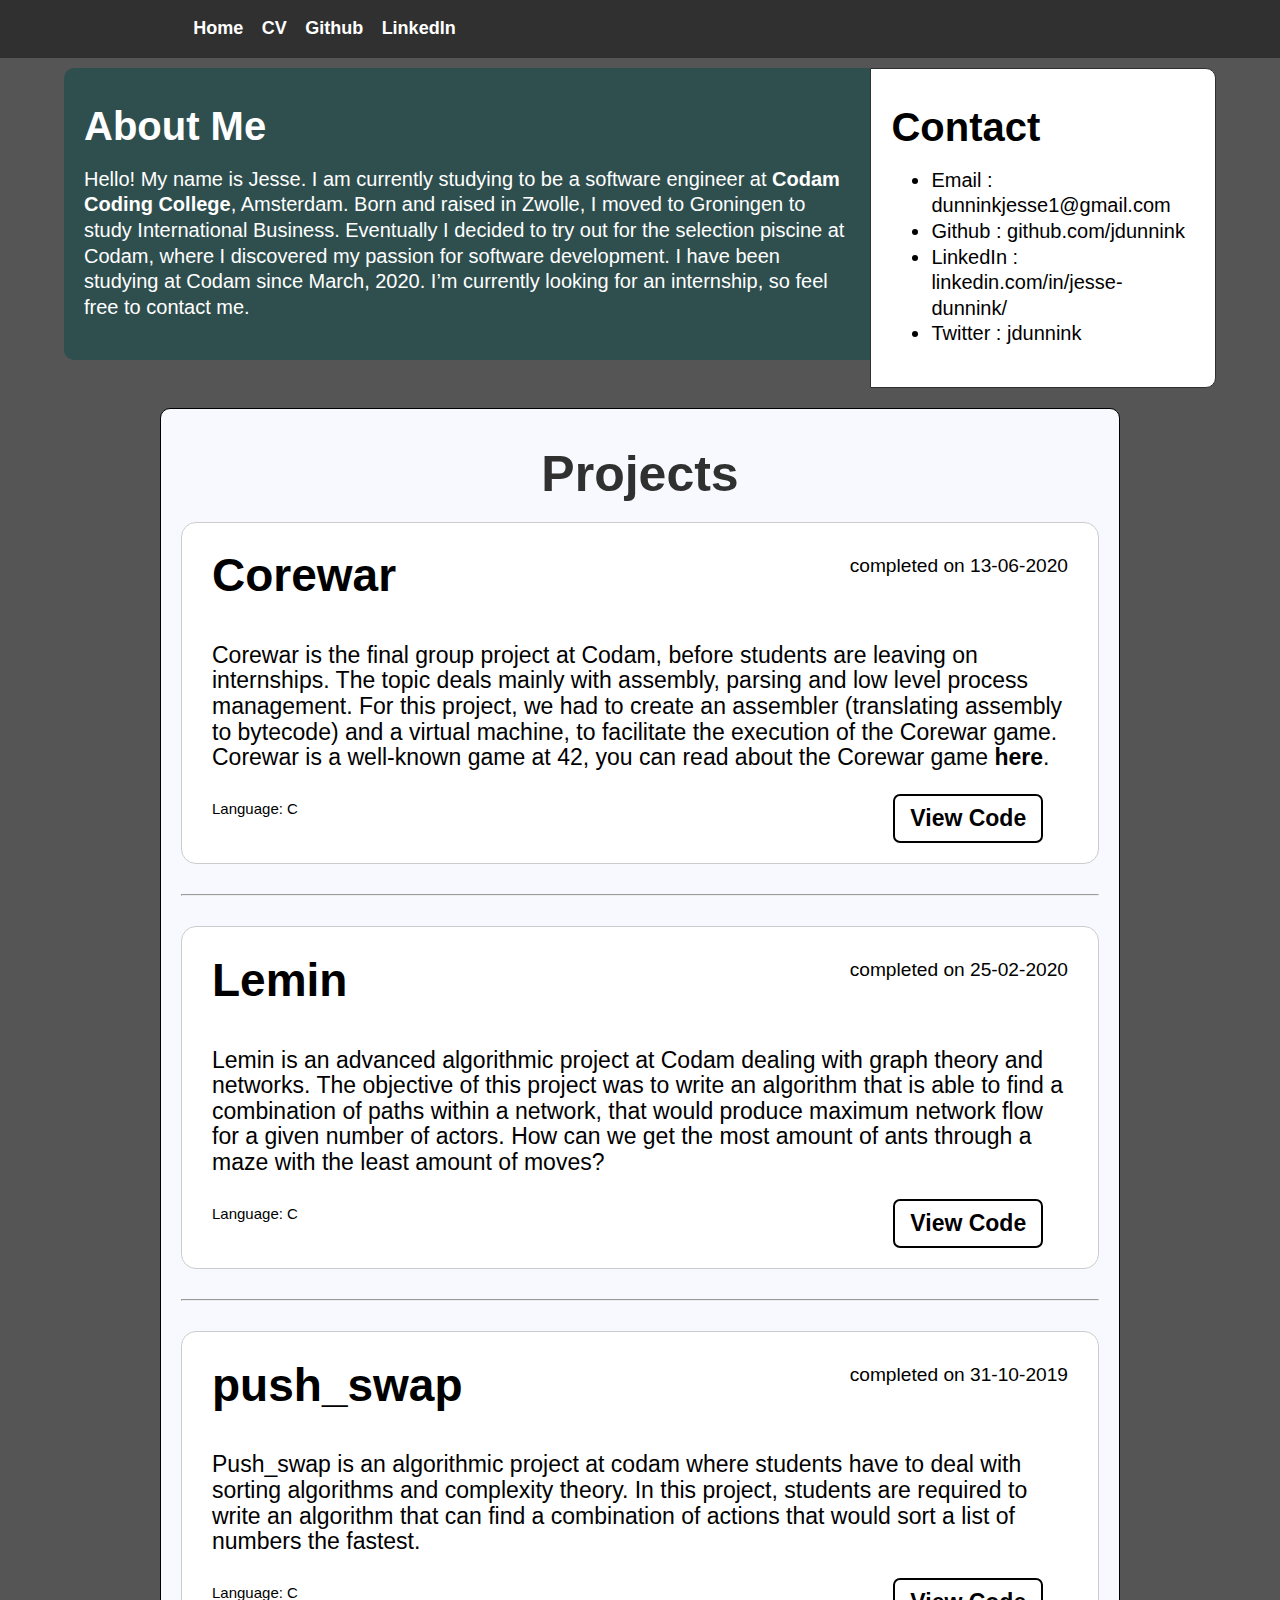
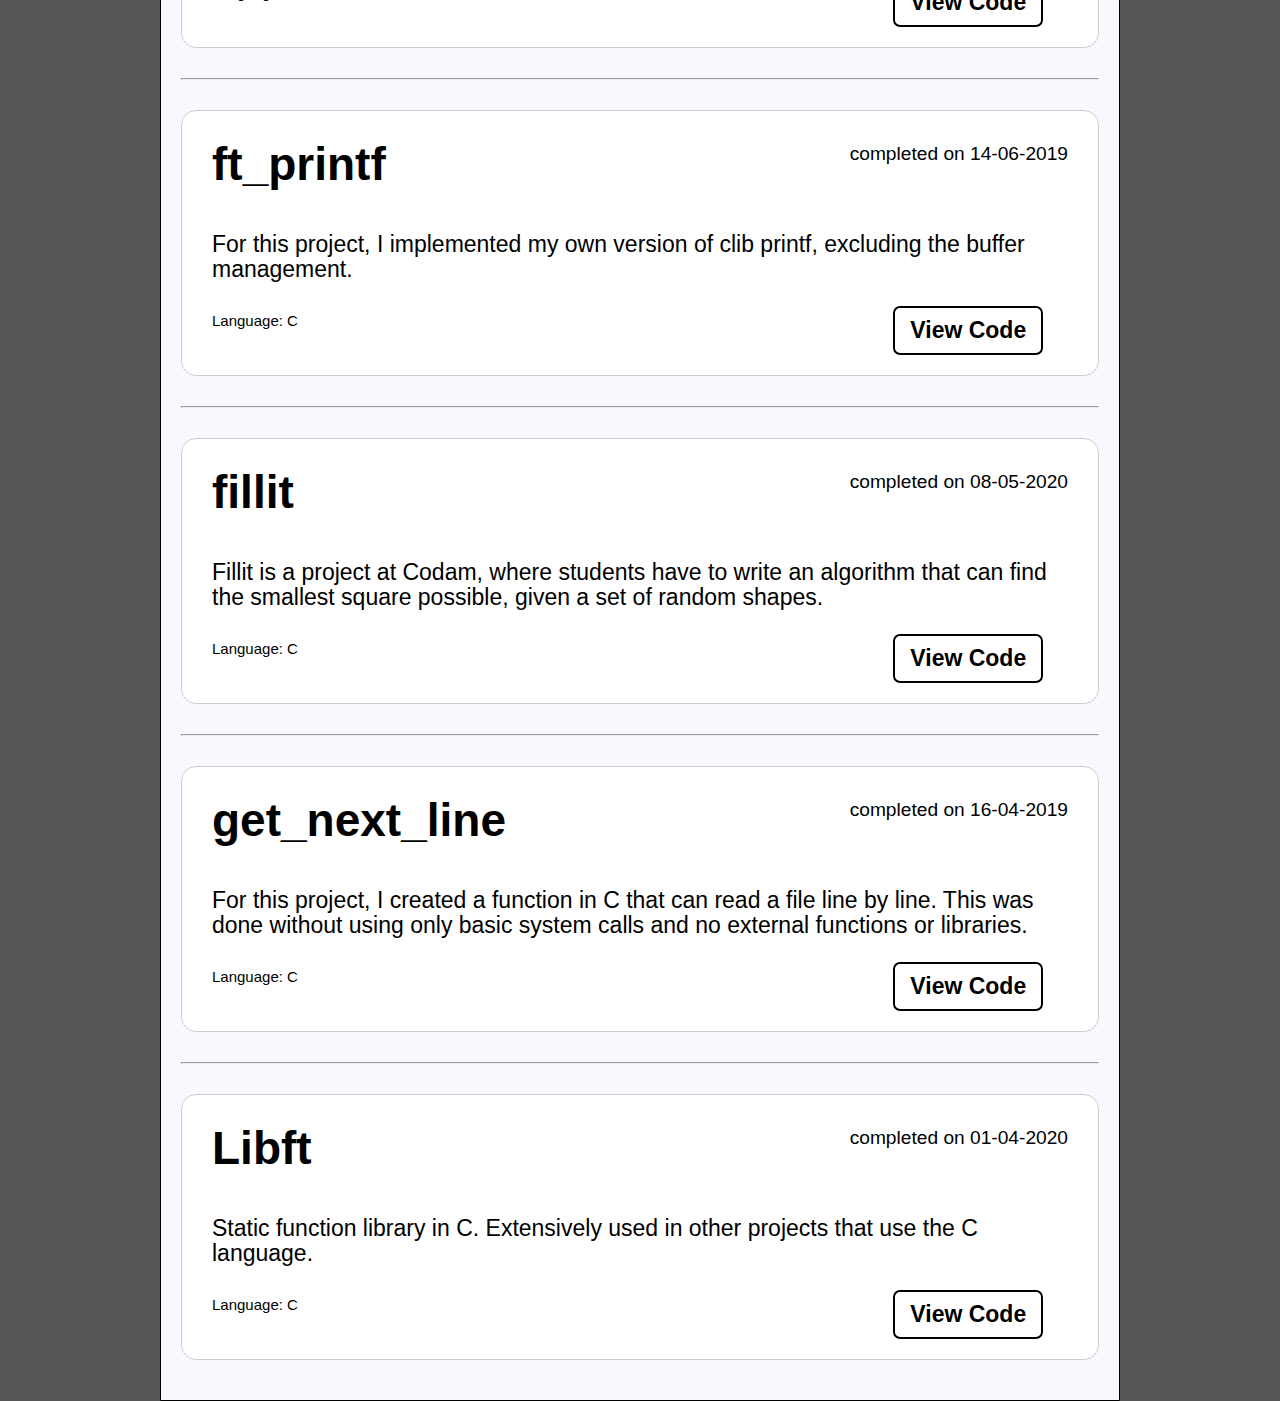
==== commit 5a22073b: "changed cv serve method to just serve the pdf" ====
--- a/index.html
+++ b/index.html
@@ -13,7 +13,7 @@
             <div class="container">
                 <ul>
                     <li><a href='#'>Home</a></li>
-                    <li><a href='html/cv.html'>CV</a></li>
+                    <li><a href='pdf/cv.pdf'>CV</a></li>
                     <li><a href='https://github.com/jdunnink' target="_blank">Github</a></li>
                     <li><a href='https://www.linkedin.com/in/jesse-dunnink/' target="_blank">LinkedIn</a></li>
                 </ul>
--- a/css/style.css
+++ b/css/style.css
@@ -41,7 +41,7 @@
 
 .post{
     border:1px #ccc solid;
-    font-size:20px;
+    font-size:23px;
     padding:10px;
     background-color:White;
     color:black;
@@ -153,6 +153,7 @@
 #about{
     background-color:#2F4F4F;
     color:white;
+    font-size: 20px;
     border-top-left-radius: 10px;
     border-bottom-left-radius: 10px;
     float:left;
@@ -166,6 +167,7 @@
 #contact{
     margin-top: 10px;
     background-color:white;
+    font-size: 20px;
     border: 1px #303030 solid;
     color:black;
     float:right;
@@ -214,6 +216,9 @@
     .lang-note{
         display:none;
     }
+    .author-note{
+        display:none;
+    }
     .code{
         margin-right:33%;
     }
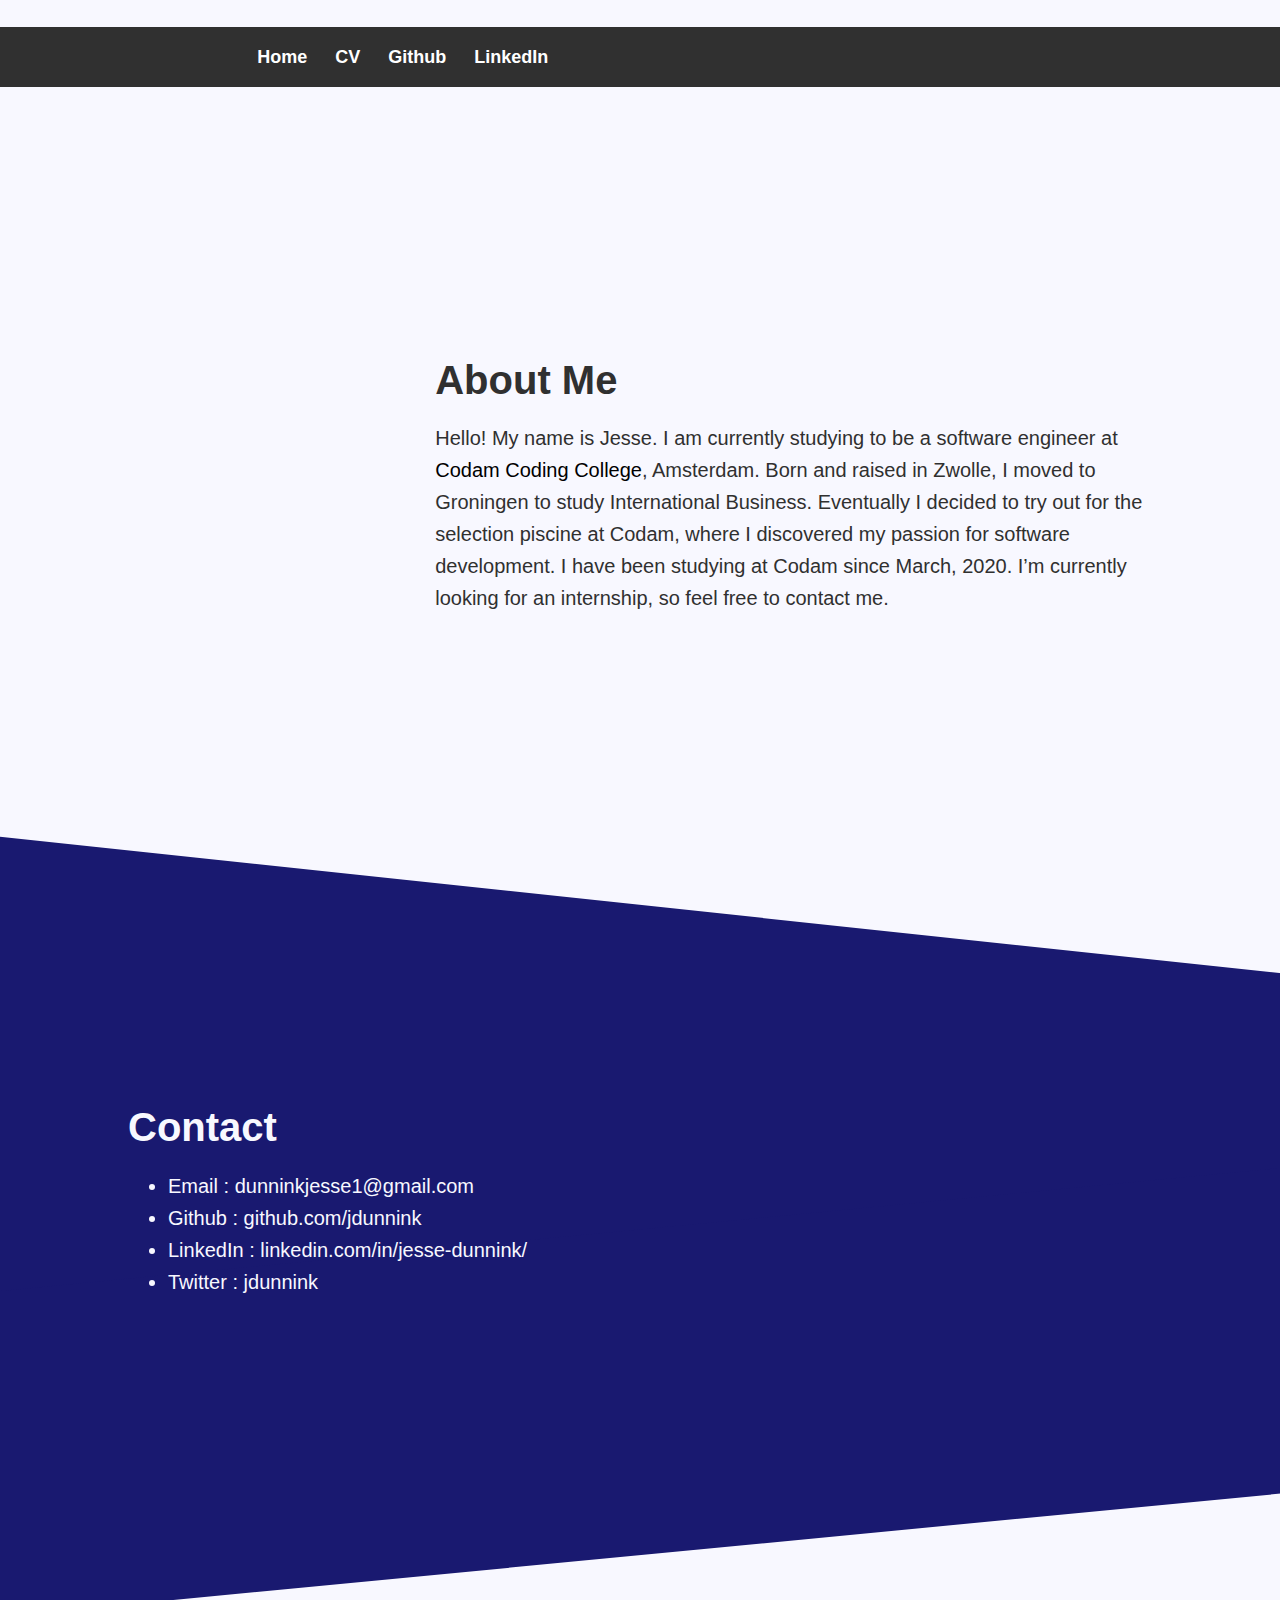
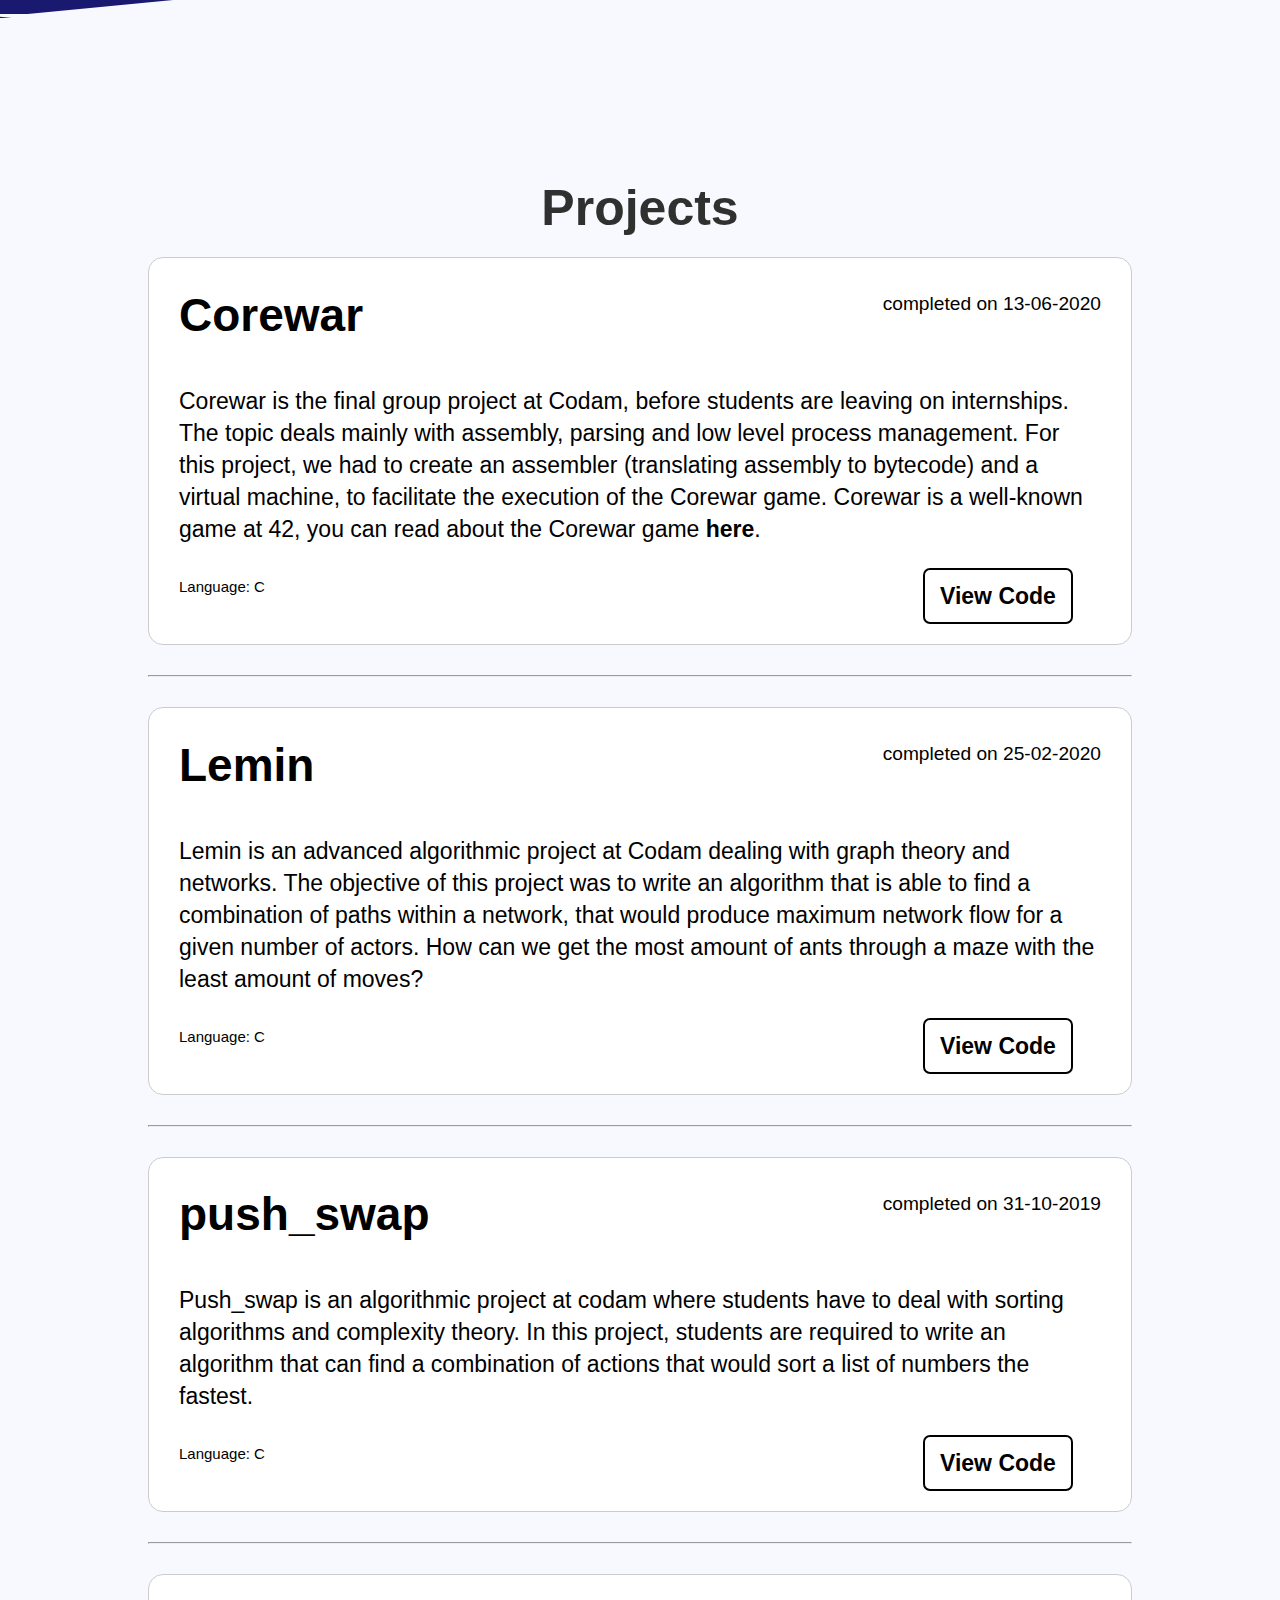
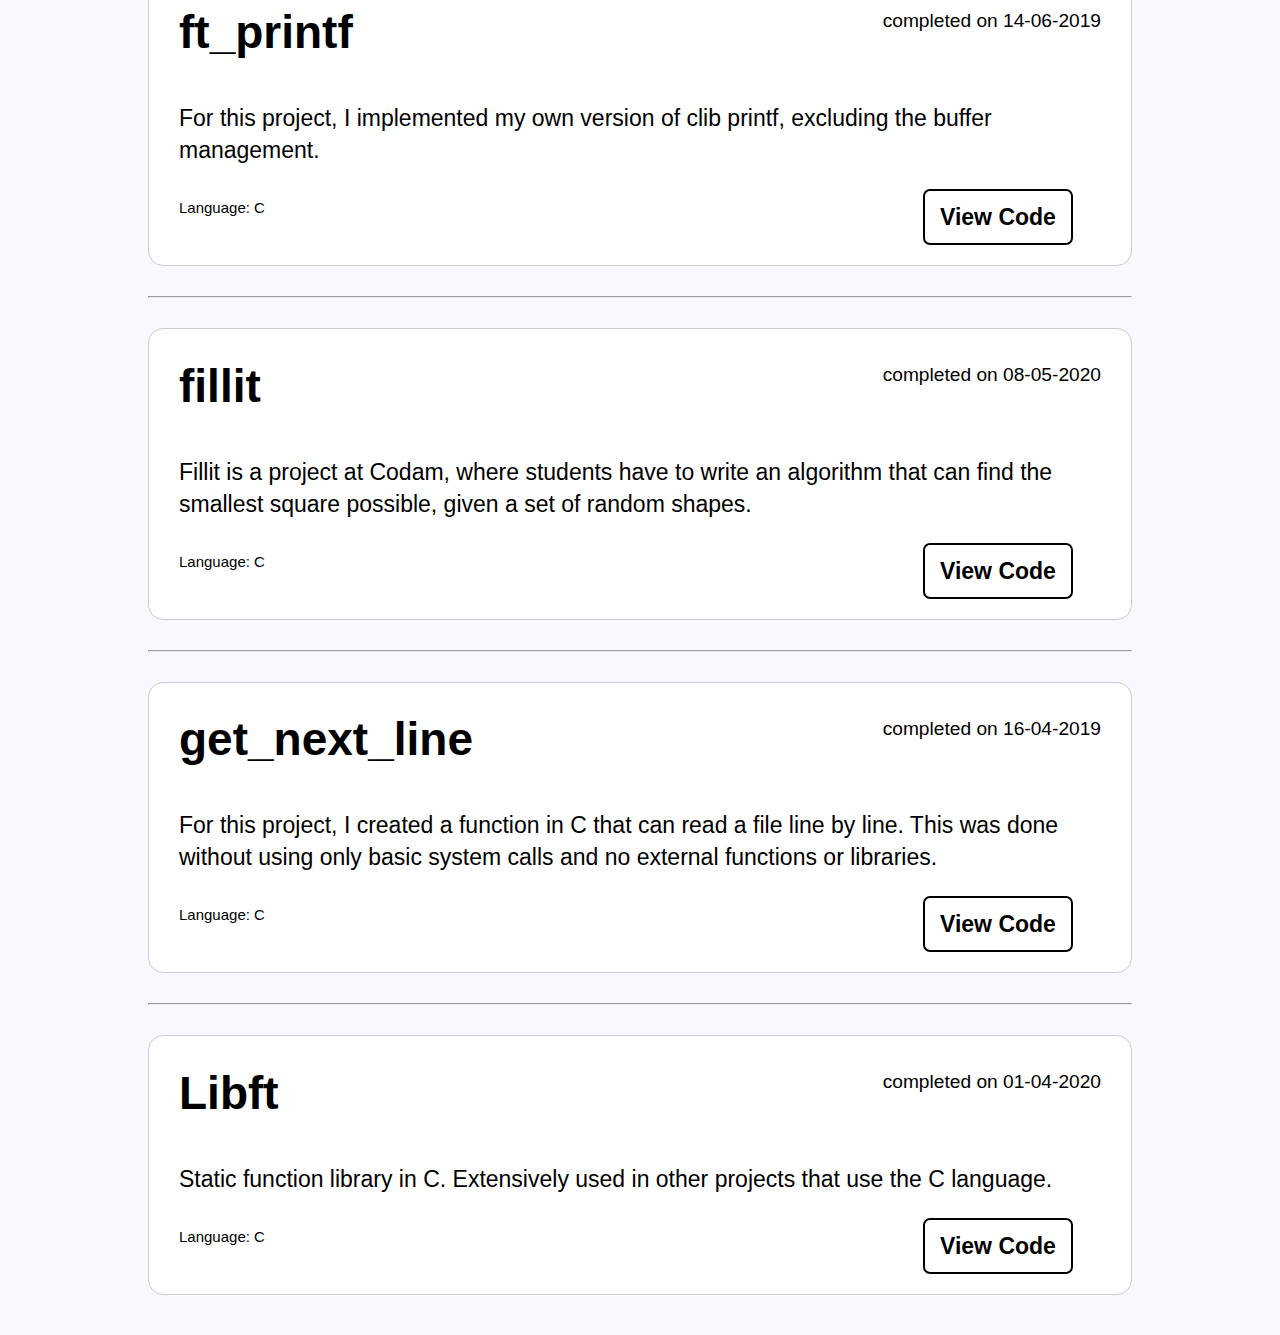
==== commit 7c130615: "added sticky navbar functionality and adjusted css to include custom blue style" ====
--- a/index.html
+++ b/index.html
@@ -9,33 +9,42 @@
 
     <body>
 
+        <h1 id="title"></h1>
+
         <nav id="navbar">
             <div class="container">
-                <ul>
-                    <li><a href='#'>Home</a></li>
-                    <li><a href='pdf/cv.pdf'>CV</a></li>
-                    <li><a href='https://github.com/jdunnink' target="_blank">Github</a></li>
-                    <li><a href='https://www.linkedin.com/in/jesse-dunnink/' target="_blank">LinkedIn</a></li>
-                </ul>
+                <a href='#'>Home</a>
+                <a href='pdf/cv.pdf'>CV</a>
+                <a href='https://github.com/jdunnink' target="_blank">Github</a>
+                <a href='https://www.linkedin.com/in/jesse-dunnink/' target="_blank">LinkedIn</a>
             </div>
         </nav>
 
-        <div class="alt-container">
+        <div class="container">
             <section id="about">
                 <h1>About Me</h1>
                 <p>Hello! My name is Jesse. I am currently studying to be a software engineer at <a href="https://www.codam.nl/en/" target="_blank">Codam Coding College</a>, Amsterdam. Born and raised in Zwolle, I moved to Groningen to study International Business. Eventually I decided to try out for the selection piscine at Codam, where I discovered my passion for software development. I have been studying at Codam since March, 2020. I’m currently looking for an internship, so feel free to contact me.</p>    
             </section>
-            <aside id="contact">
-                <h1>Contact</h1>
-                <ul>
-                    <li>Email       : dunninkjesse1@gmail.com</li>
-                    <li>Github      : github.com/jdunnink</li>
-                    <li>LinkedIn    : linkedin.com/in/jesse-dunnink/</li>
-                    <li>Twitter     :   jdunnink</li>
-                </ul>
-            </aside>
             <div class="clr"></div>
         </div>
+
+
+        <div id="block">
+            <div class="container">
+            <aside id="contact">
+                    <h1>Contact</h1>
+                    <ul>
+                        <li>Email       : dunninkjesse1@gmail.com</li>
+                        <li>Github      : github.com/jdunnink</li>
+                        <li>LinkedIn    : linkedin.com/in/jesse-dunnink/</li>
+                        <li>Twitter     :   jdunnink</li>
+                    </ul>
+                </aside>
+            </div>
+        </div>
+
+
+
 
         <div class="container">
             <section id="timeline">
@@ -120,6 +129,8 @@
                 </article>
             </section>
         </div>
+
+        <script src="js/main.js"></script> 
     </body>
 
     </html>--- a/css/style.css
+++ b/css/style.css
@@ -1,22 +1,14 @@
 body {
-    background-color:#555;
+    background-color:#F8F8FF;
     color: #303030;
     font-family: Arial, Helvetica, sans-serif;
-    font-size: 16px;
+    font-size: 20px;
     line-height:1.6em;
     margin:0;
 }
 
 .container{
-    width: 75%;
-    max-width: 1100px;
-    margin:auto;
-    overflow:hidden;
-}
-
-.alt-container{
-    width: 90%;
-    max-width: 1300px;
+    width: 80%;
     margin:auto;
     overflow:hidden;
 }
@@ -24,11 +16,6 @@
 a{
     text-decoration:none;
     color:#000;
-}
-
-#about a{
-    color:white;
-    font-weight:bold;
 }
 
 a:hover{
@@ -105,8 +92,6 @@
 }
 
 #timeline{
-    border: 1px black solid;
-    background-color:#F8F8FF;
     border-top-left-radius: 10px;
     border-top-right-radius: 10px;
     color:#555;
@@ -122,28 +107,27 @@
 }
 
 #navbar{
-    padding-left:30px;
-    background-color:#303030
+    background-color:#303030;
+    overflow:hidden;
+    padding-left:10%;
+    z-index: 1;
 }
 
-#navbar ul{
-    padding:0;
-    list-style: none;
-}
-
-#navbar li{
-    display:inline;
+.sticky{
+    position: fixed;
+    top: 0;
+    width: 100%; 
 }
 
 #navbar a{
     color:White;
     font-weight:bold;
     text-decoration:none;
+    display:block;
     font-size:18px;
-    padding-right:7px;
-    padding-left:7px;
-    padding-top:14px;
-    padding-bottom:16px;
+    padding: 14px;
+    float:left;
+    text-align:center;
 }
 
 #navbar a:hover{
@@ -151,32 +135,30 @@
 }
 
 #about{
-    background-color:#2F4F4F;
-    color:white;
+    color:#303030;
     font-size: 20px;
-    border-top-left-radius: 10px;
-    border-bottom-left-radius: 10px;
-    float:left;
-    padding:20px;
+    float:right;
+    margin-top:250px;
+    margin-bottom:100px;
     width:70%;
-    margin-top:10px;
     box-sizing:border-box;
+}
 
+#block{
+    background-image: url("../img/descending_midmight_blue.png");
+    width:100%;
+    height:784px;
+    margin-top:100px;
+    margin-bottom:100px;
+    position:relative;
 }
 
 #contact{
-    margin-top: 10px;
-    background-color:white;
+    color:#F8F8FF;
     font-size: 20px;
-    border: 1px #303030 solid;
-    color:black;
-    float:right;
-    border-top-right-radius: 10px;
-    border-bottom-right-radius: 10px;
-    padding:20px;
-    width:30%;
-    box-sizing:border-box;
-    min-width: 300px;
+    position:absolute;
+    top:250px;
+    left:10%;
 }
 
 .lang-note{
@@ -184,31 +166,11 @@
     padding-left: 20px;
 }
 
-#cv-header{
-    font-size: 50px;
-    text-align:center;
-    color:#303030;
-}
+
 
 @media(max-width:1250px){
-    #contact{
-        width:100%;
-        float:none;
-        border-top-left-radius: 10px;
-        border-bottom-left-radius: 10px;
-    }
     #about{
         width:100%;
-        float:none;
-        border-top-right-radius: 10px;
-        border-bottom-right-radius: 10px;
-    }
-    .container{
-        width:100%;
-    }
-
-    #timeline{
-        border-radius:0px;
     }
 }
 
@@ -222,7 +184,4 @@
     .code{
         margin-right:33%;
     }
-    #cv-header{
-        font-size:30px;
-    }
 }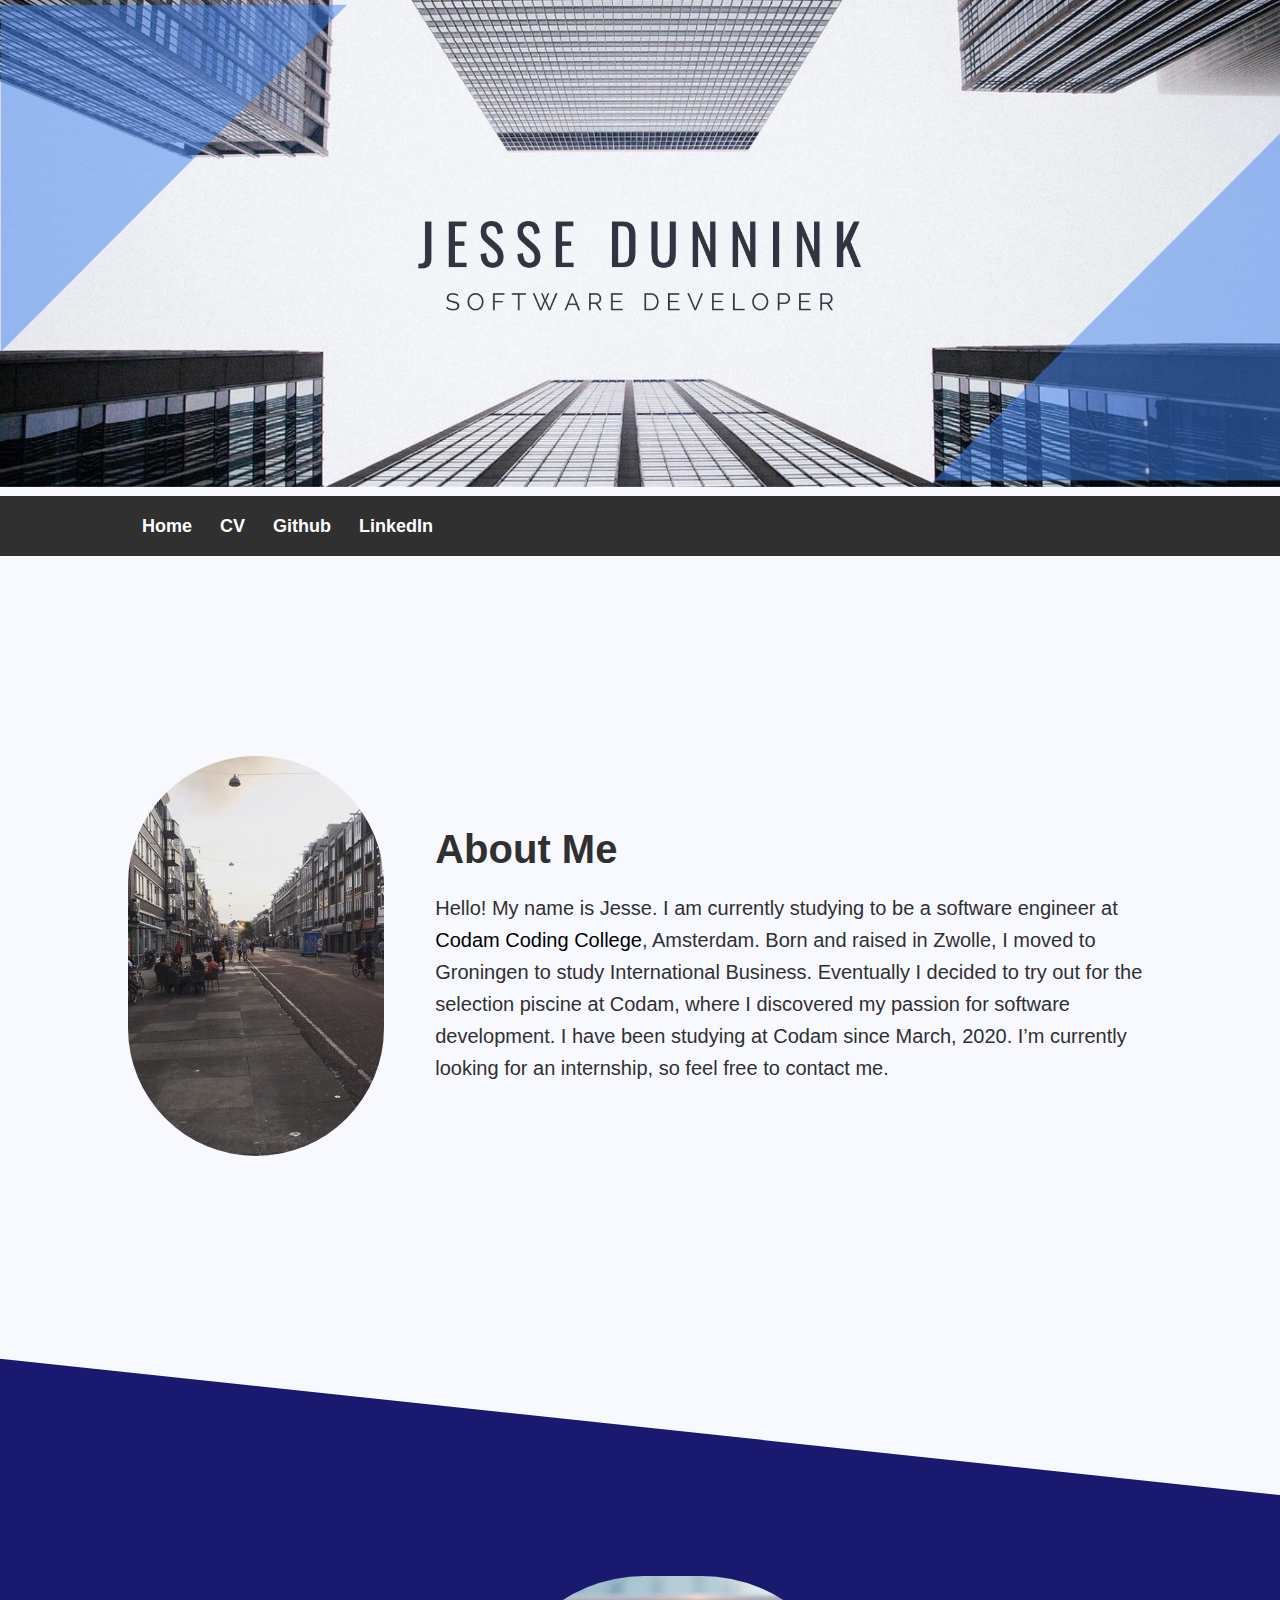
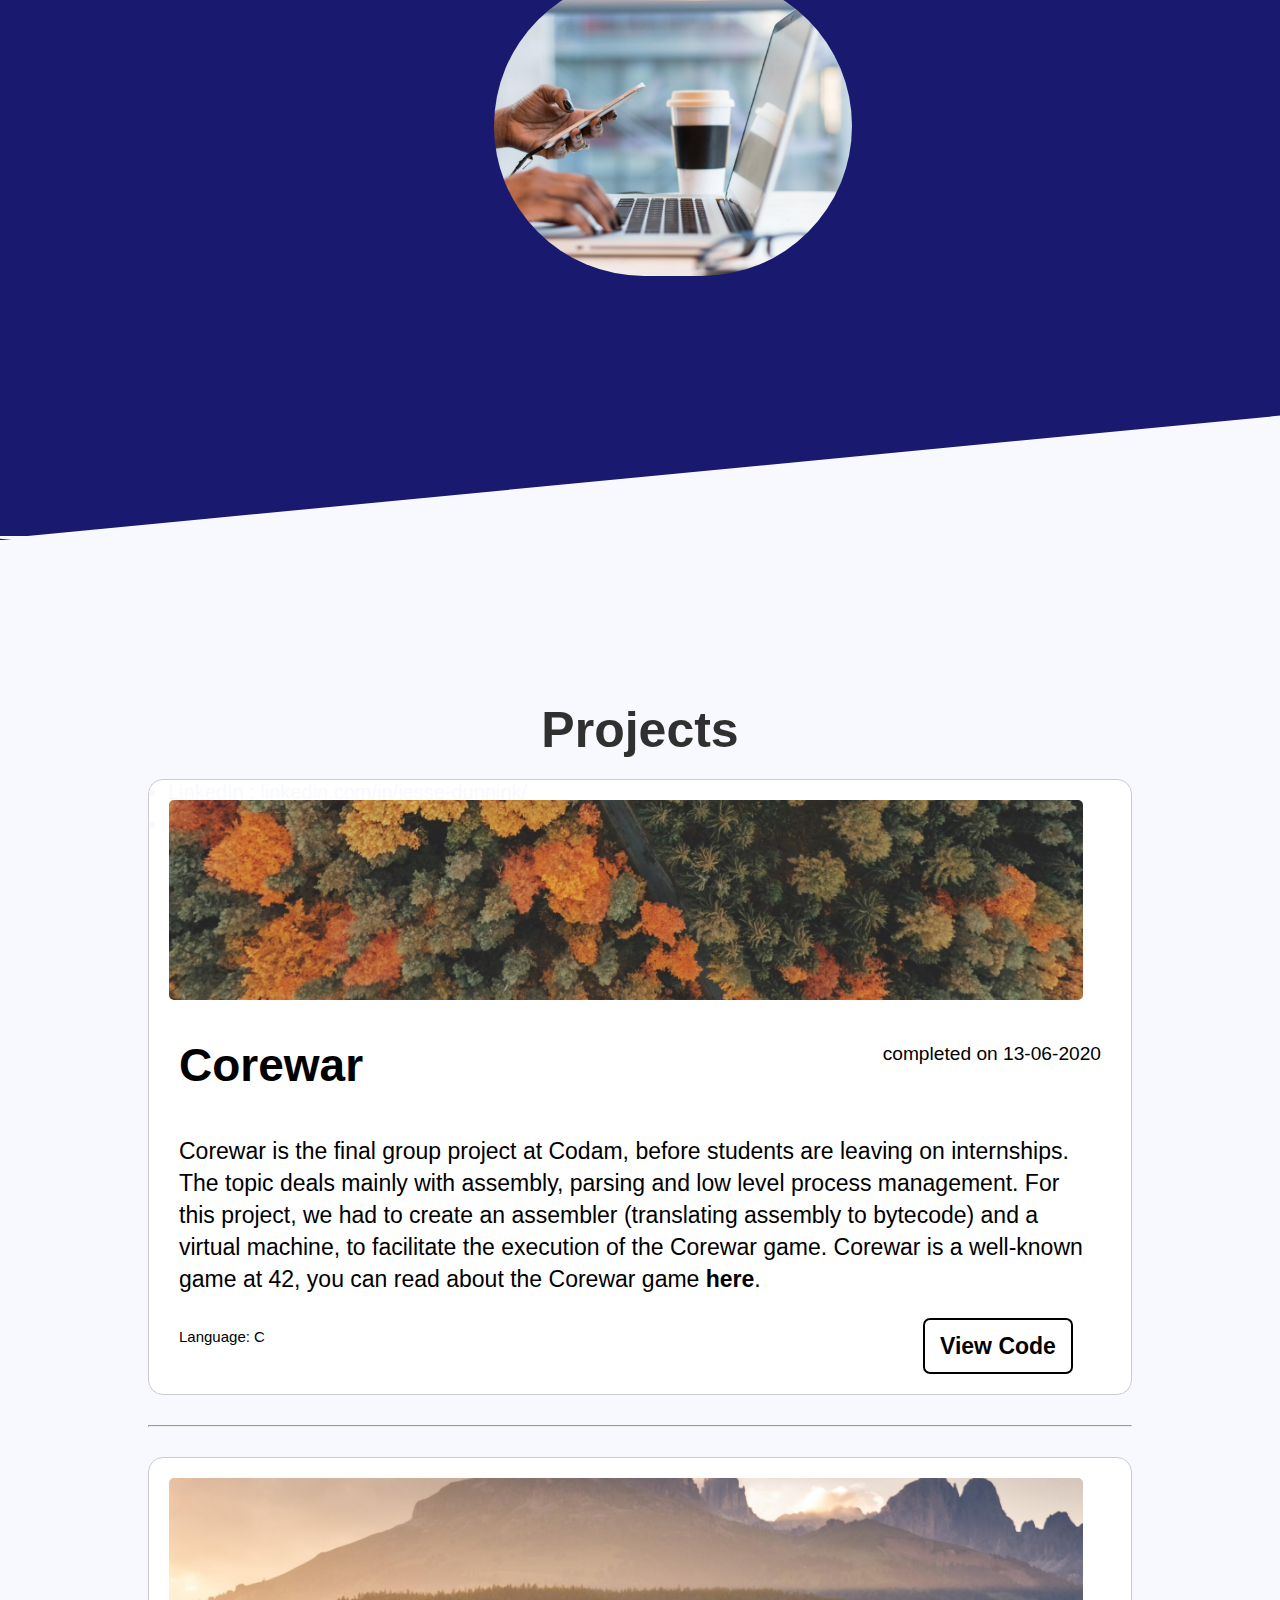
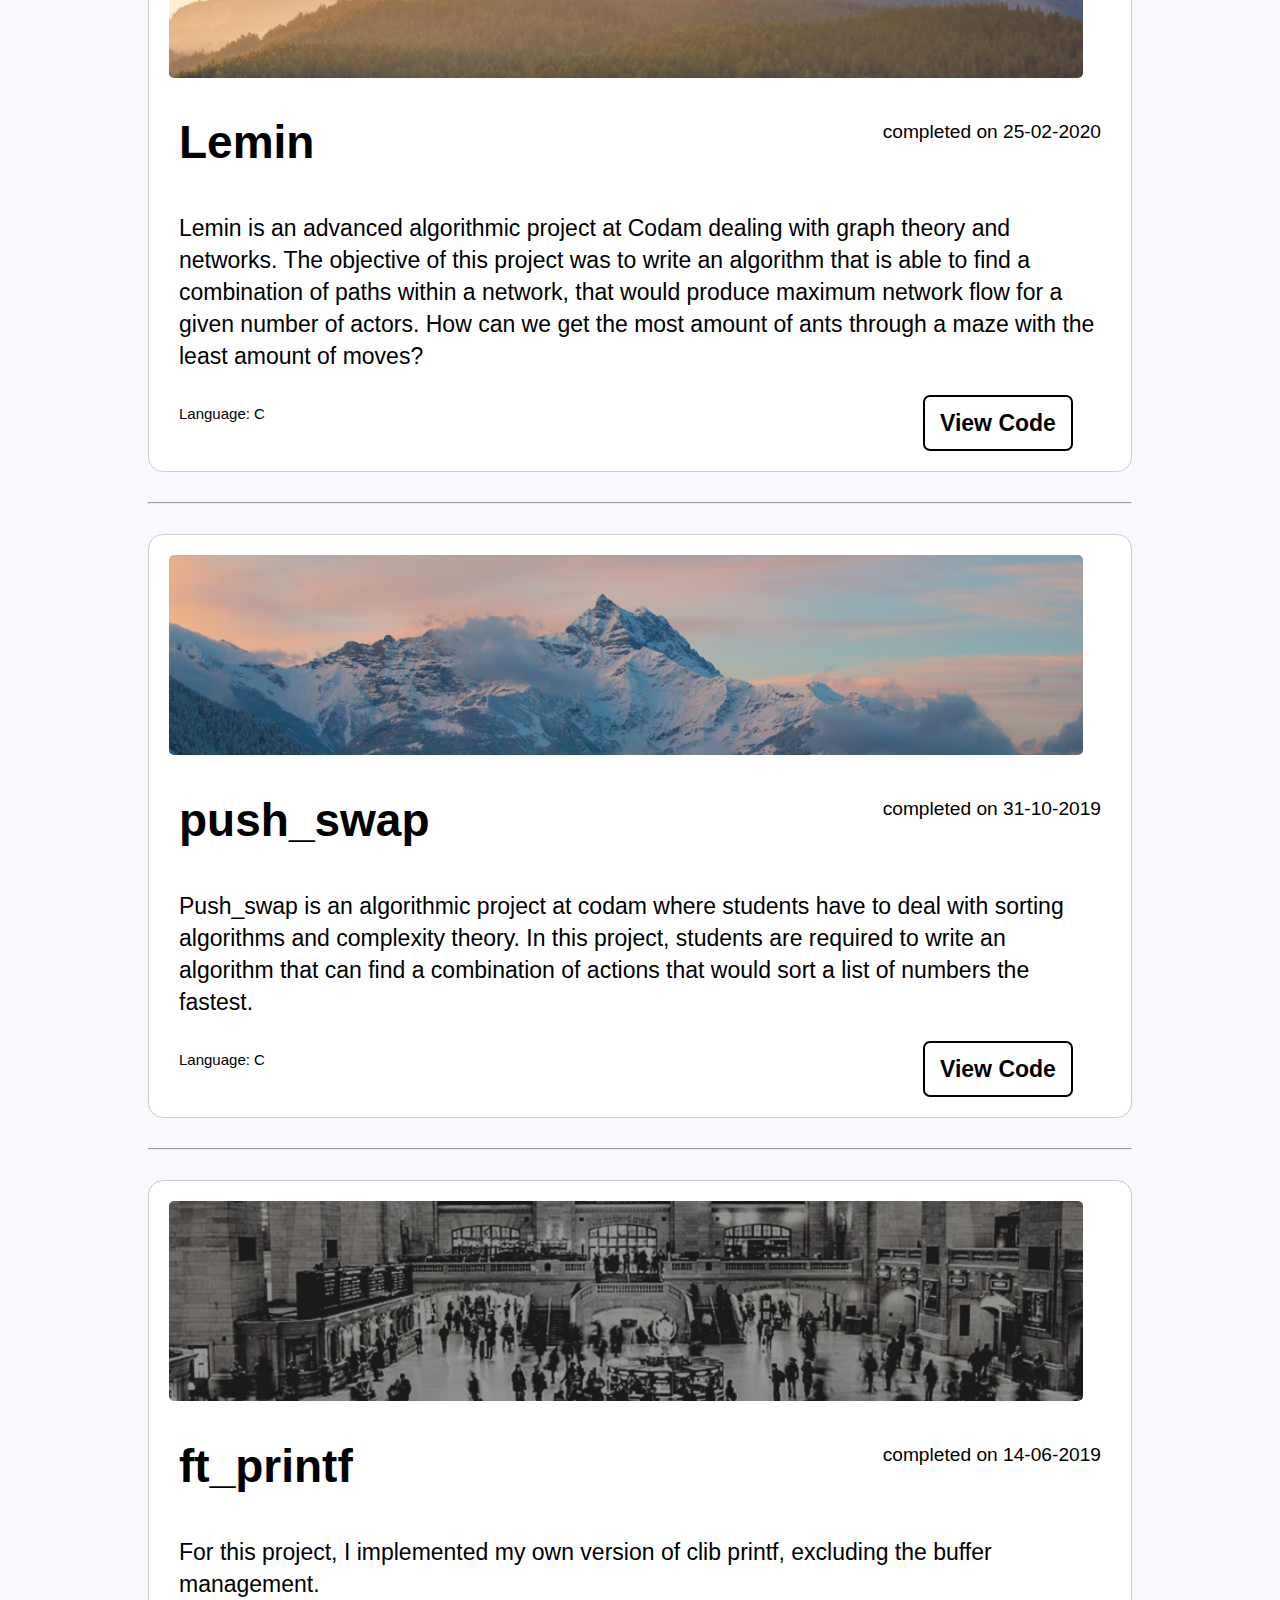
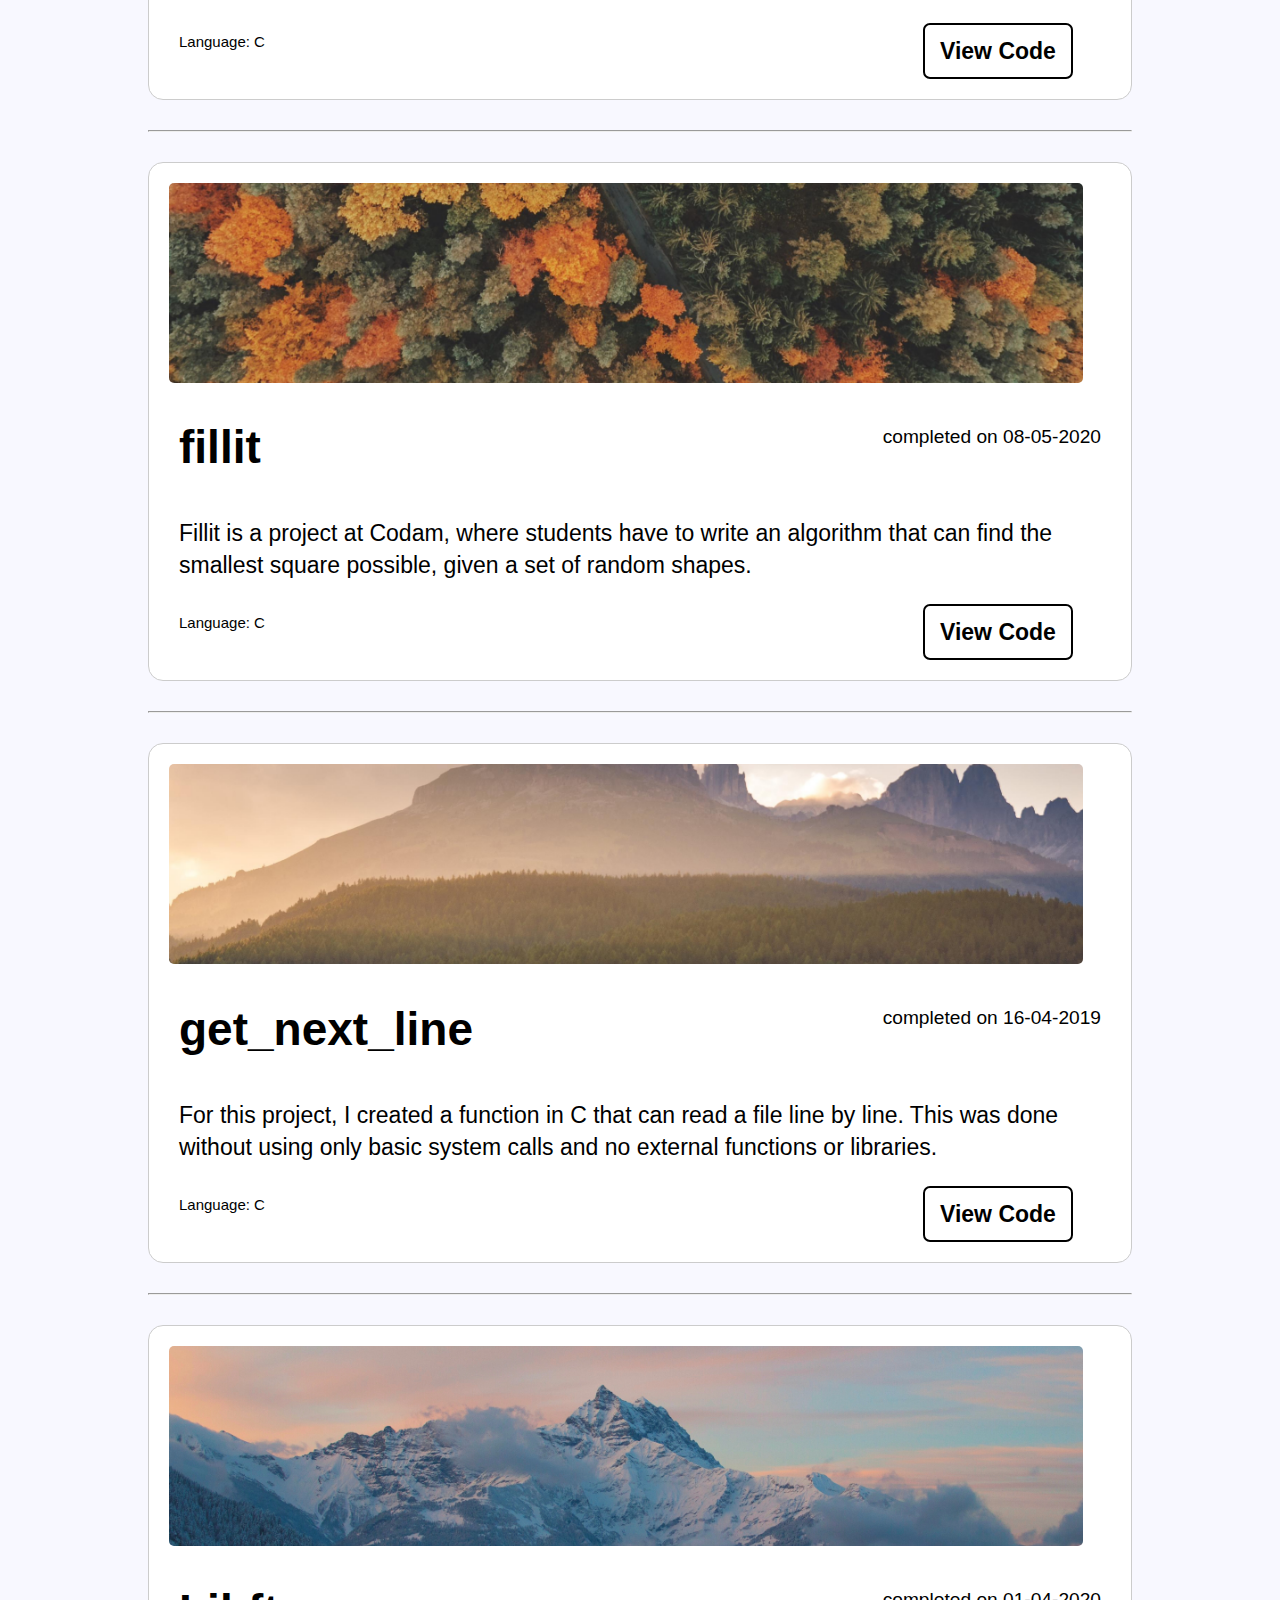
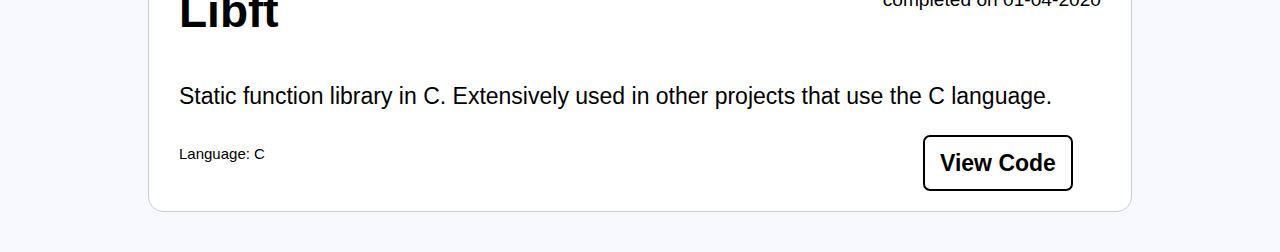
==== commit 50b3433c: "added images // adjusted sticky navbar to just use css instead of js" ====
--- a/index.html
+++ b/index.html
@@ -9,18 +9,18 @@
 
     <body>
 
-        <h1 id="title"></h1>
+        <img id="cover" src="img/JEsse_DUNNINK.png">
 
         <nav id="navbar">
-            <div class="container">
-                <a href='#'>Home</a>
-                <a href='pdf/cv.pdf'>CV</a>
-                <a href='https://github.com/jdunnink' target="_blank">Github</a>
-                <a href='https://www.linkedin.com/in/jesse-dunnink/' target="_blank">LinkedIn</a>
-            </div>
+            <a href='#'>Home</a>
+            <a href='pdf/cv.pdf'>CV</a>
+            <a href='https://github.com/jdunnink' target="_blank">Github</a>
+            <a href='https://www.linkedin.com/in/jesse-dunnink/' target="_blank">LinkedIn</a>
         </nav>
 
         <div class="container">
+            <img id="about-img" src="img/pijp.jpg">
+            </section>
             <section id="about">
                 <h1>About Me</h1>
                 <p>Hello! My name is Jesse. I am currently studying to be a software engineer at <a href="https://www.codam.nl/en/" target="_blank">Codam Coding College</a>, Amsterdam. Born and raised in Zwolle, I moved to Groningen to study International Business. Eventually I decided to try out for the selection piscine at Codam, where I discovered my passion for software development. I have been studying at Codam since March, 2020. I’m currently looking for an internship, so feel free to contact me.</p>    
@@ -31,6 +31,7 @@
 
         <div id="block">
             <div class="container">
+            <img id="contact-img" src="img/contact.png">
             <aside id="contact">
                     <h1>Contact</h1>
                     <ul>
@@ -40,8 +41,10 @@
                         <li>Twitter     :   jdunnink</li>
                     </ul>
                 </aside>
+                <div class="clr"></div>
             </div>
         </div>
+
 
 
 
@@ -50,6 +53,7 @@
             <section id="timeline">
                 <h1 id="timeline-header">Projects</h1>
                 <article class="post">
+                    <img class="post-img" src="img/post-1.png">
                     <h1 class="post-title">Corewar</h1>
                     <small class="author-note">completed on 13-06-2020</small>
                     <div class="clr"></div>
@@ -61,6 +65,7 @@
                 </article>
                 <hr class="default-hr">
                 <article class="post">
+                    <img class="post-img" src="img/post-2.png">
                     <h1 class="post-title">Lemin</h1>
                     <small class="author-note">completed on 25-02-2020</small>
                     <div class="clr"></div>
@@ -74,6 +79,7 @@
                 </article>
                 <hr class="default-hr">
                 <article class="post">
+                    <img class="post-img" src="img/post-3.png">
                     <h1 class="post-title">push_swap</h1>
                     <small class="author-note">completed on 31-10-2019</small>
                     <div class="clr"></div>
@@ -85,6 +91,7 @@
                 </article>
                 <hr class="default-hr">
                 <article class="post">
+                    <img class="post-img" src="img/post-4.png">
                     <h1 class="post-title">ft_printf</h1>
                     <small class="author-note">completed on 14-06-2019</small>
                     <div class="clr"></div>
@@ -96,6 +103,7 @@
                 </article>
                 <hr class="default-hr">
                 <article class="post">
+                    <img class="post-img" src="img/post-1.png">
                     <h1 class="post-title">fillit</h1>
                     <small class="author-note">completed on 08-05-2020</small>
                     <div class="clr"></div>
@@ -107,6 +115,7 @@
                 </article>
                 <hr class="default-hr">
                 <article class="post">
+                    <img class="post-img" src="img/post-2.png">
                     <h1 class="post-title">get_next_line</h1>
                     <small class="author-note">completed on 16-04-2019</small>
                     <div class="clr"></div>
@@ -118,6 +127,7 @@
                 </article>
                 <hr class="default-hr">
                 <article class="post">
+                    <img class="post-img" src="img/post-3.png">
                     <h1 class="post-title">Libft</h1>
                     <small class="author-note">completed on 01-04-2020</small>
                     <div class="clr"></div>
@@ -130,7 +140,6 @@
             </section>
         </div>
 
-        <script src="js/main.js"></script> 
     </body>
 
     </html>--- a/css/style.css
+++ b/css/style.css
@@ -7,23 +7,121 @@
     margin:0;
 }
 
+a{
+    text-decoration:none;
+    color:#000;
+}
+
+a:hover{
+    color:red;
+}
+
+a:active{
+    color:green;
+}
+
 .container{
     width: 80%;
     margin:auto;
     overflow:hidden;
 }
 
-a{
+.clr{
+    clear:both;
+}
+
+#cover{
+    width: 100%;
+
+}
+
+#navbar{
+    background-color:#303030;
+    overflow:hidden;
+    padding-left:10%;
+    z-index: 1;
+    position:sticky;
+    top:0;
+}
+
+
+#navbar a{
+    color:White;
+    font-weight:bold;
     text-decoration:none;
-    color:#000;
-}
-
-a:hover{
-    color:red;
-}
-
-a:active{
-    color:green;
+    display:block;
+    font-size:18px;
+    padding: 14px;
+    float:left;
+    text-align:center;
+}
+
+#navbar a:hover{
+    color:#555;
+}
+
+#about-img{
+    float:left;
+    width:25%;
+    height: 400px;
+    object-fit: cover;
+    margin-top:200px;
+    margin-bottom:100px;
+    box-sizing:border-box;
+    border-radius: 150px;
+}
+
+#about{
+    color:#303030;
+    font-size: 20px;
+    float:right;
+    margin-top:250px;
+    margin-bottom:100px;
+    width:70%;
+    box-sizing:border-box;
+}
+
+#block{
+    background-image: url("../img/descending_midmight_blue.png");
+    width:100%;
+    height:784px;
+    margin-top:100px;
+    margin-bottom:100px;
+}
+
+#contact-img{
+    float:right;
+    width:35%;
+    height: 300px;
+    object-fit: cover;
+    margin-top:220px;
+    margin-bottom:100px;
+    margin-right:300px;
+    box-sizing:border-box;
+    border-radius: 150px;
+}
+
+#contact{
+    color:#F8F8FF;
+    font-size: 20px;
+    float:left;
+    margin-top:250px;
+    margin-bottom:100px;
+    width:40%;
+    box-sizing:border-box;
+}
+
+.button{
+    border-radius:7px;
+    padding:10px 15px;
+    border:2px black solid;
+    font-weight:bold;
+    background-color:white;
+}
+
+.button:hover{
+    background:#303030;
+    color:#fff;
 }
 
 .post{
@@ -37,6 +135,15 @@
     padding-bottom:20px;
 }
 
+.post-img{
+    padding:10px;
+    height: 200px;
+    width:95%;
+    border-radius: 15px;
+    object-fit:cover;
+    margin:auto;
+}
+
 .post h1{
     margin-left:20px;
     float:left;
@@ -44,23 +151,6 @@
 
 .post a{
     font-weight:bold;
-}
-
-.author-note{
-    float:right;
-    margin-top:20px;
-    margin-right:20px;
-}
-
-.read{
-    float:right;
-    margin-right: 5%;
-    display:none;
-}
-
-.code{
-    float:right;
-    margin-right: 5%;
 }
 
 .post p{
@@ -68,17 +158,24 @@
     margin-right: 20px;
 }
 
-.clr{
-    clear:both;
-}
-
-.button{
-    border-radius:7px;
-    padding:10px 15px;
-    border:2px black solid;
-    font-weight:bold;
-    background-color:white;
-}
+.author-note{
+    float:right;
+    margin-top:20px;
+    margin-right:20px;
+}
+
+.read{
+    float:right;
+    margin-right: 5%;
+    display:none;
+}
+
+.code{
+    float:right;
+    margin-right: 5%;
+}
+
+
 
 #timeline-header{
     font-size: 50px;
@@ -86,10 +183,7 @@
     color:#303030;
 }
 
-.button:hover{
-    background:#303030;
-    color:#fff;
-}
+
 
 #timeline{
     border-top-left-radius: 10px;
@@ -106,12 +200,7 @@
     margin-bottom:30px;
 }
 
-#navbar{
-    background-color:#303030;
-    overflow:hidden;
-    padding-left:10%;
-    z-index: 1;
-}
+
 
 .sticky{
     position: fixed;
@@ -119,47 +208,11 @@
     width: 100%; 
 }
 
-#navbar a{
-    color:White;
-    font-weight:bold;
-    text-decoration:none;
-    display:block;
-    font-size:18px;
-    padding: 14px;
-    float:left;
-    text-align:center;
-}
-
-#navbar a:hover{
-    color:#555;
-}
-
-#about{
-    color:#303030;
-    font-size: 20px;
-    float:right;
-    margin-top:250px;
-    margin-bottom:100px;
-    width:70%;
-    box-sizing:border-box;
-}
-
-#block{
-    background-image: url("../img/descending_midmight_blue.png");
-    width:100%;
-    height:784px;
-    margin-top:100px;
-    margin-bottom:100px;
-    position:relative;
-}
-
-#contact{
-    color:#F8F8FF;
-    font-size: 20px;
-    position:absolute;
-    top:250px;
-    left:10%;
-}
+
+
+
+
+
 
 .lang-note{
     font-size:15px;
@@ -168,17 +221,30 @@
 
 
 
+
 @media(max-width:1250px){
     #about{
         width:100%;
     }
-}
-
-@media(max-width:500px){
+    #about-img{
+        display:none;
+    }
+    #contact{
+        width:100%;
+    }
+    #contact-img{
+        display:none;
+    }
+}
+
+@media(max-width:600px){
     .lang-note{
         display:none;
     }
     .author-note{
+        display:none;
+    }
+    .post-img{
         display:none;
     }
     .code{
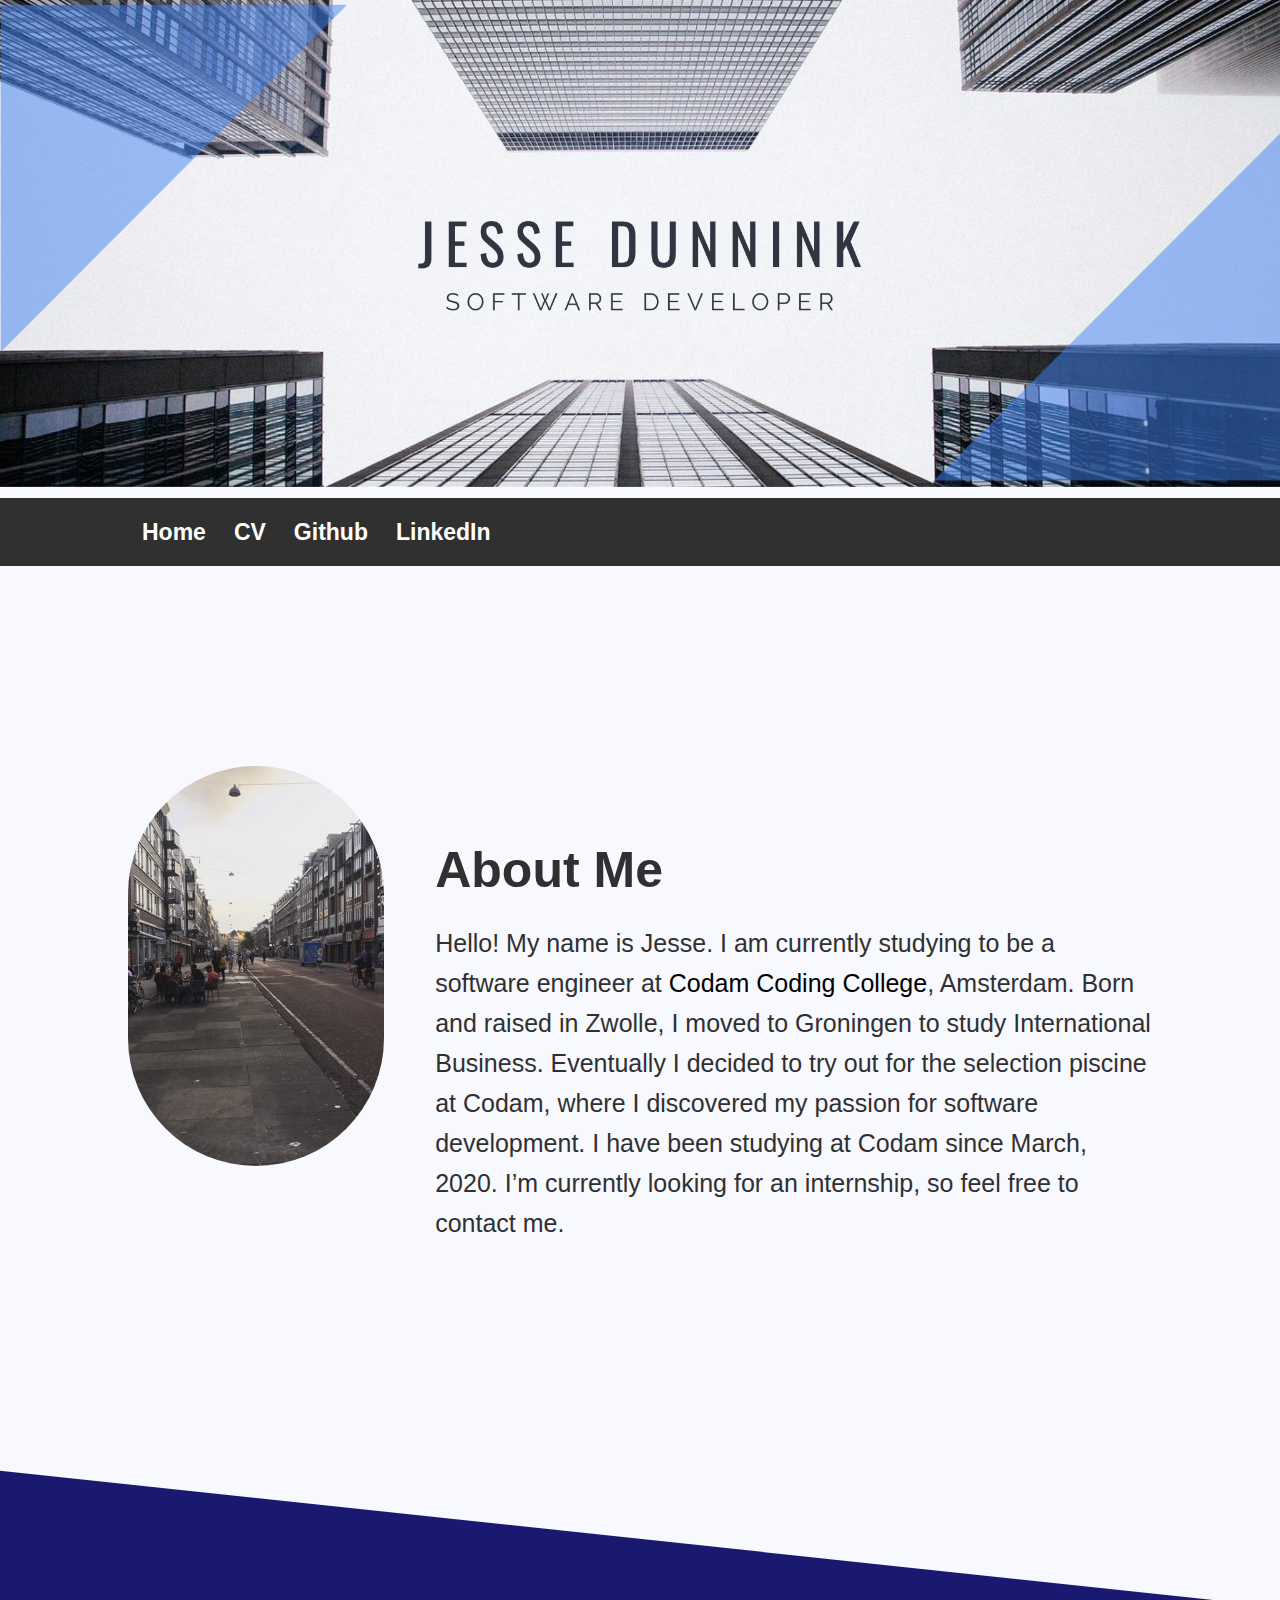
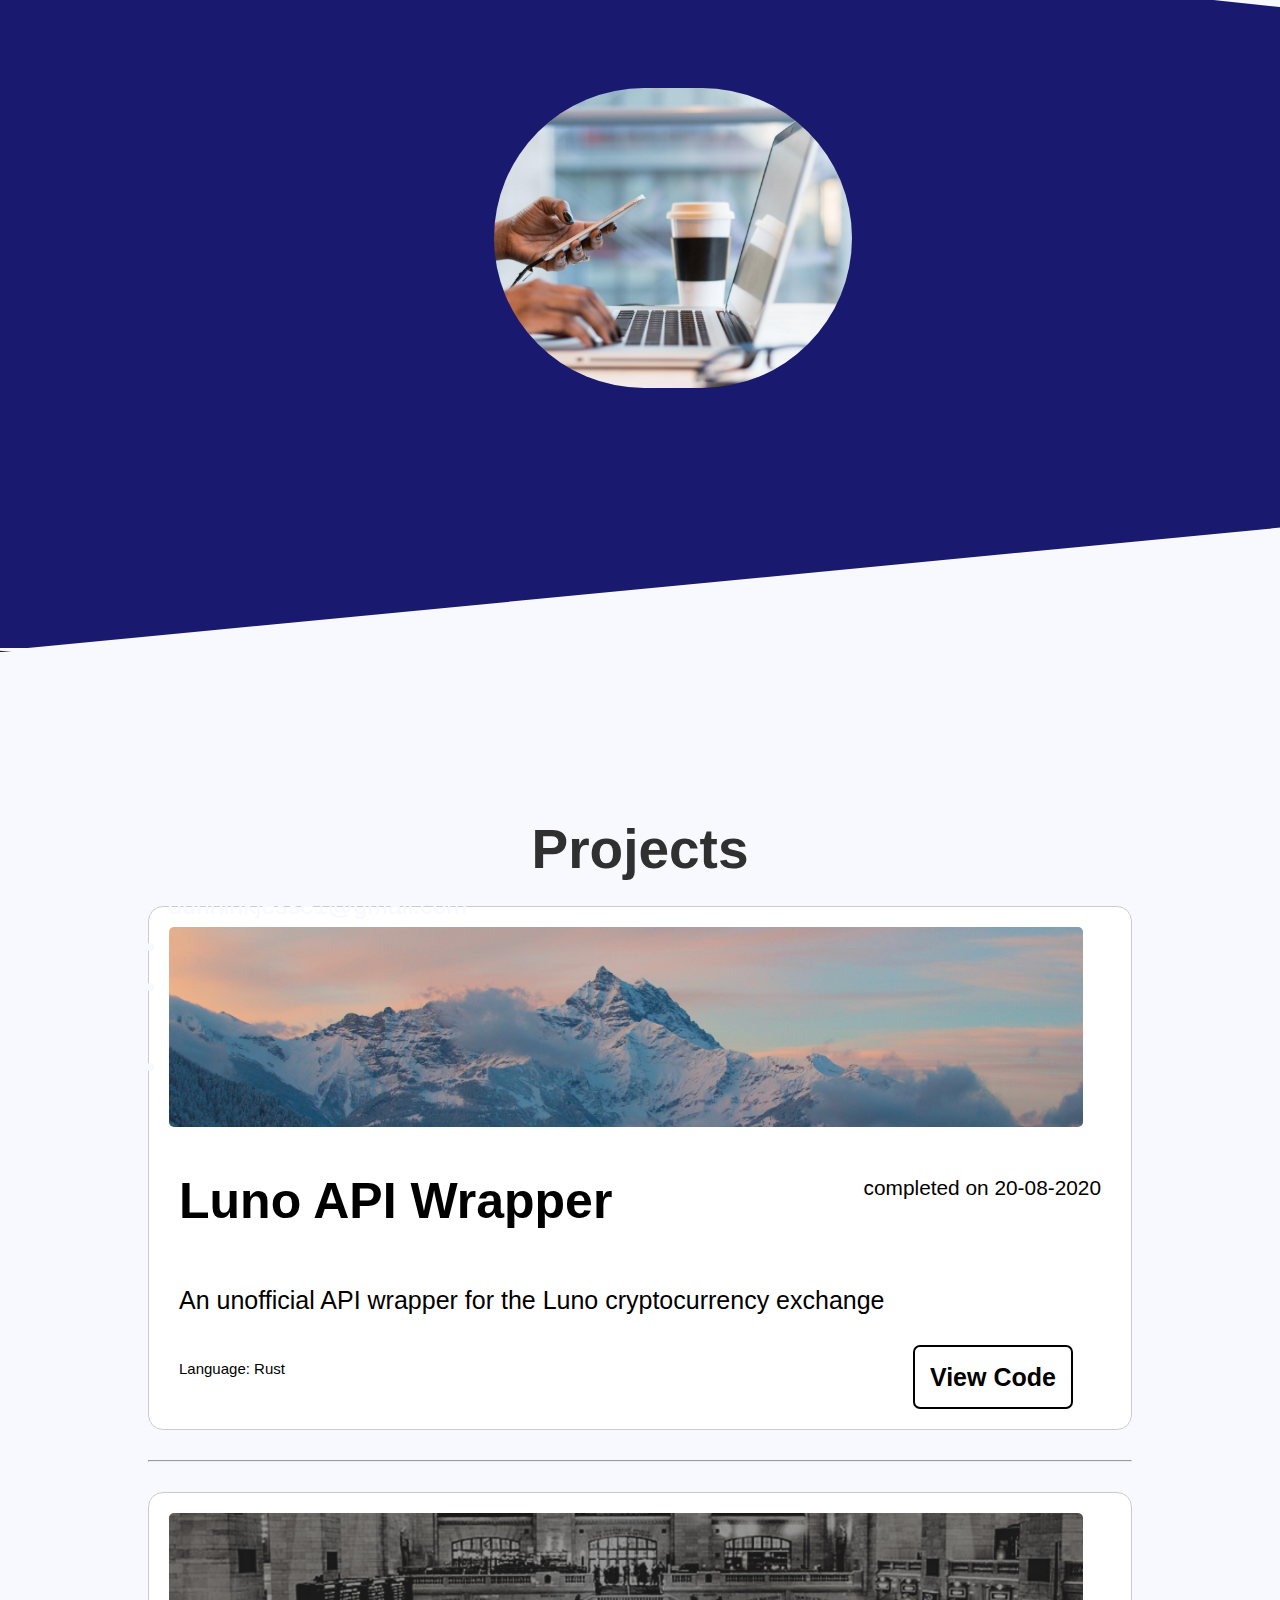
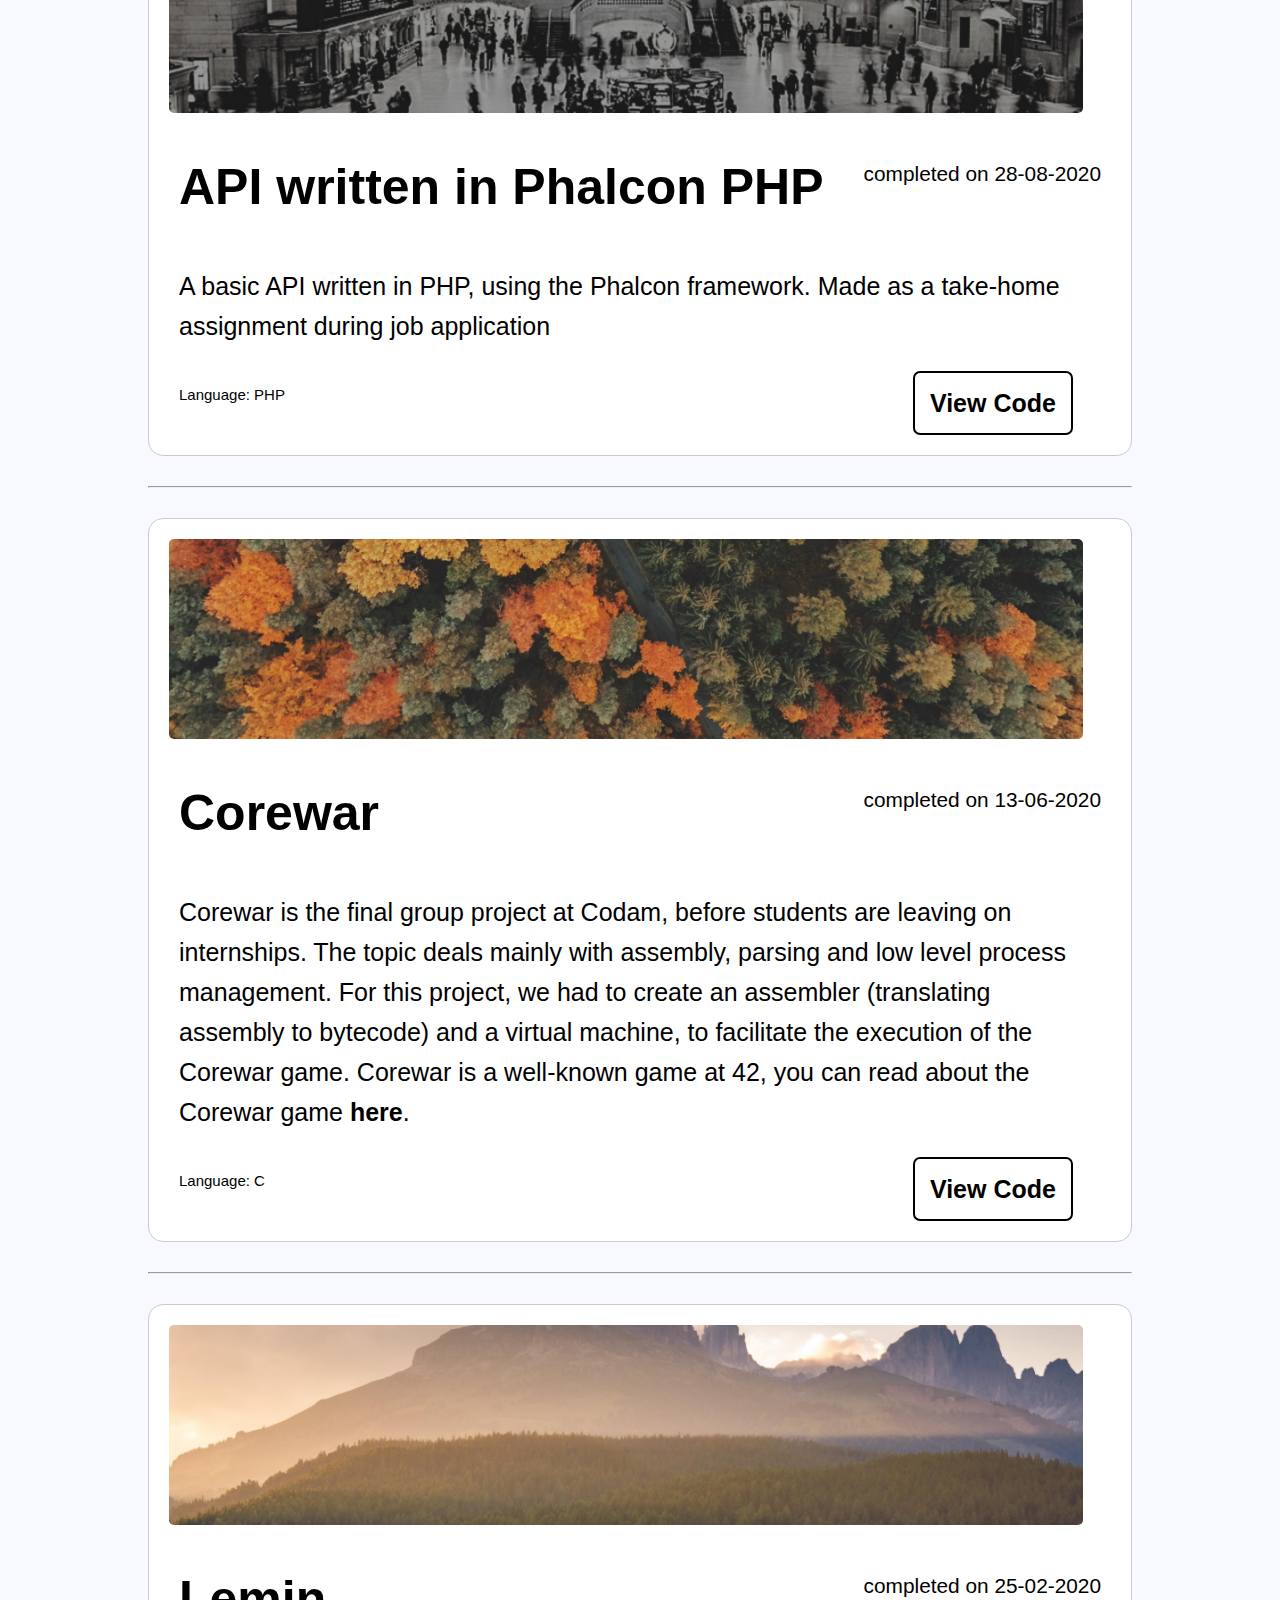
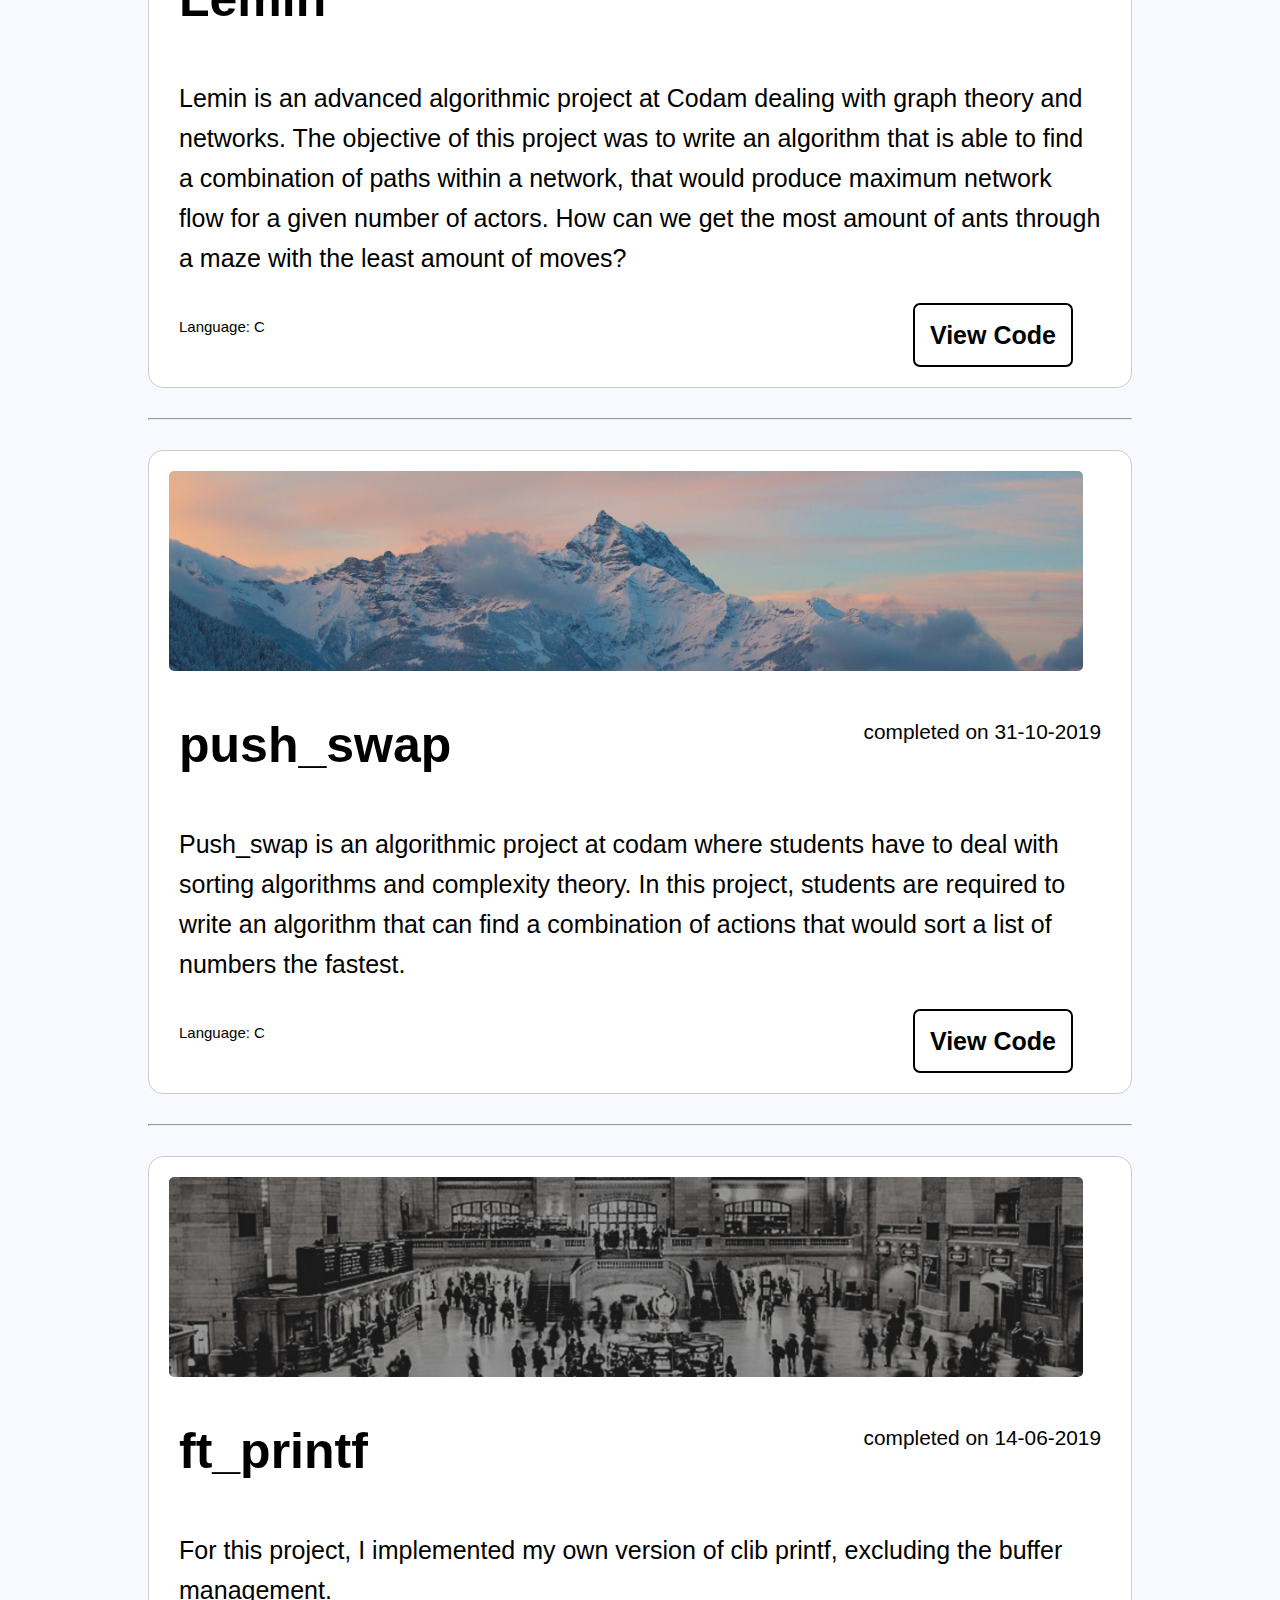
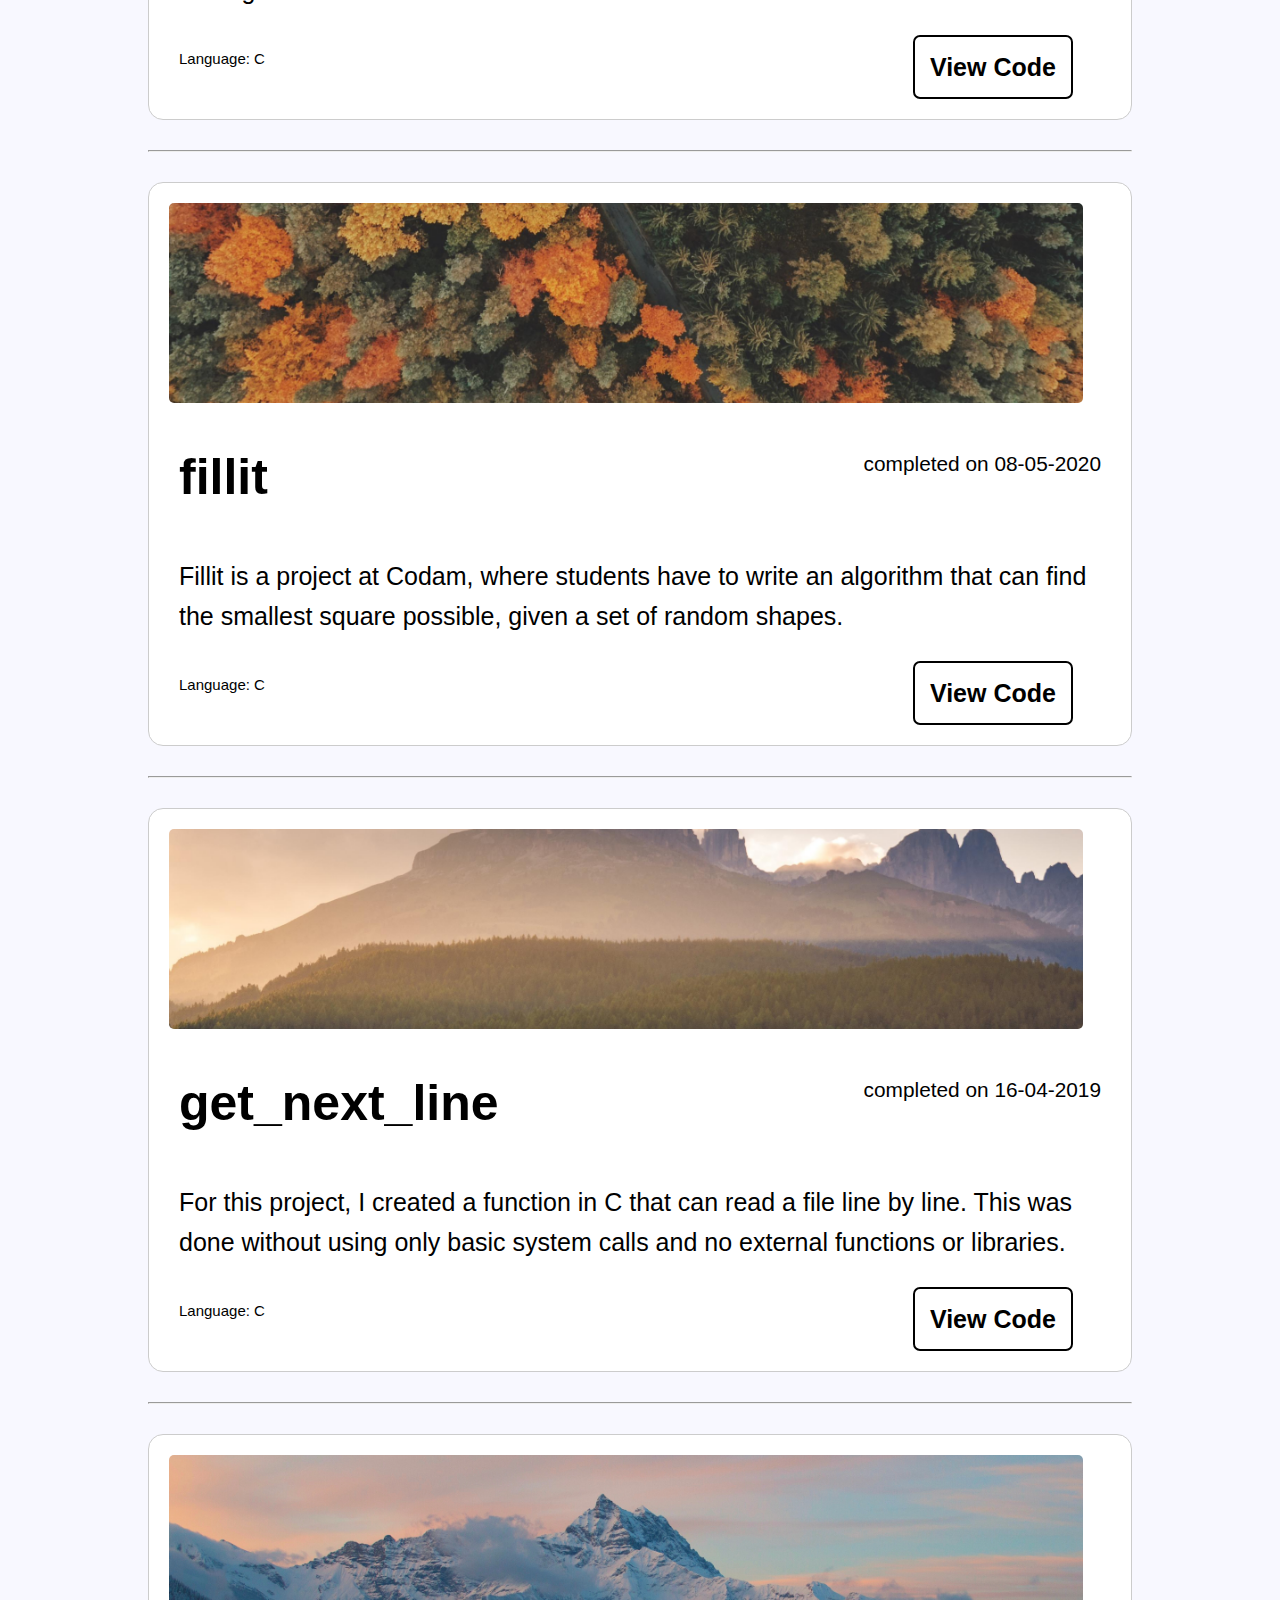
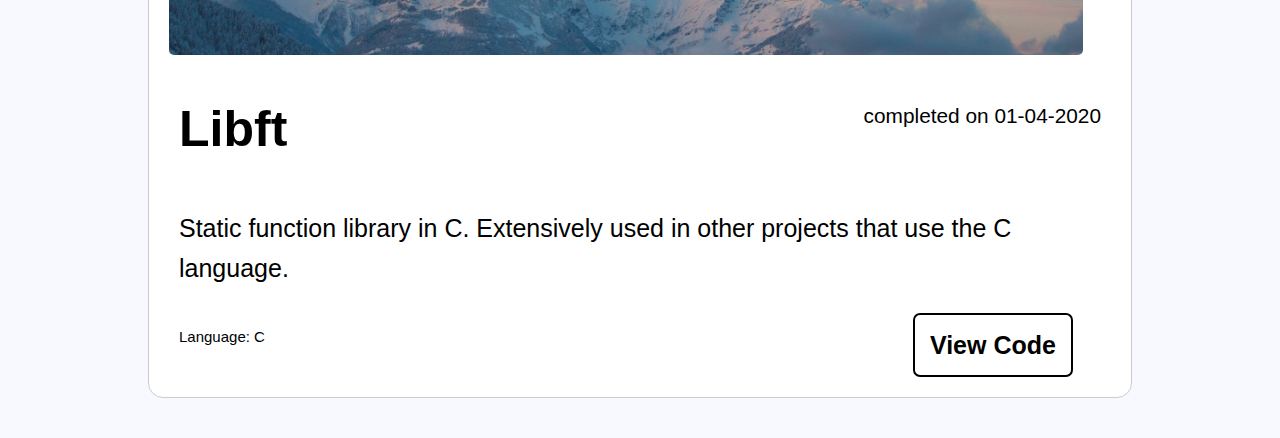
==== commit 8628f1db: "added Phalcon API and Luno exchange wrapper to portfolio page" ====
--- a/index.html
+++ b/index.html
@@ -53,13 +53,34 @@
             <section id="timeline">
                 <h1 id="timeline-header">Projects</h1>
                 <article class="post">
+                    <img class="post-img" src="img/post-3.png">
+                    <h1 class="post-title">Luno API Wrapper</h1>
+                    <small class="author-note">completed on 20-08-2020</small>
+                    <div class="clr"></div>
+                    <p>An unofficial API wrapper for the Luno cryptocurrency exchange</p>
+                    <small class="lang-note">Language: Rust</small>
+                    <a href="https://github.com/jdunnink/luno_api_sdk" class="code button">View Code</a>
+                    <div class="clr"></div>
+                </article>
+                <hr class="default-hr">
+                <article class="post">
+                    <img class="post-img" src="img/post-4.png">
+                    <h1 class="post-title">API written in Phalcon PHP</h1>
+                    <small class="author-note">completed on 28-08-2020</small>
+                    <div class="clr"></div>
+                    <p>A basic API written in PHP, using the Phalcon framework. Made as a take-home assignment during job application</p>
+                    <small class="lang-note">Language: PHP</small>
+                    <a href="https://github.com/jdunnink/Phalcon-API" class="code button">View Code</a>
+                    <div class="clr"></div>
+                </article>
+                <hr class="default-hr">
+                <article class="post">
                     <img class="post-img" src="img/post-1.png">
                     <h1 class="post-title">Corewar</h1>
                     <small class="author-note">completed on 13-06-2020</small>
                     <div class="clr"></div>
                     <p>Corewar is the final group project at Codam, before students are leaving on internships. The topic deals mainly with assembly, parsing and low level process management. For this project, we had to create an assembler (translating assembly to bytecode) and a virtual machine, to facilitate the execution of the Corewar game. Corewar is a well-known game at 42, you can read about the Corewar game <a href="https://en.wikipedia.org/wiki/Core_War" target="_blank">here</a>.</p>
                     <small class="lang-note">Language: C</small>
-                    <a href="html/corewar.html" class="read button">Read More</a>
                     <a href="https://github.com/jdunnink/corewar" class="code button">View Code</a>
                     <div class="clr"></div>
                 </article>
@@ -73,7 +94,6 @@
                         The objective of this project was to write an algorithm that is able to find a combination of paths within a network, that would produce maximum network flow for a given number of actors.
                         How can we get the most amount of ants through a maze with the least amount of moves?</p>
                     <small class="lang-note">Language: C</small>
-                    <a href="html/lemin.html" class="read button">Read More</a>
                     <a href="https://github.com/jdunnink/Lem-in" class="code button">View Code</a>
                     <div class="clr"></div>
                 </article>
@@ -85,7 +105,6 @@
                     <div class="clr"></div>
                     <p>Push_swap is an algorithmic project at codam where students have to deal with sorting algorithms and complexity theory. In this project, students are required to write an algorithm that can find a combination of actions that would sort a list of numbers the fastest.</p>
                     <small class="lang-note">Language: C</small>
-                    <a href="html/push_swap.html" class="read button">Read More</a>
                     <a href="https://github.com/jdunnink/push_swap" class="code button">View Code</a>
                     <div class="clr"></div>
                 </article>
@@ -97,7 +116,6 @@
                     <div class="clr"></div>
                     <p>For this project, I implemented my own version of clib printf, excluding the buffer management.</p>
                     <small class="lang-note">Language: C</small>
-                    <a href="html/ft_printf.html" class="read button">Read More</a>
                     <a href="https://github.com/jdunnink/ft_printf" class="code button">View Code</a>
                     <div class="clr"></div>
                 </article>
@@ -109,7 +127,6 @@
                     <div class="clr"></div>
                     <p>Fillit is a project at Codam, where students have to write an algorithm that can find the smallest square possible, given a set of random shapes.</p>
                     <small class="lang-note">Language: C</small>
-                    <a href="html/fillit.html" class="read button">Read More</a>
                     <a href="https://github.com/jdunnink/fillit" class="code button">View Code</a>
                     <div class="clr"></div>
                 </article>
@@ -121,7 +138,6 @@
                     <div class="clr"></div>
                     <p>For this project, I created a function in C that can read a file line by line. This was done without using only basic system calls and no external functions or libraries.</p>
                     <small class="lang-note">Language: C</small>
-                    <a href="html/get_next_line.html" class="read button">Read More</a>
                     <a href="https://github.com/jdunnink/get_next_line" class="code button">View Code</a>
                     <div class="clr"></div>
                 </article>
@@ -133,7 +149,6 @@
                     <div class="clr"></div>
                     <p>Static function library in C. Extensively used in other projects that use the C language.</p>
                     <small class="lang-note">Language: C</small>
-                    <a href="html/libft.html" class="read button">Read More</a>
                     <a href="https://github.com/jdunnink/libft" class="code button">View Code</a>
                     <div class="clr"></div>
                 </article>
--- a/css/style.css
+++ b/css/style.css
@@ -2,7 +2,7 @@
     background-color:#F8F8FF;
     color: #303030;
     font-family: Arial, Helvetica, sans-serif;
-    font-size: 20px;
+    font-size: 25px;
     line-height:1.6em;
     margin:0;
 }
@@ -50,8 +50,8 @@
     font-weight:bold;
     text-decoration:none;
     display:block;
-    font-size:18px;
     padding: 14px;
+    font-size:23px;
     float:left;
     text-align:center;
 }
@@ -73,7 +73,6 @@
 
 #about{
     color:#303030;
-    font-size: 20px;
     float:right;
     margin-top:250px;
     margin-bottom:100px;
@@ -103,7 +102,6 @@
 
 #contact{
     color:#F8F8FF;
-    font-size: 20px;
     float:left;
     margin-top:250px;
     margin-bottom:100px;
@@ -126,7 +124,6 @@
 
 .post{
     border:1px #ccc solid;
-    font-size:23px;
     padding:10px;
     background-color:White;
     color:black;
@@ -175,15 +172,11 @@
     margin-right: 5%;
 }
 
-
-
 #timeline-header{
-    font-size: 50px;
     text-align:center;
+    font-size:55px;
     color:#303030;
 }
-
-
 
 #timeline{
     border-top-left-radius: 10px;
@@ -200,28 +193,17 @@
     margin-bottom:30px;
 }
 
-
-
 .sticky{
     position: fixed;
     top: 0;
     width: 100%; 
 }
 
-
-
-
-
-
-
 .lang-note{
     font-size:15px;
     padding-left: 20px;
 }
 
-
-
-
 @media(max-width:1250px){
     #about{
         width:100%;
